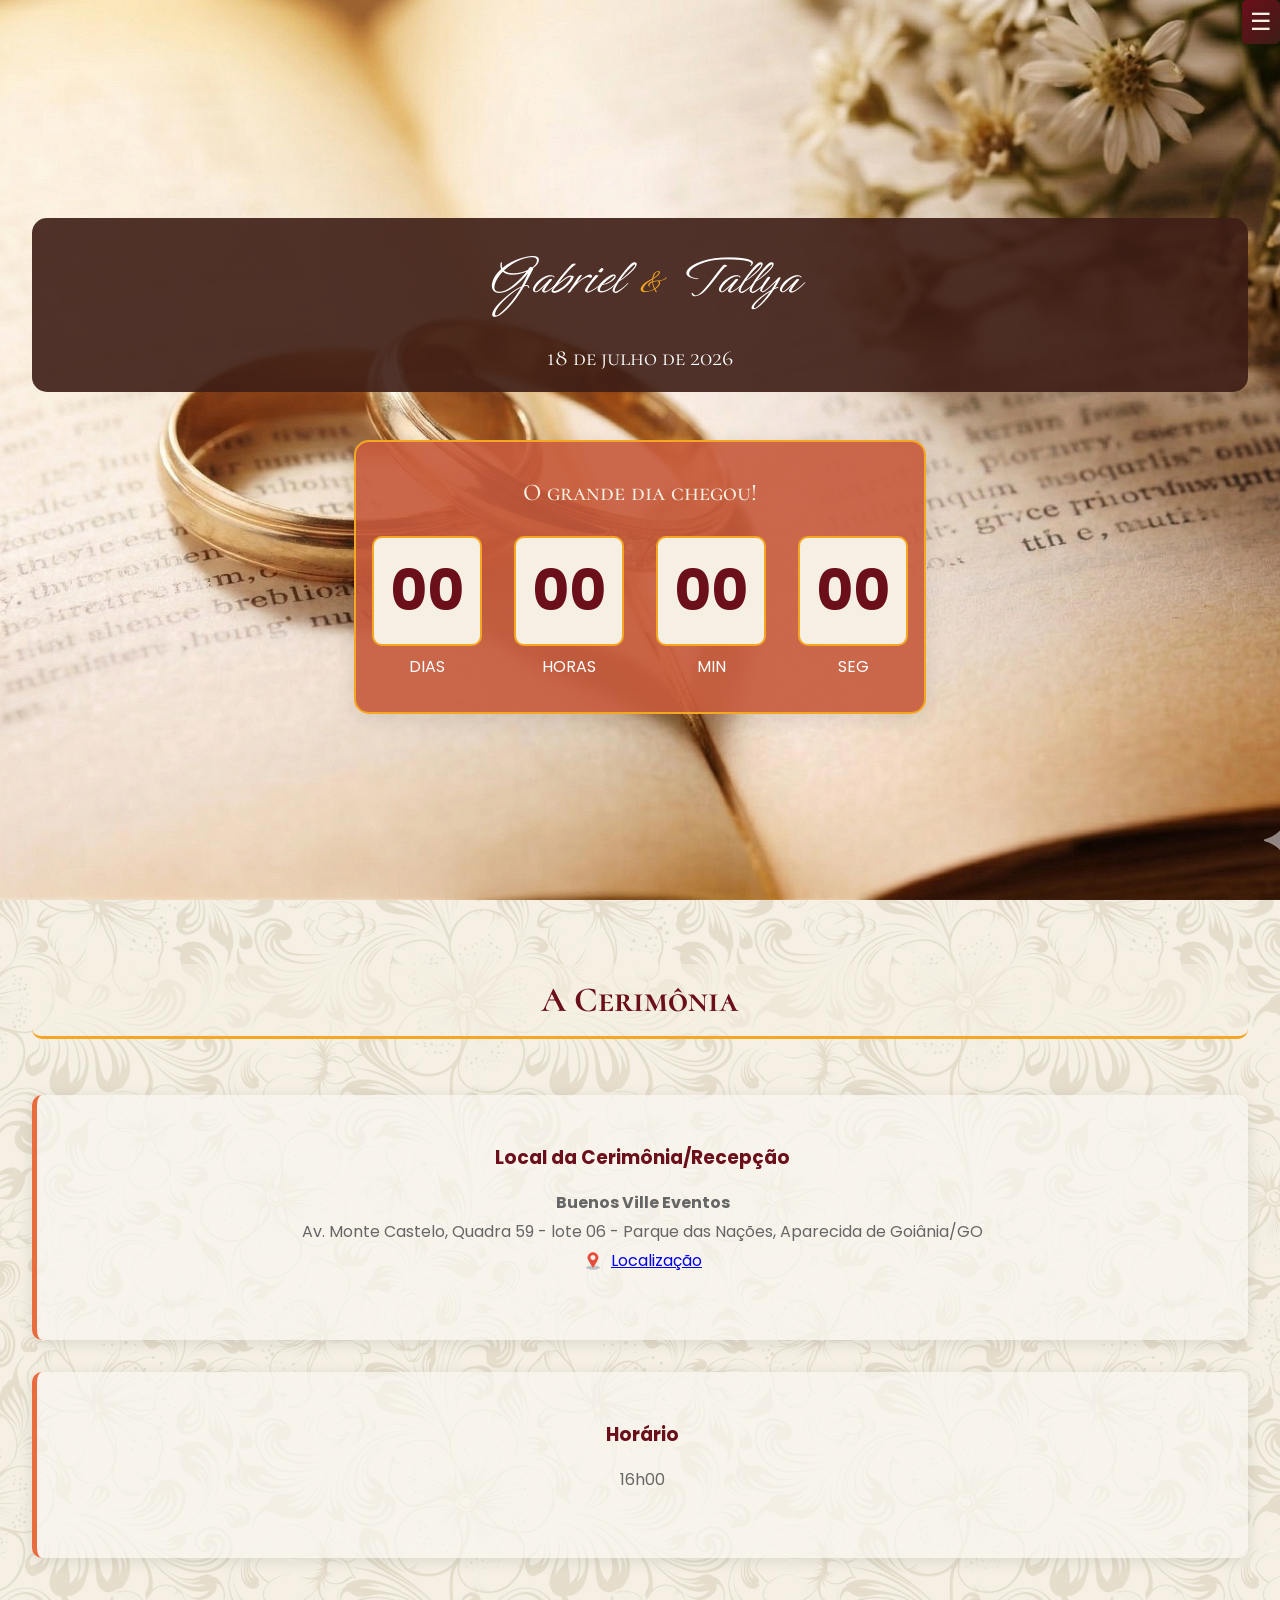
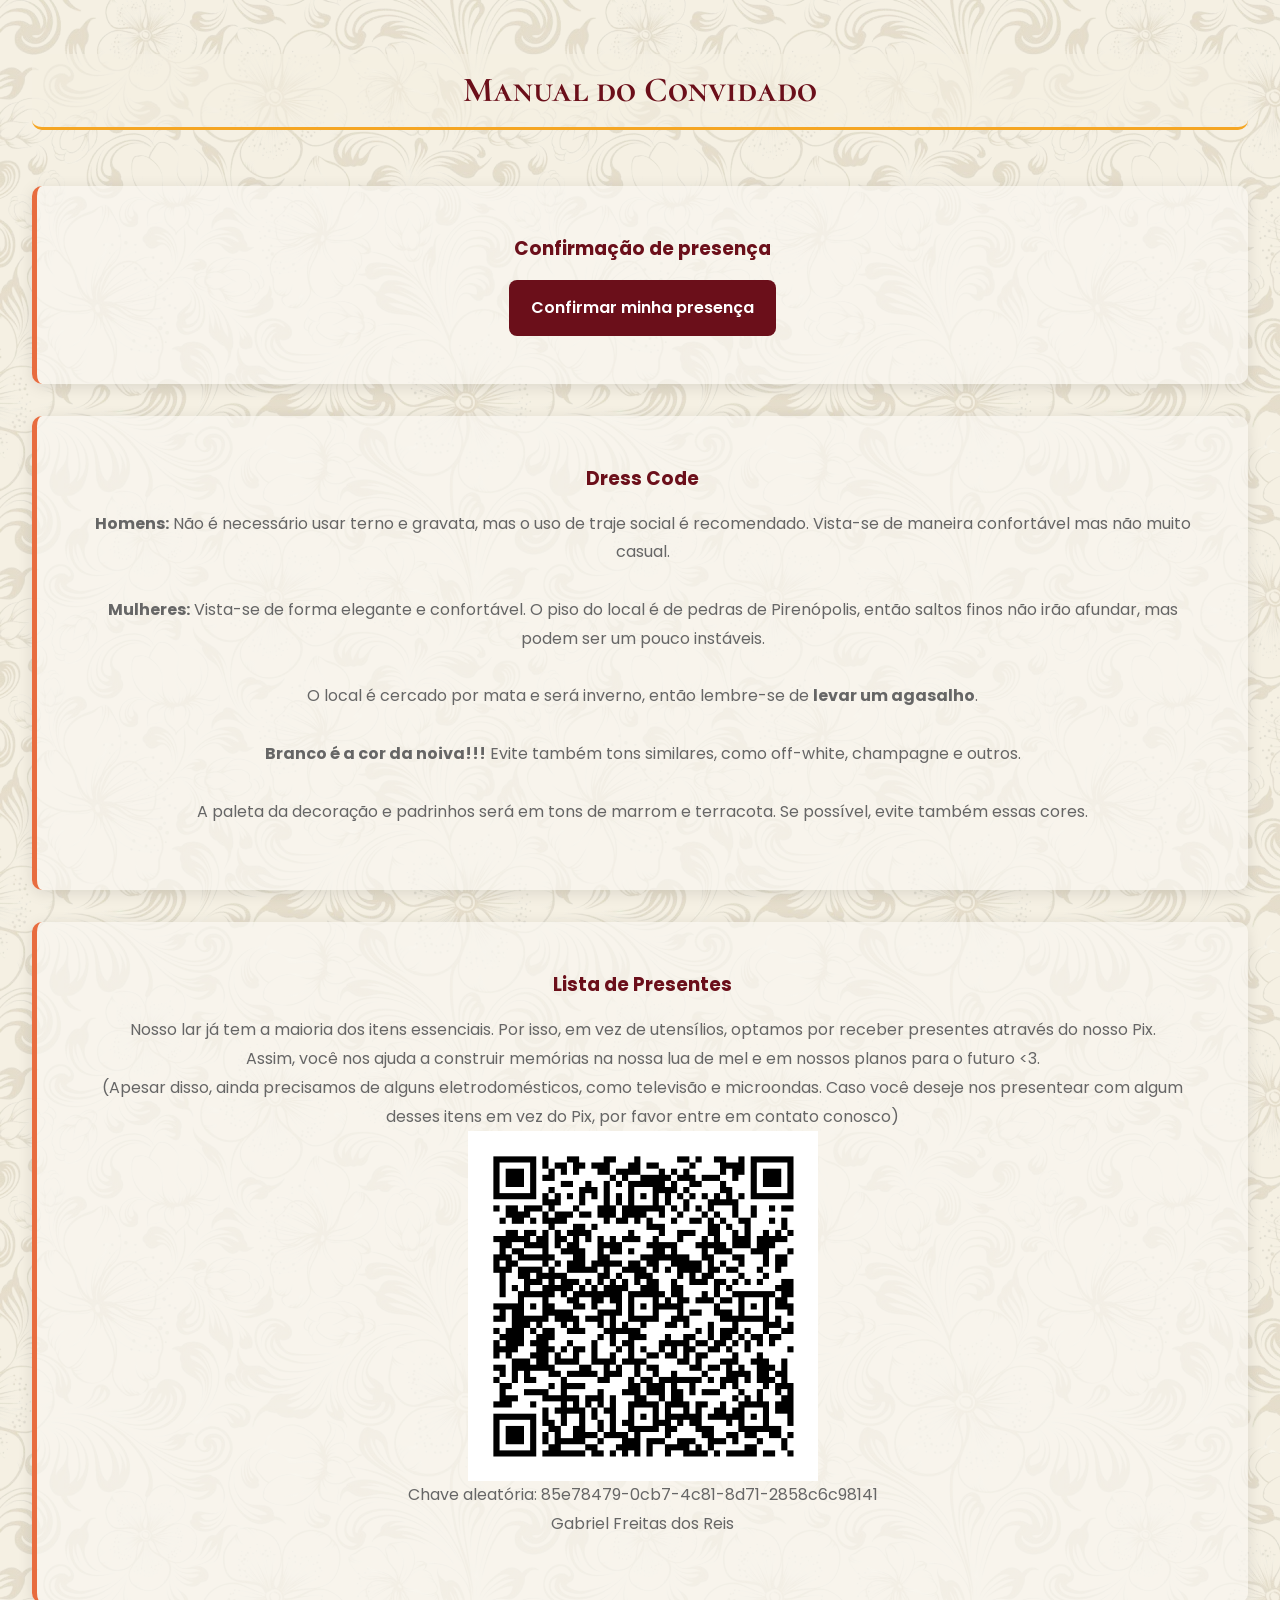
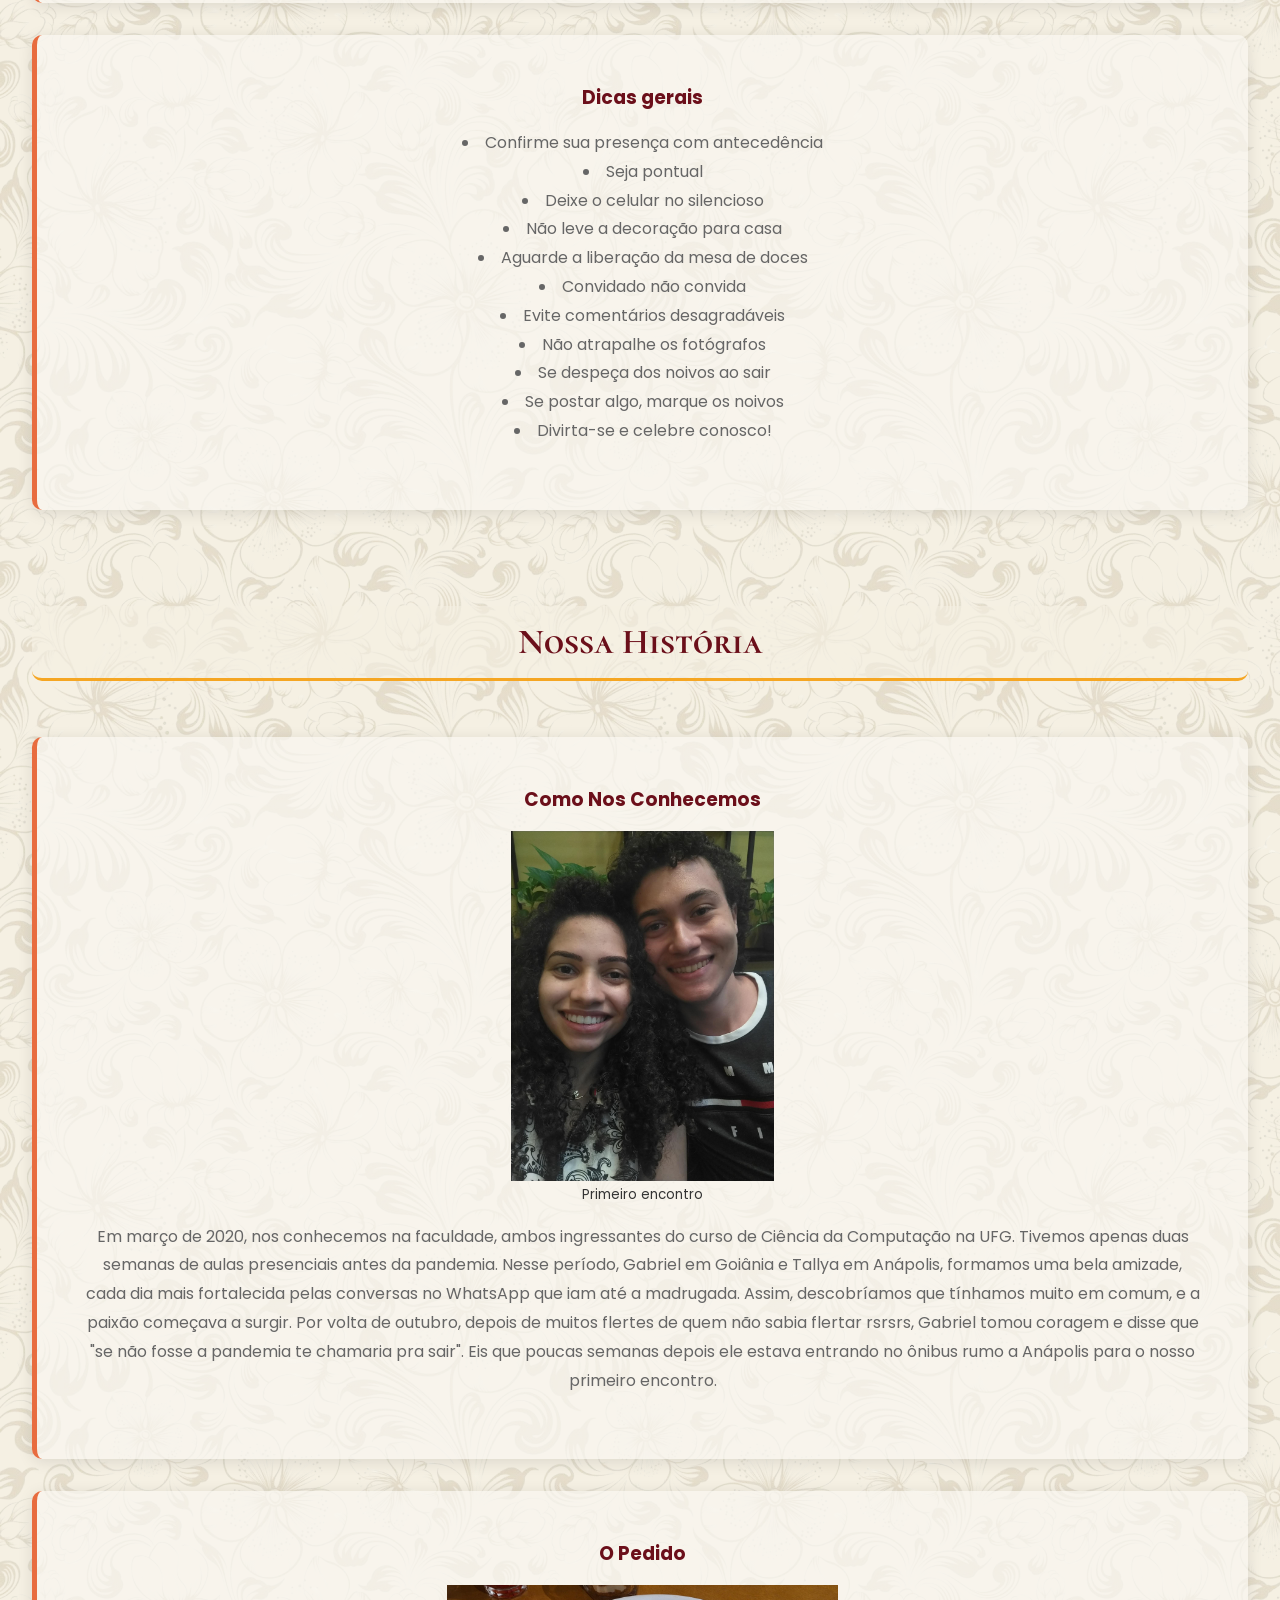
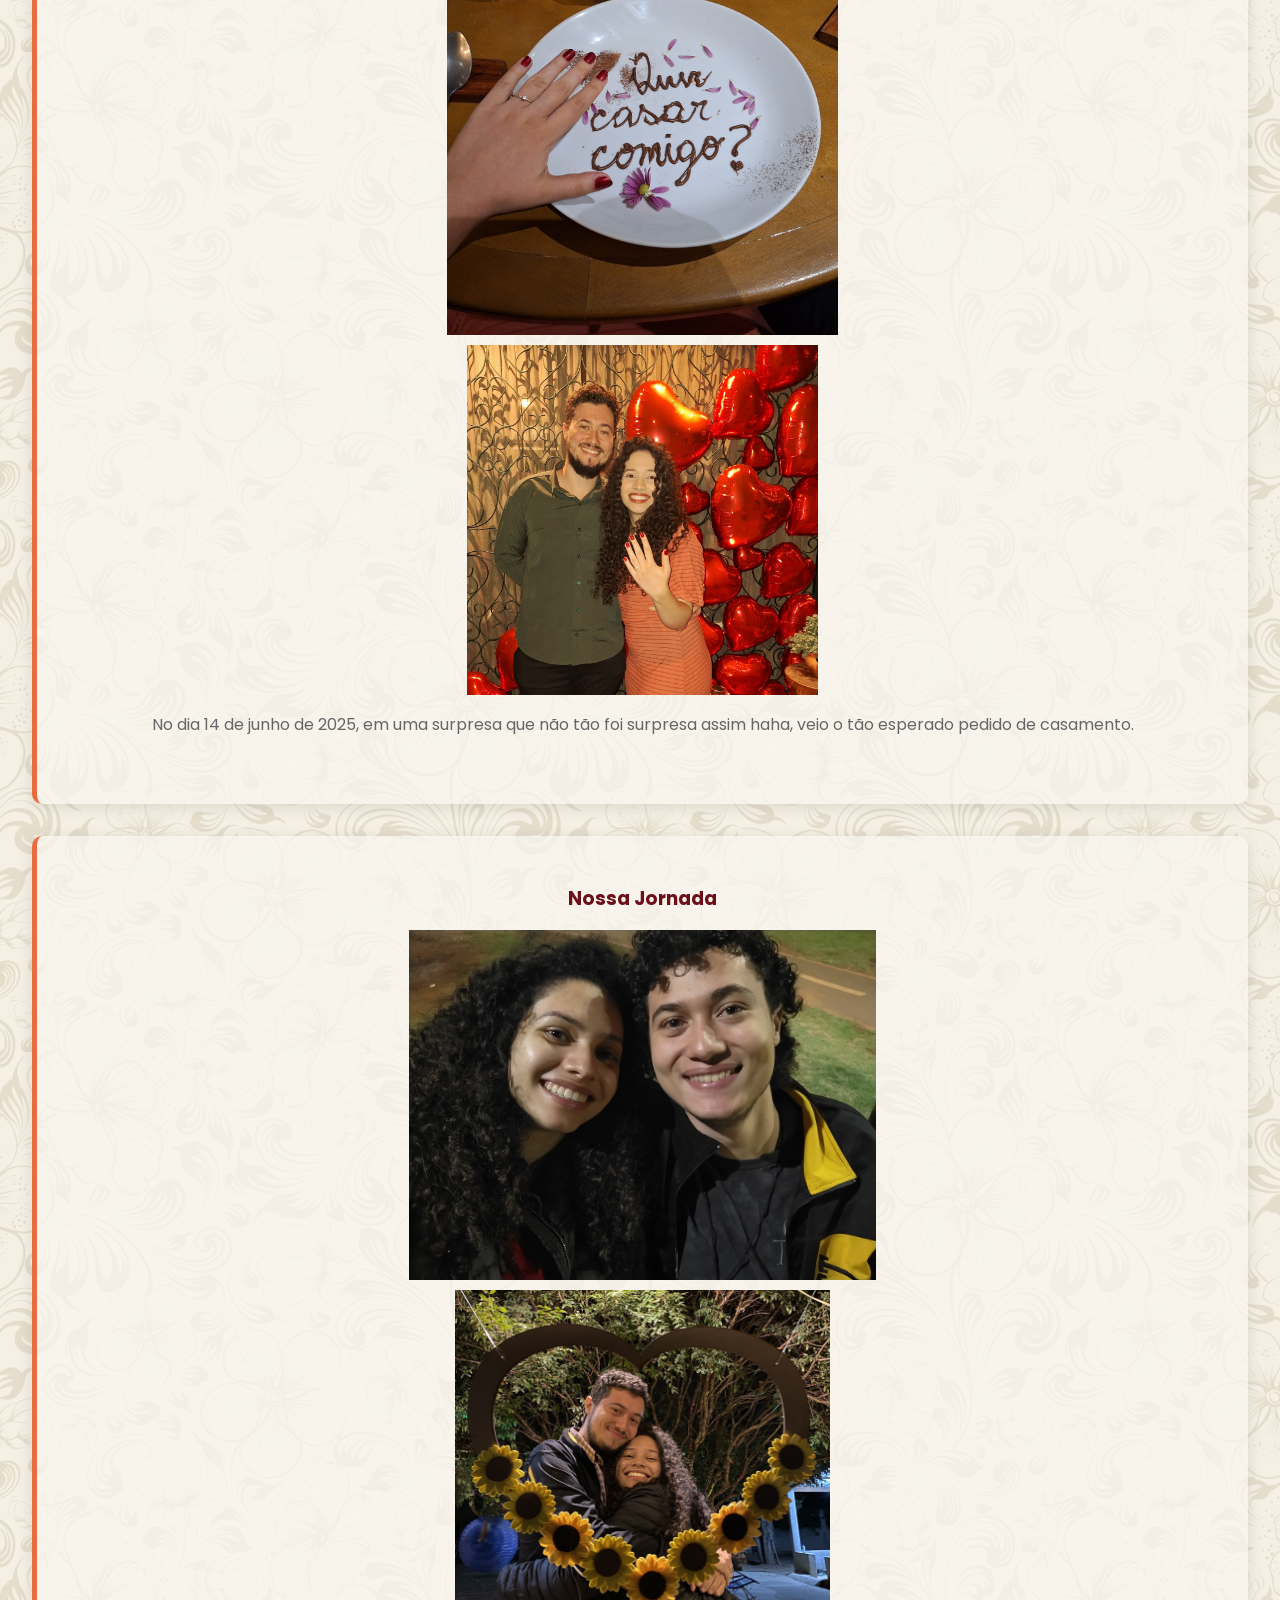
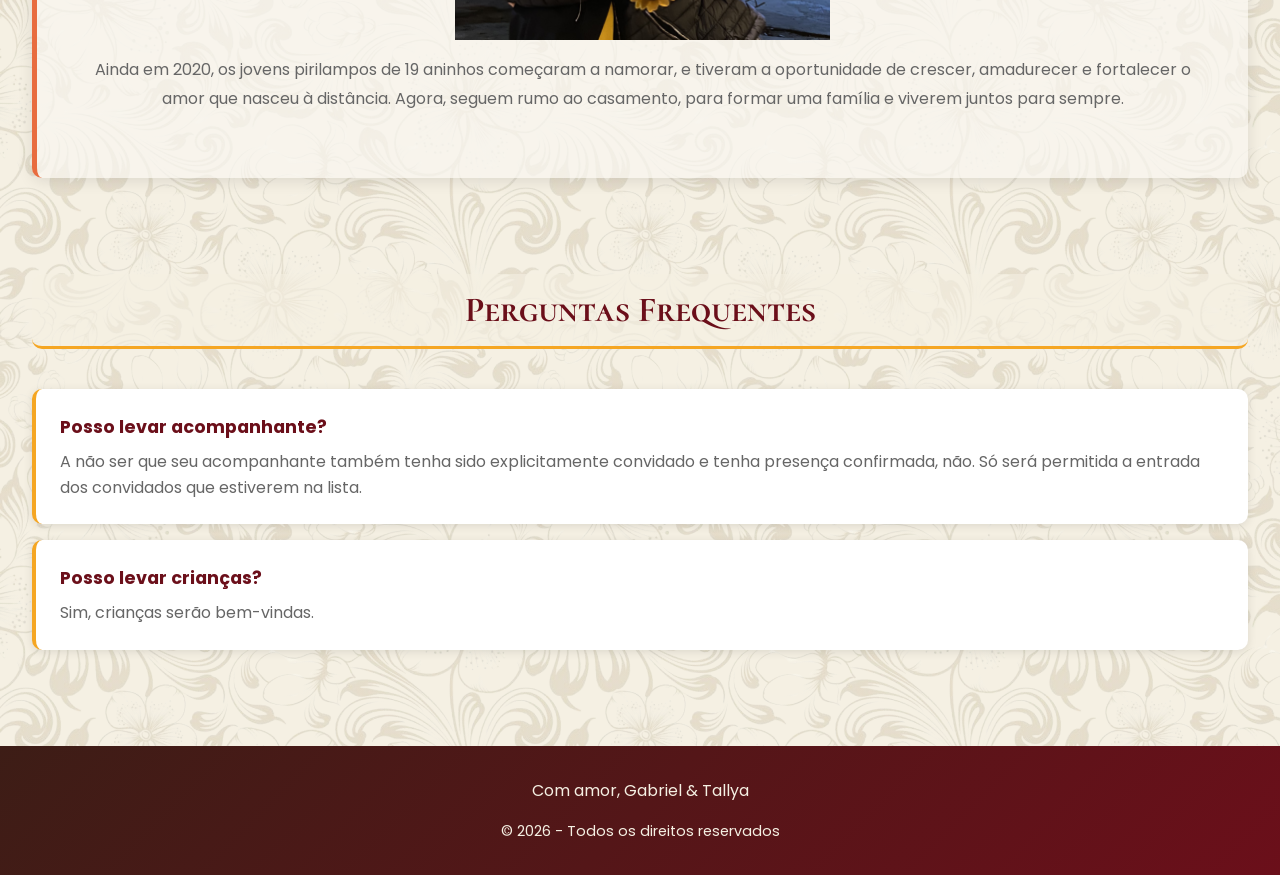
==== index.html @ 538fdcd1 "styling" ====
<!DOCTYPE html>
<html lang="pt-BR">
<head>
    <meta charset="UTF-8">
    <meta name="viewport" content="width=device-width, initial-scale=1.0">
    <title>Gabriel & Tallya</title>
    <link rel="stylesheet" href="css/main.css">
    <link rel="stylesheet" href="css/header.css">
    <link rel="stylesheet" href="css/home.css">
    <link rel="stylesheet" href="css/countdown.css">
    <link rel="stylesheet" href="css/faq.css">
    <link rel="stylesheet" href="css/responsive.css">
    <link href="https://fonts.googleapis.com/css2?family=Poppins:wght@300;400;600&display=swap" rel="stylesheet">
    <link href="https://fonts.googleapis.com/css2?family=Ephesis&display=swap" rel="stylesheet">
    <link href="https://fonts.googleapis.com/css2?family=Cormorant+SC:wght@300;400;500;600;700&display=swap" rel="stylesheet">
</head>
<body>
    <main>
        <nav>
            <button class="menu-toggle" onclick="toggleMenu()">☰</button>
            <div class="nav-links" id="navLinks">
                <a href="#home" onclick="closeMenu()">Home</a>
                <a href="#cerimonia" onclick="closeMenu()">A Cerimônia</a>
                <a href="#manual" onclick="closeMenu()">Manual do Convidado</a>
                <a href="#historia" onclick="closeMenu()">Nossa História</a>
                <a href="#faq" onclick="closeMenu()">FAQ</a>
            </div>
        </nav>
        <!-- HOME -->
        <section id="home">
            <div class="hero-content">
                <div class="names">
                    Gabriel
                    <span class="separator">&</span>
                    Tallya
                </div>
                <div class="date">18 de julho de 2026</div>
            </div>

            <div class="countdown-container">
                <div class="countdown-title">Contagem Regressiva</div>
                <div class="countdown">
                    <div class="countdown-item">
                        <div class="countdown-value" id="days">00</div>
                        <div class="countdown-label">Dias</div>
                    </div>
                    <div class="countdown-item">
                        <div class="countdown-value" id="hours">00</div>
                        <div class="countdown-label">Horas</div>
                    </div>
                    <div class="countdown-item">
                        <div class="countdown-value" id="minutes">00</div>
                        <div class="countdown-label">Min</div>
                    </div>
                    <div class="countdown-item">
                        <div class="countdown-value" id="seconds">00</div>
                        <div class="countdown-label">Seg</div>
                    </div>
                </div>
            </div>
        </section>

        <!-- A CERIMÔNIA -->
        <section id="cerimonia">
            <h2>A Cerimônia</h2>
            <div class="content-placeholder">
                <h3 style="color: var(--bordo); margin-bottom: 1rem;">Local da Cerimônia/Recepção</h3>
                <div class="text-placeholder">
                    <b>Buenos Ville Eventos</b>
                    <p>Av. Monte Castelo, Quadra 59 - lote 06 - Parque das Nações, Aparecida de Goiânia/GO</p>
                    <div class="flex align-center justify-center">
                        <img src="./assets/loc.png" id="loc-icon" />
                        <a href="https://maps.app.goo.gl/qJpZYUXL3vyq29j8A">Localização</a>
                    </div>
                </div>
            </div>

            <div class="content-placeholder">
                <h3 style="color: var(--bordo); margin-bottom: 1rem;">Horário</h3>
                <div class="text-placeholder">
                    <p>16h00</p>
                    <!-- <small>Seremos pontuais, não se atrase!</small> -->
                </div>
            </div>
        </section>

        <!-- MANUAL DO CONVIDADO -->
        <section id="manual">
            <h2>Manual do Convidado</h2>
            <div class="content-placeholder">
                <h3 style="color: var(--bordo); margin-bottom: 1rem;">Confirmação de presença</h3>
                <a class="button-primary" href="rsvp.html">Confirmar minha presença</a>
            </div>

            <div class="content-placeholder">
                <h3 style="color: var(--bordo); margin-bottom: 1rem;">Dress Code</h3>
                <div class="text-placeholder">
                    <p><b>Homens:</b> Não é necessário usar terno e gravata, mas o uso de traje social é recomendado. Vista-se de maneira confortável mas não muito casual.</p>
                </br>
                    <p><b>Mulheres:</b> Vista-se de forma elegante e confortável. O piso do local é de pedras de Pirenópolis, então saltos finos não irão afundar, mas podem ser um pouco instáveis.</p>
                </br>
                    <p>O local é cercado por mata e será inverno, então lembre-se de <b>levar um agasalho</b>.</p>
                </br>
                    <p><b>Branco é a cor da noiva!!!</b> Evite também tons similares, como off-white, champagne e outros.</p>
                </br>
                    <p>A paleta da decoração e padrinhos será em tons de marrom e terracota. Se possível, evite também essas cores.</p>
                </div>
            </div>

            <div class="content-placeholder">
                <h3 style="color: var(--bordo); margin-bottom: 1rem;">Lista de Presentes</h3>
                <div class="text-placeholder">
                    <p>Nosso lar já tem a maioria dos itens essenciais. Por isso, em vez de utensílios, optamos por receber presentes através do nosso Pix. </br> Assim, você nos ajuda a construir memórias na nossa lua de mel e em nossos planos para o futuro <3.
                    </br>
                    (Apesar disso, ainda precisamos de alguns eletrodomésticos, como televisão e microondas. Caso você deseje nos presentear com algum desses itens em vez do Pix, por favor entre em contato conosco)
                    </p>
                    <div class="image-placeholder">
                        <img src="assets/qrcode-pix.png" />
                    </div>
                    <p>Chave aleatória: 85e78479-0cb7-4c81-8d71-2858c6c98141</p>
                    <p>Gabriel Freitas dos Reis</p>
                </div>
            </div>

            <div class="content-placeholder">
                <h3 style="color: var(--bordo); margin-bottom: 1rem;">Dicas gerais</h3>
                <div class="text-placeholder">
                    <ul>
                        <li>Confirme sua presença com antecedência</li>
                        <li>Seja pontual</li>
                        <li>Deixe o celular no silencioso</li>
                        <li>Não leve a decoração para casa</li>
                        <li>Aguarde a liberação da mesa de doces</li>
                        <li>Convidado não convida</li>
                        <li>Evite comentários desagradáveis</li>
                        <li>Não atrapalhe os fotógrafos</li>
                        <li>Se despeça dos noivos ao sair</li>
                        <li>Se postar algo, marque os noivos</li>
                        <li>Divirta-se e celebre conosco!</li>
                    </ul>
                </div>
            </div>
        </section>

        <!-- NOSSA HISTÓRIA -->
        <section id="historia">
            <h2>Nossa História</h2>

            <div class="content-placeholder">
                <h3 style="color: var(--bordo); margin-bottom: 1rem;">Como Nos Conhecemos</h3>
                <div class="image-placeholder">
                    <img src="assets/first date.jpg" />
                </div>
                <small>Primeiro encontro</small>
                <div class="text-placeholder">
                    <p>
                        Em março de 2020, nos conhecemos na faculdade, ambos ingressantes do curso de Ciência da Computação
                        na UFG. Tivemos apenas duas semanas de aulas presenciais antes da pandemia. Nesse período, Gabriel em
                        Goiânia e Tallya em Anápolis, formamos uma bela amizade, cada dia mais fortalecida pelas conversas no
                        WhatsApp que iam até a madrugada. Assim, descobríamos que tínhamos muito em comum, e a paixão começava
                        a surgir. Por volta de outubro, depois de muitos flertes de quem não sabia flertar rsrsrs, Gabriel tomou
                        coragem e disse que "se não fosse a pandemia te chamaria pra sair". Eis que poucas semanas depois ele
                        estava entrando no ônibus rumo a Anápolis para o nosso primeiro encontro.
                    </p>
                </div>
            </div>

            <div class="content-placeholder">
                <h3 style="color: var(--bordo); margin-bottom: 1rem;">O Pedido</h3>
                <div>
                    <div class="image-placeholder mb10">
                        <img src="assets/proposal1.jpg" />
                    </div>
                    <div class="image-placeholder">
                        <img src="assets/proposal2.jpg" />
                    </div>
                </div>
                <div class="text-placeholder">
                    <p>
                        No dia 14 de junho de 2025, em uma surpresa que não tão foi surpresa assim haha, veio o tão esperado pedido
                        de casamento. 
                    </p>
                </div>
            </div>

            <div class="content-placeholder">
                <h3 style="color: var(--bordo); margin-bottom: 1rem;">Nossa Jornada</h3>
                <div>
                    <div class="image-placeholder mb10">
                        <img src="assets/third date.jpg" />
                    </div>
                    <div class="image-placeholder">
                        <img src="assets/cute.jpg" />
                    </div>
                </div>
                <div class="text-placeholder">
                    <p>
                        Ainda em 2020, os jovens pirilampos de 19 aninhos começaram a namorar, e tiveram a oportunidade de crescer,
                        amadurecer e fortalecer o amor que nasceu à distância. Agora, seguem rumo ao casamento, para formar uma família
                        e viverem juntos para sempre.
                    </p>
                </div>
            </div>
        </section>

        <!-- FAQ -->
        <section id="faq">
            <h2>Perguntas Frequentes</h2>
            
            <div class="faq-item">
                <div class="faq-question">Posso levar acompanhante?</div>
                <div class="faq-answer">A não ser que seu acompanhante também tenha sido explicitamente convidado e tenha presença confirmada, não. Só será permitida a entrada dos convidados que estiverem na lista.</div>
            </div>

            <div class="faq-item">
                <div class="faq-question">Posso levar crianças?</div>
                <div class="faq-answer">Sim, crianças serão bem-vindas.</div>
            </div>

            <!-- <div class="faq-item">
                <div class="faq-question">Preciso confirmar presença?</div>
                <div class="faq-answer">[Inserir resposta e prazo para confirmação]</div>
            </div>

            <div class="faq-item">
                <div class="faq-question">Haverá transporte?</div>
                <div class="faq-answer">[Inserir resposta]</div>
            </div>

            <div class="faq-item">
                <div class="faq-question">Qual o horário de início e término?</div>
                <div class="faq-answer">[Inserir resposta]</div>
            </div>

            <div class="faq-item">
                <div class="faq-question">Posso tirar fotos durante a cerimônia?</div>
                <div class="faq-answer">[Inserir resposta]</div>
            </div> -->
        </section>
    </main>

    <footer>
        <p>Com amor, Gabriel & Tallya</p>
        <p style="margin-top: 1rem; font-size: 0.9rem;">&copy; 2026 - Todos os direitos reservados</p>
    </footer>

    <script src="js/navigation.js"></script>
    <script src="js/countdown.js"></script>
</body>
</html>
---- css/main.css ----
* {
    margin: 0;
    padding: 0;
    box-sizing: border-box;
}

:root {
    --verde-militar: #5a5a3c;
    --bordo: rgb(107, 15, 26);
    --mostarda: #f5a623;
    --telha: #e86c3f;
    --terracota: rgb(199, 90, 60);
    --marrom-escuro: rgb(61, 29, 22);
    --laranja-queimado: #d97d2c;
    --dourado: #c9a547;
    --verde-escuro: #1f4620;
    --verde-escuro-2: #00361a;
    --bege: #d4b896;
    --bege-claro: #f5f0e3;
}

body {
    font-family: 'Poppins', sans-serif;
    color: #333;
    line-height: 1.6;
    background-color: var(--bege-claro);
    background-image: linear-gradient(rgba(245, 240, 227, 0.6), rgba(245, 240, 227, 0.6)), url('../assets/floral.png');
    background-repeat: repeat;
}

section {
    padding: 3rem 1.5rem 1.5rem;
    margin: 0 auto;
}

h1,
h2 {
    color: var(--bordo);
    margin-bottom: 1.5rem;
    text-align: center;
    font-family: 'Cormorant SC', serif;
}

h1 {
    font-size: 2.5rem;
}

h2 {
    font-size: 2rem;
    border-bottom: 3px solid var(--mostarda);
    padding: 0.5rem 0;
    display: inline-block;
    width: 100%;
    background-color: rgba(245, 240, 227, 0.6);
    border-radius: 10px;
}

ul {
    list-style-position: inside;
}

.content-placeholder {
    background: rgba(249, 247, 241, 0.7);
    padding: 2rem;
    border-radius: 10px;
    box-shadow: 0 3px 15px rgba(0, 0, 0, 0.1);
    margin-top: 2rem;
    border-left: 5px solid var(--telha);
    text-align: center;
}

.image-placeholder {
    width: fit-content;
    max-width: 100%;
    max-height: 350px;
    border-radius: 10px;
    color: var(--verde-militar);
    font-style: italic;
    margin: 0 auto;
    text-align: center;
}

.image-placeholder img {
    height: inherit;
    max-width: 100%;
}

.text-placeholder {
    color: #666;
    line-height: 1.8;
    margin: 1rem 0;
}

footer {
    background: linear-gradient(135deg, var(--marrom-escuro), var(--bordo));
    color: var(--bege-claro);
    text-align: center;
    padding: 2rem 1rem;
    margin-top: 3rem;
}

.flex {
    display: flex;
}

.align-center {
    align-items: center;
}

.justify-center{
    justify-content: center;
}

#loc-icon {
    width: 20px;
    height: 20px;
    margin-right: 0.5rem;
}

.button-primary,
.button-secondary {
    display: inline-block;
    padding: 0.95rem 1.4rem;
    border-radius: 8px;
    border: none;
    font-weight: 600;
    text-decoration: none;
    transition: transform 0.2s ease, background-color 0.2s ease;
    cursor: pointer;
}

.button-primary {
    background-color: var(--bordo);
    color: #fff;
}

.button-primary:hover,
.button-secondary:hover {
    transform: translateY(-1px);
}

.button-secondary {
    background-color: var(--bege);
    color: var(--bordo);
}

.form-row {
    margin: 0 auto 1rem;
    max-width: 420px;
    text-align: left;
}

.form-row label {
    display: block;
    color: var(--bordo);
    margin-bottom: 0.6rem;
    font-weight: 600;
}

.form-row input {
    width: 100%;
    padding: 0.95rem 1rem;
    border-radius: 10px;
    border: 1px solid #ccc;
    font-size: 1rem;
}

.rsvp-result {
    margin-top: 1.5rem;
    text-align: center;
}

.rsvp-buttons {
    display: flex;
    flex-wrap: wrap;
    justify-content: center;
    gap: 1rem;
    margin-top: 1rem;
}

.rsvp-form-wrapper {
    display: flex;
    flex-direction: column;
    align-items: center;
    gap: 1rem;
}

.rsvp-form-wrapper .text-placeholder,
.rsvp-form-wrapper .rsvp-buttons {
    text-align: center;
}

.rsvp-form-wrapper .form-row {
    width: 100%;
    max-width: 520px;
}

.guest-card {
    background: #f9f2ea;
    border: 1px solid rgba(0, 0, 0, 0.08);
    padding: 1rem;
    text-align: left;
}

.guest-card .form-row {
    margin-bottom: 1rem;
}

.remove-guest-button {
    background-color: rgba(183, 46, 18, 0.1);
    color: #b71c1c;
}

.modal-overlay {
    position: fixed;
    inset: 0;
    background: rgba(0, 0, 0, 0.4);
    display: flex;
    align-items: center;
    justify-content: center;
    padding: 1rem;
    z-index: 9999;
}

.modal-content {
    background: #fff;
    border-radius: 16px;
    max-width: 420px;
    width: 100%;
    padding: 2rem;
    box-shadow: 0 10px 30px rgba(0, 0, 0, 0.2);
    text-align: center;
}

.modal-content p {
    color: var(--bordo);
    margin-bottom: 1.5rem;
    line-height: 1.6;
}

.hidden {
    display: none !important;
}

.mb10 {
    margin-bottom: 10px;
}
---- css/header.css ----
nav {
    display: flex;
    justify-content: end;
    align-items: center;
    margin: 0 auto;
    position: fixed;
    width: 100%;
    top: 0;
    z-index: 1000;
    transition: background-color 0.3s;
}

nav.menu-active {
    background: linear-gradient(135deg, var(--bordo), var(--marrom-escuro));
}

.logo {
    font-size: 1.5rem;
    font-weight: bold;
    color: var(--mostarda);
}

.menu-toggle {
    display: block;
    background: linear-gradient(135deg, var(--bordo), var(--marrom-escuro));
    border: none;
    color: var(--bege-claro);
    font-size: 1.5rem;
    cursor: pointer;
    right: 0;
    padding: 0.5rem;
    border-radius: 5px;
}

.nav-links {
    display: none;
    position: absolute;
    top: 100%;
    left: 0;
    width: 100%;
    background: var(--bordo);
    flex-direction: column;
    padding: 1rem 0;
}

.nav-links.active {
    display: flex;
}

.nav-links a {
    color: var(--bege-claro);
    text-decoration: none;
    padding: 0.8rem 1.5rem;
    transition: background 0.3s;
    border-left: 3px solid transparent;
}

.nav-links a:hover {
    background: var(--marrom-escuro);
    border-left-color: var(--mostarda);
}
---- css/home.css ----
#home {
    display: flex;
    flex-direction: column;
    justify-content: center;
    align-items: center;
    text-align: center;
    background-image: url('../assets/alianças.png');
    background-repeat: no-repeat;
    background-size: cover;
    min-height: 100vh;
}

.hero-content {
    margin-bottom: 3rem;
    background-color: rgba(61, 29, 22, 0.9);
    width: 100%;
    padding: 1rem 0;
    border-radius: 15px;
}

.names {
    font-family: 'Ephesis', cursive;
    font-size: 3rem;
    color: white;
    margin-bottom: 0.5rem;
    font-style: italic;
}

.separator {
    color: var(--mostarda);
    font-size: 2rem;
    margin: 0 0.5rem;
}

.date {
    font-size: 1.4rem;
    color: white;
    margin-top: 1rem;
    font-family: 'Cormorant SC', serif;
}
---- css/countdown.css ----
.countdown-container {
    background: rgba(199, 90, 60, 0.9);
    padding: 2rem 1rem;
    border-radius: 15px;
    box-shadow: 0 5px 20px rgba(0, 0, 0, 0.1);
    border: 2px solid var(--mostarda);
}

.countdown-title {
    color: var(--bege-claro);
    font-size: 1.5rem;
    margin-bottom: 1.5rem;
    font-family: 'Cormorant SC', serif;
    font-weight: 500;
}

.countdown {
    display: grid;
    grid-template-columns: repeat(4, 1fr);
    gap: 1rem;
}

.countdown-item {
    display: flex;
    flex-direction: column;
    align-items: center;
}

.countdown-value {
    font-size: 2.5rem;
    font-weight: bold;
    color: var(--bordo);
    background: var(--bege-claro);
    width: 70px;
    height: 70px;
    display: flex;
    align-items: center;
    justify-content: center;
    border-radius: 10px;
    border: 2px solid var(--mostarda);
}

.countdown-label {
    margin-top: 0.5rem;
    font-size: 0.9rem;
    color: white;
    text-transform: uppercase;
}
---- css/faq.css ----
.faq-item {
    background: white;
    padding: 1.5rem;
    margin: 1rem 0;
    border-radius: 10px;
    box-shadow: 0 2px 10px rgba(0, 0, 0, 0.1);
    border-left: 4px solid var(--mostarda);
}

.faq-question {
    color: var(--bordo);
    font-size: 1.1rem;
    font-weight: bold;
    margin-bottom: 0.5rem;
}

.faq-answer {
    color: #666;
}
---- css/responsive.css ----
@media (min-width: 768px) {
    /* .menu-toggle {
        display: none;
    }

    .nav-links {
        display: flex;
        position: static;
        flex-direction: row;
        width: auto;
        background: none;
        padding: 0;
    } */

    .nav-links a {
        padding: 0.5rem 1.5rem;
        border-left: none;
        border-bottom: 3px solid transparent;
    }

    .nav-links a:hover {
        background: none;
        border-bottom-color: var(--mostarda);
        border-left: none;
    }

    .names {
        font-size: 3.5rem;
    }

    h1 {
        font-size: 2.5rem;
    }

    h2 {
        font-size: 2.2rem;
    }

    .countdown-value {
        font-size: 3rem;
        width: 90px;
        height: 90px;
    }

    .countdown-label {
        font-size: 1rem;
    }

    .content-placeholder {
        padding: 3rem;
    }

    section {
        padding: 4rem 2rem 2rem;
    }

    .image-placeholder {
        height: 350px;
    }
}

@media (min-width: 1024px) {
    .countdown {
        gap: 2rem;
    }

    .countdown-value {
        width: 110px;
        height: 110px;
        font-size: 3.5rem;
    }
}
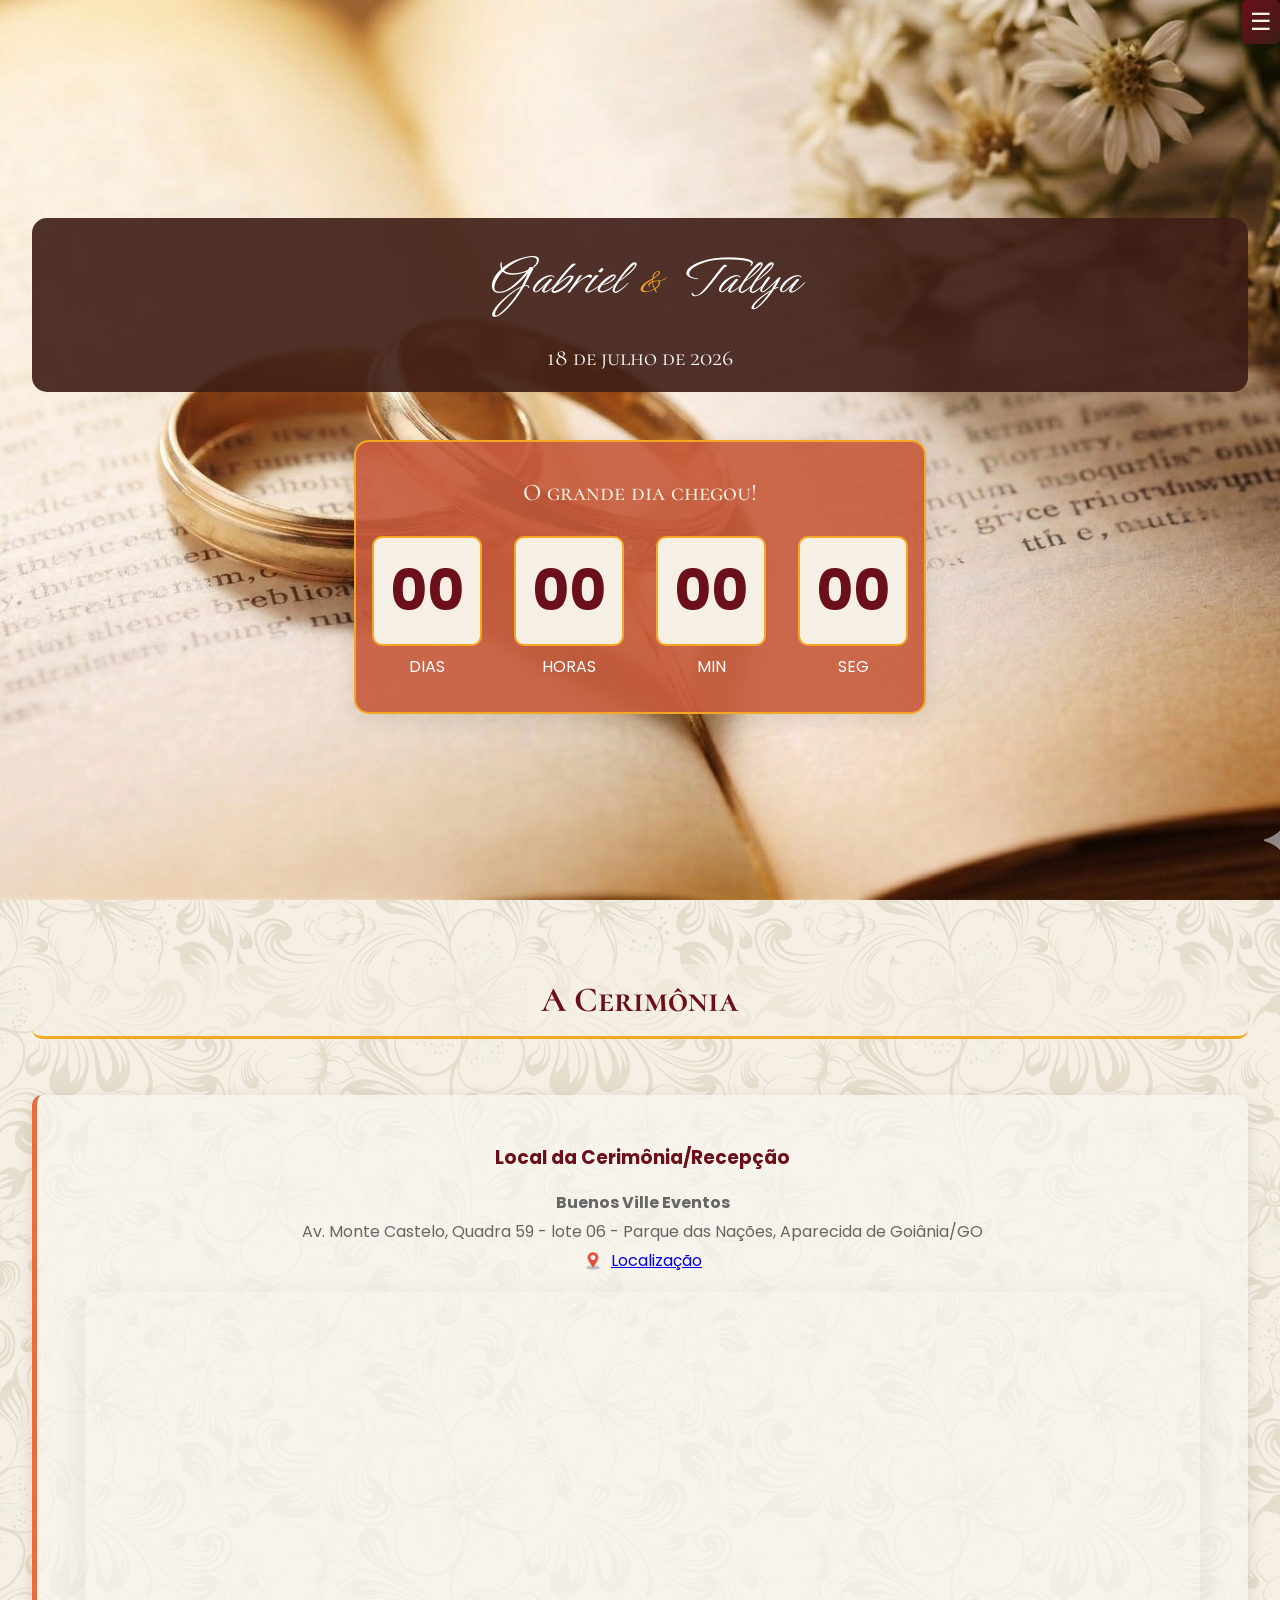
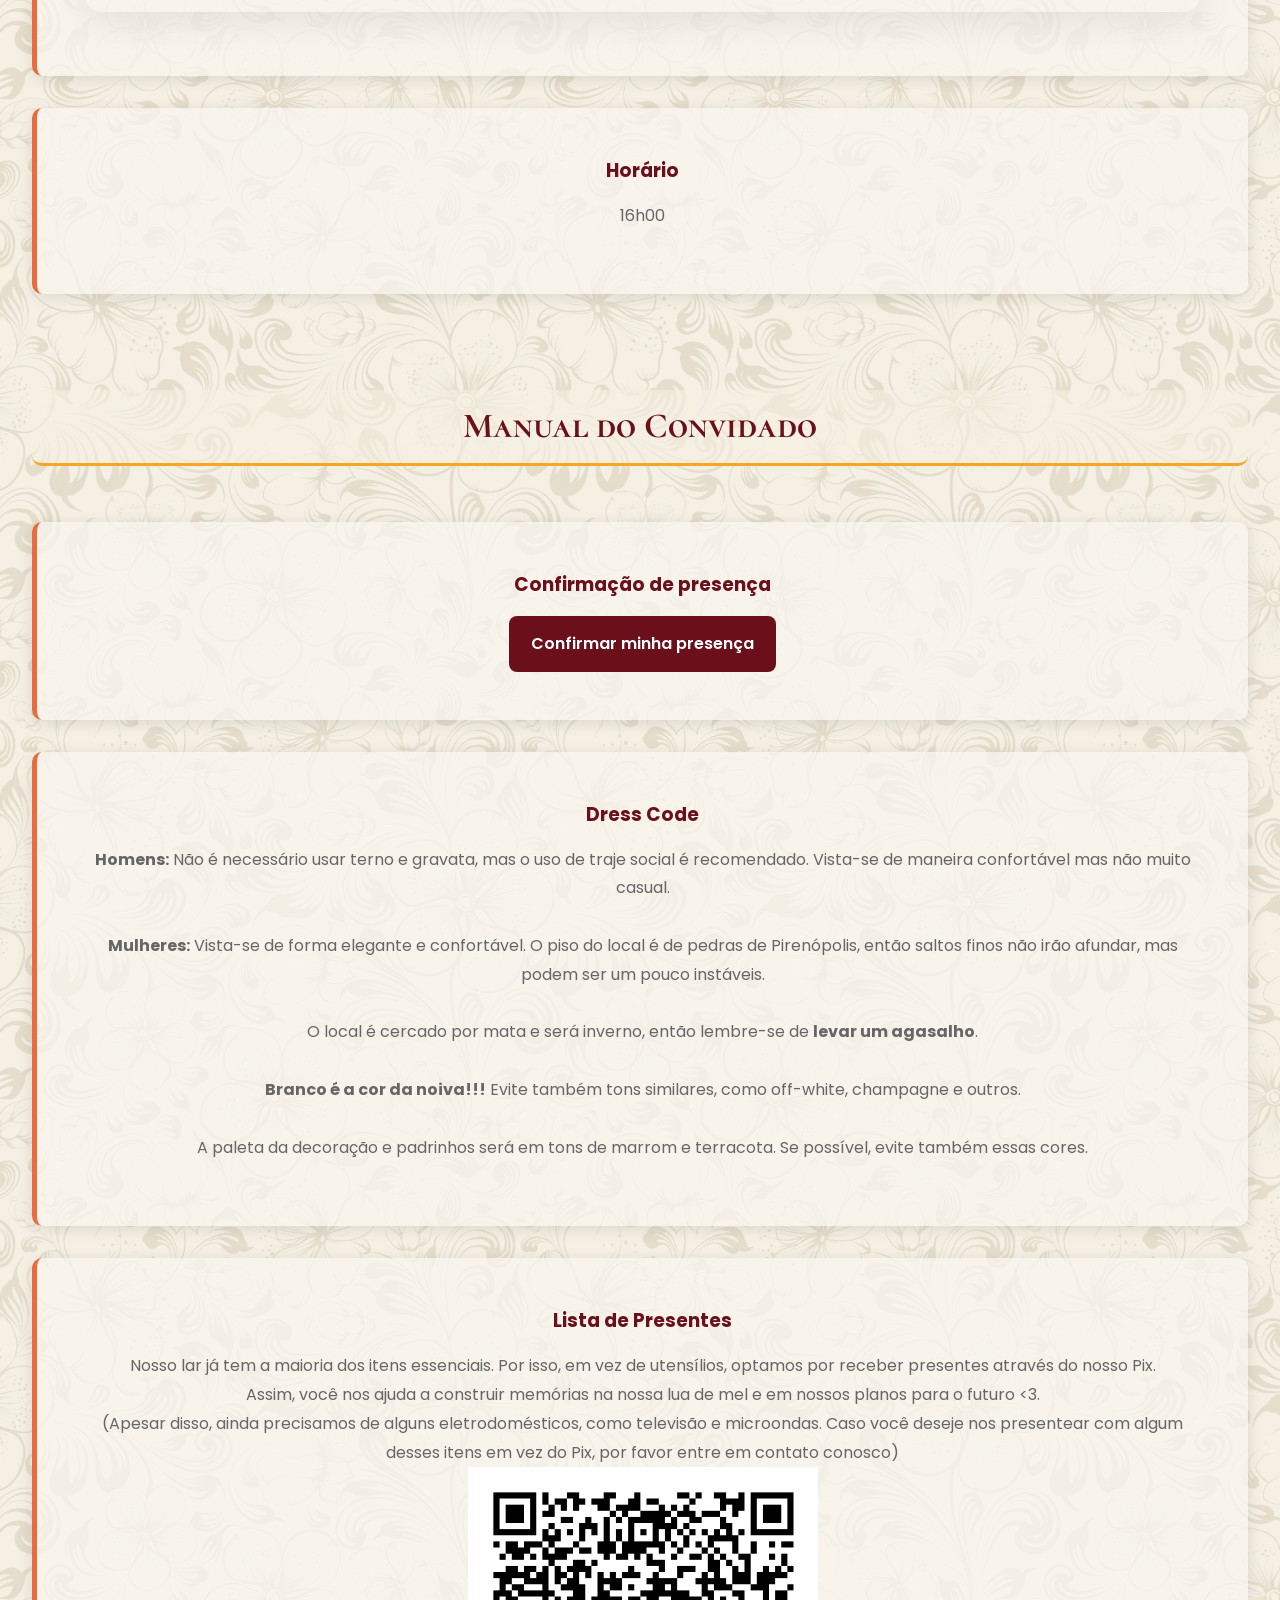
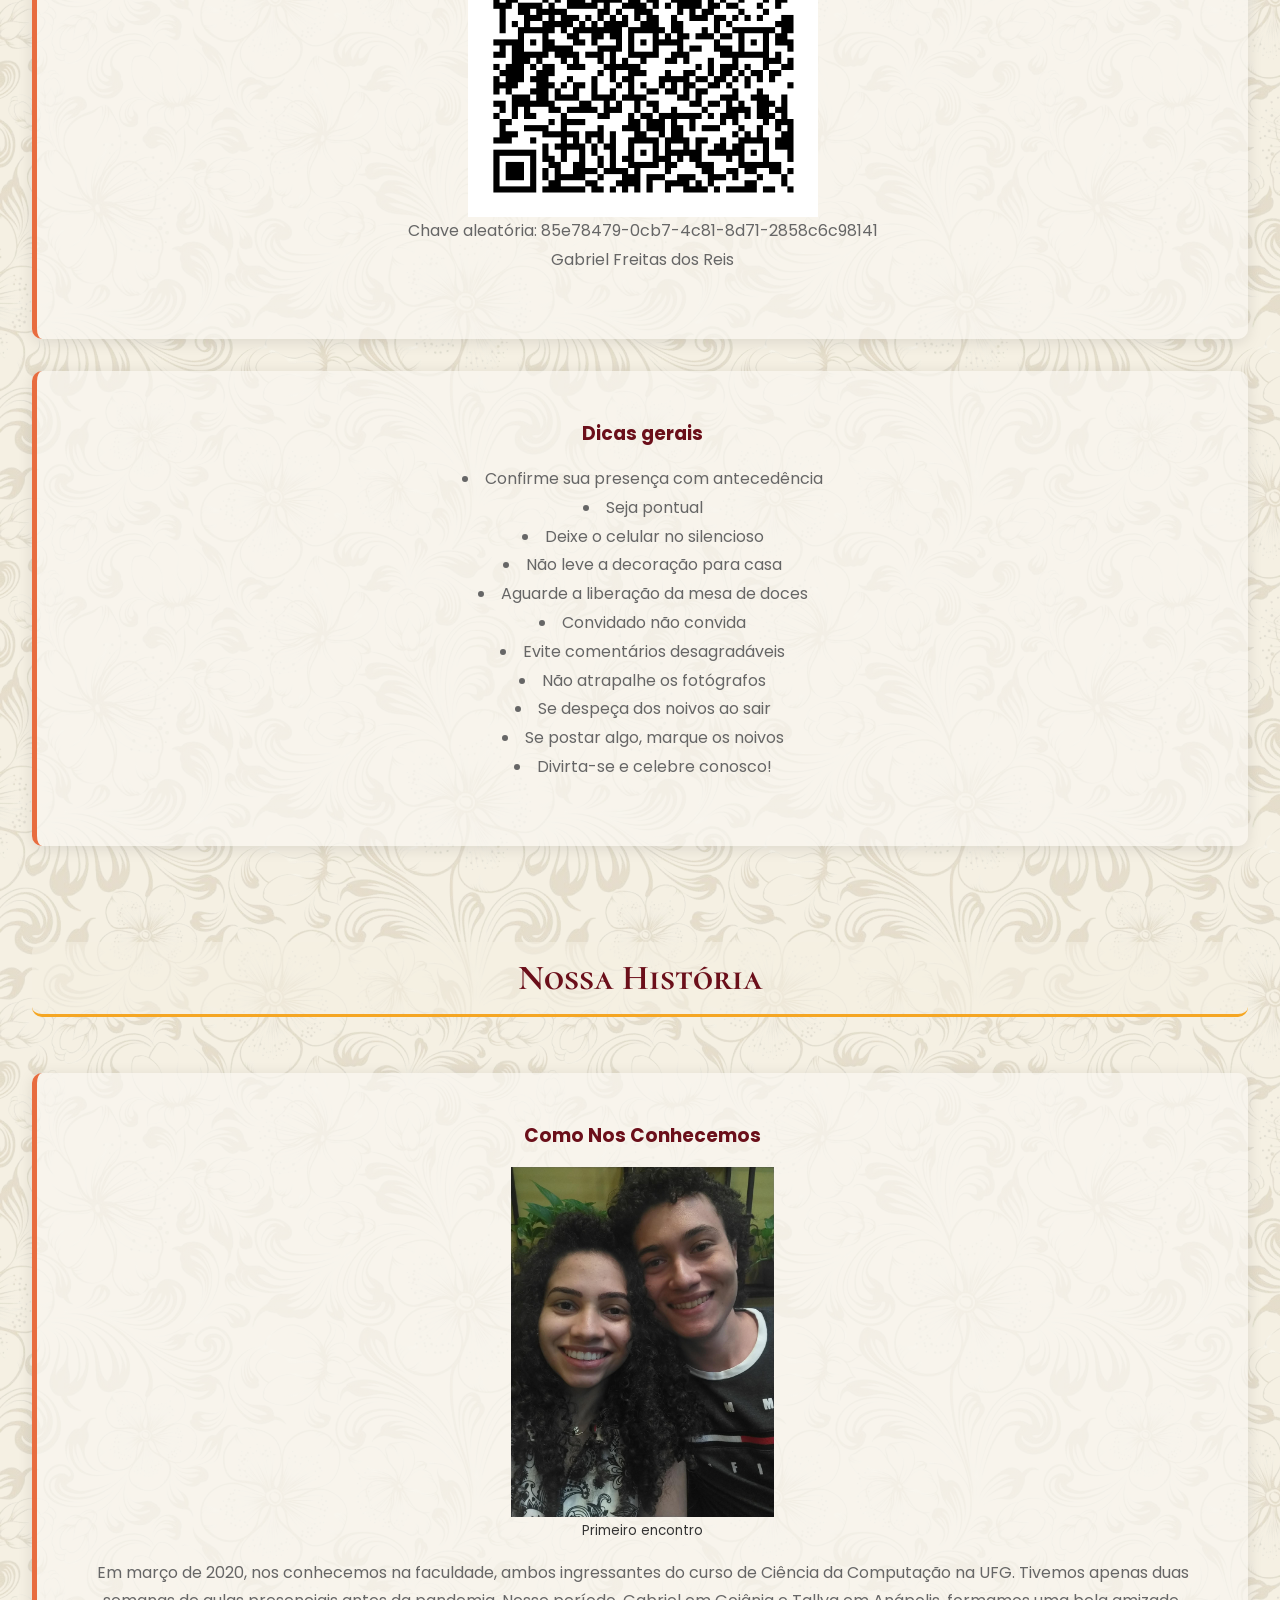
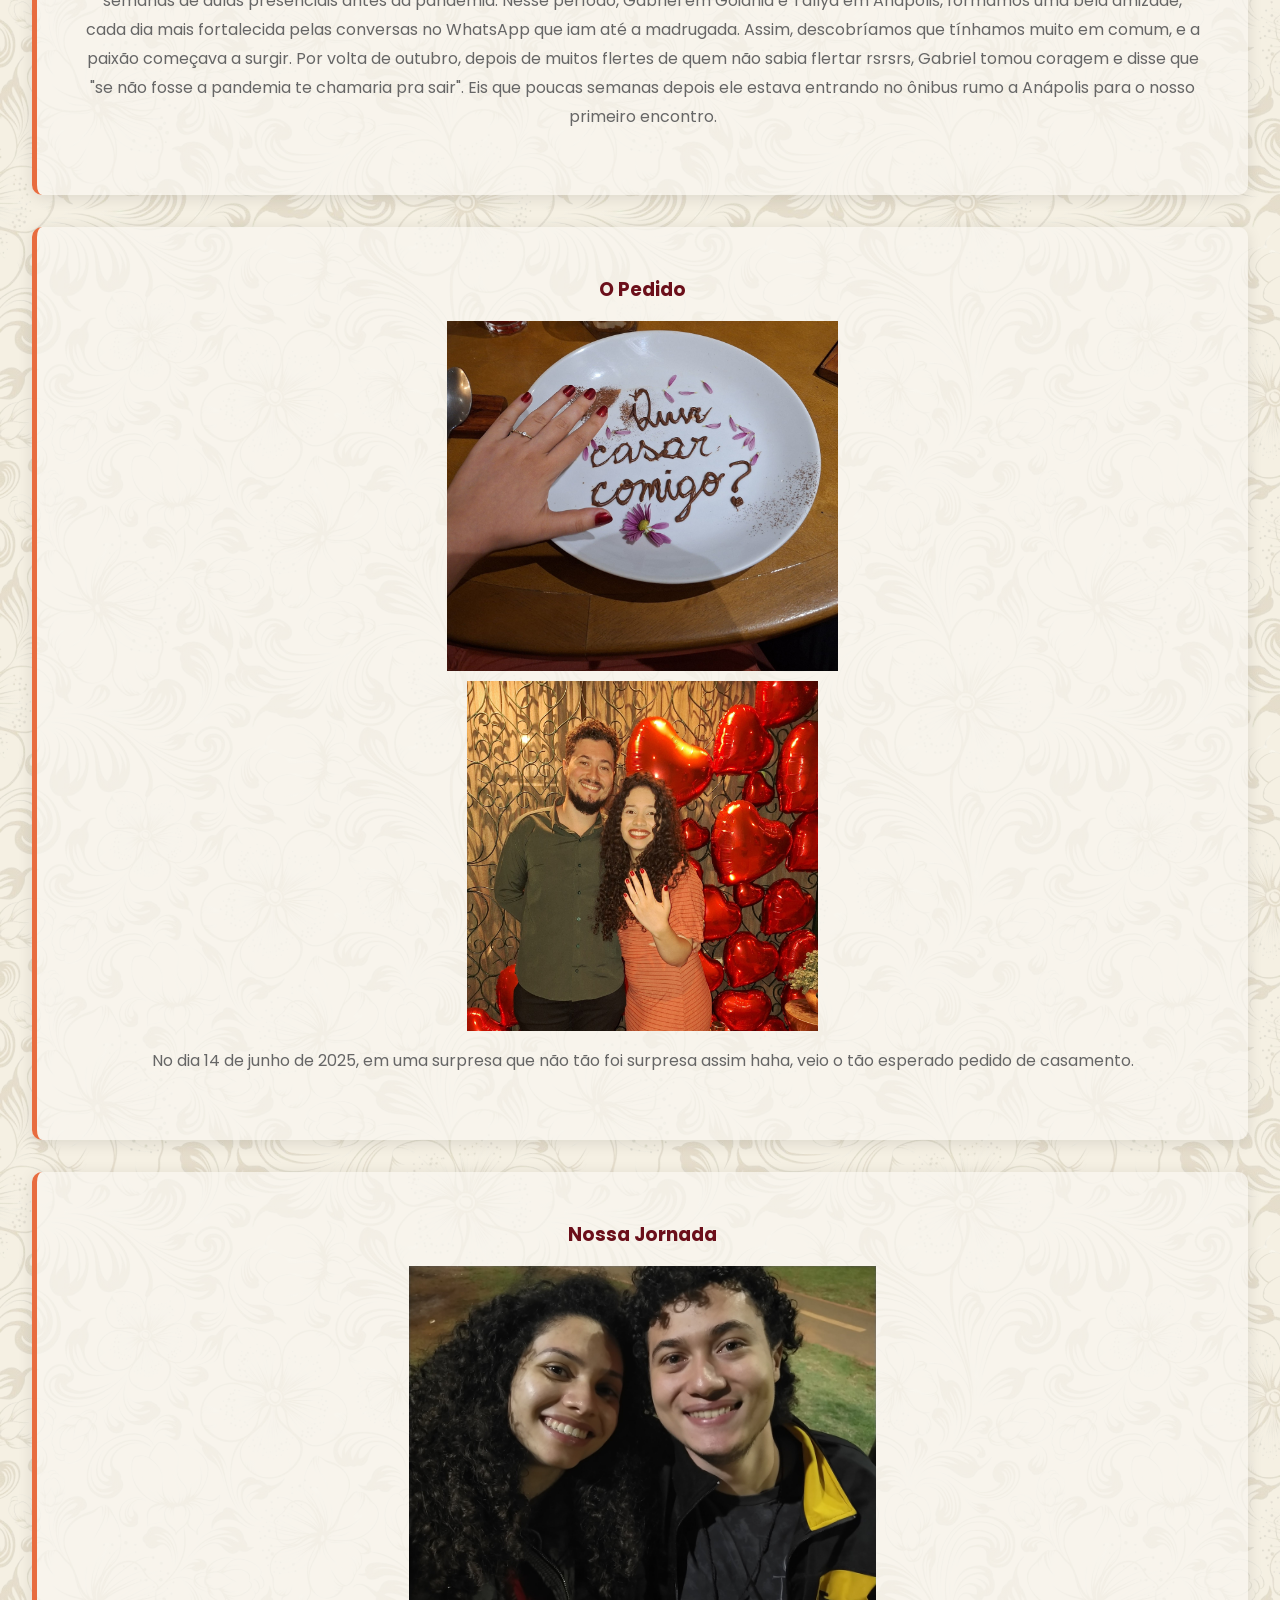
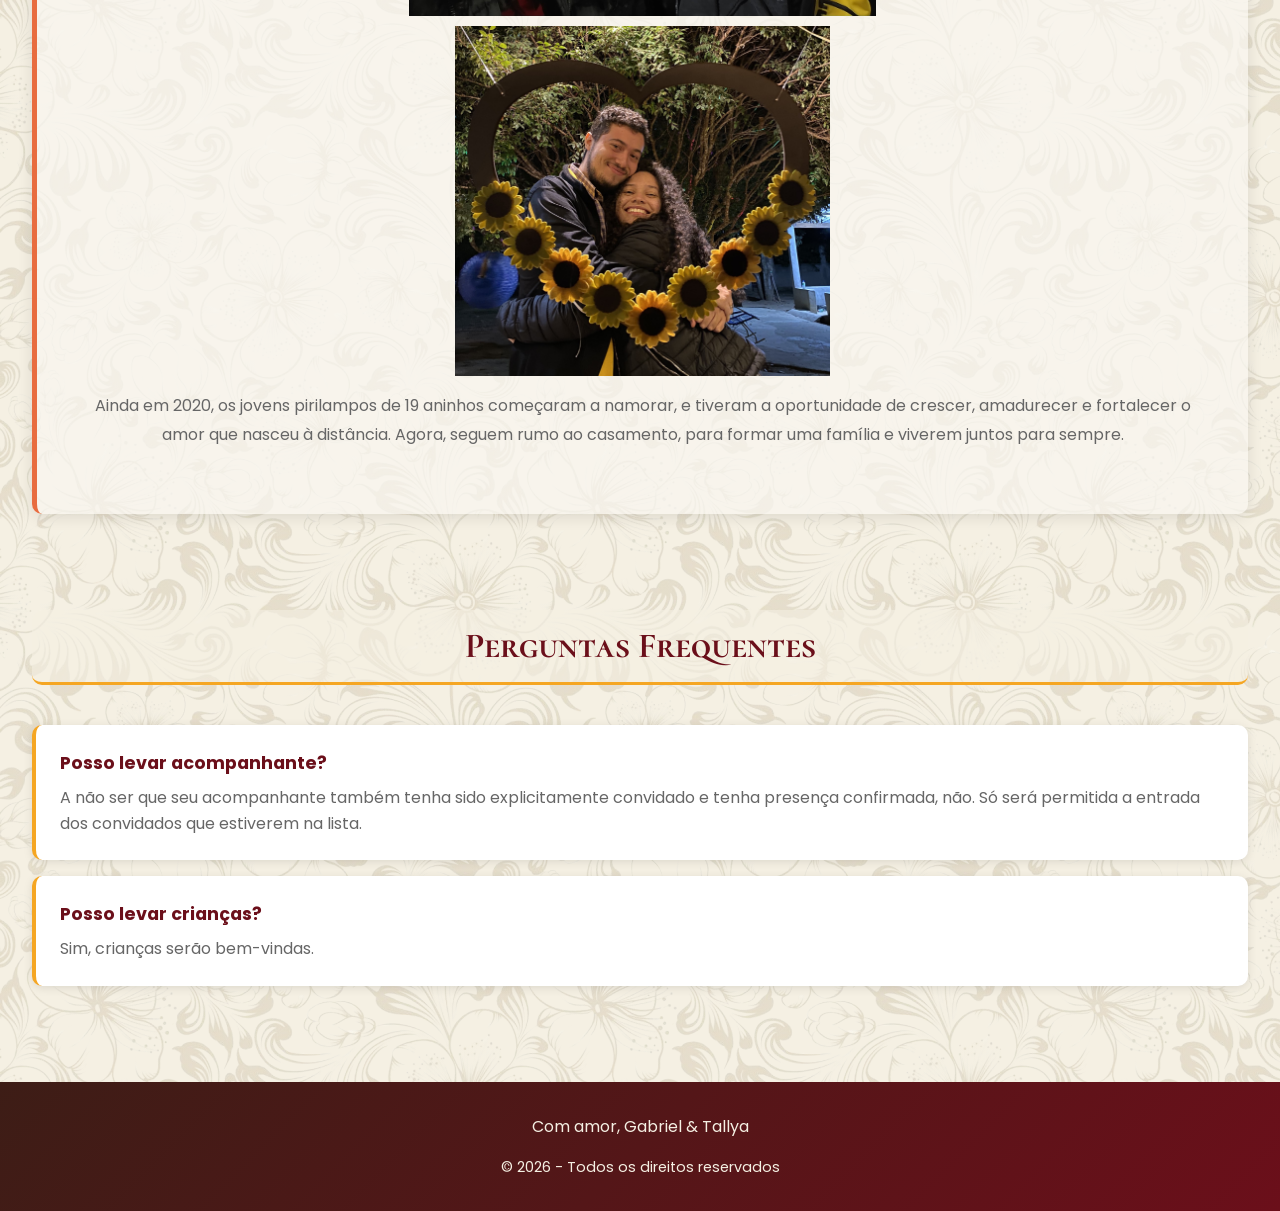
==== commit b5008a43: "embed maps" ====
--- a/index.html
+++ b/index.html
@@ -72,6 +72,17 @@
                         <img src="./assets/loc.png" id="loc-icon" />
                         <a href="https://maps.app.goo.gl/qJpZYUXL3vyq29j8A">Localização</a>
                     </div>
+                    <div class="map-embed">
+                        <iframe
+                            width="100%"
+                            height="320"
+                            style="border:0;"
+                            loading="lazy"
+                            allowfullscreen
+                            referrerpolicy="no-referrer-when-downgrade"
+                            src="https://www.google.com/maps/embed/v1/place?key=AIzaSyD6HHGq223op0jFFJV38cuGUhGNa53BLqs&q=Buenos+Ville+Eventos,Aparecida+de+Goi%C3%A2nia,GO&zoom=16">
+                        </iframe>
+                    </div>
                 </div>
             </div>
 
--- a/css/main.css
+++ b/css/main.css
@@ -117,6 +117,20 @@
     margin-right: 0.5rem;
 }
 
+.map-embed {
+    margin-top: 1rem;
+    border-radius: 16px;
+    overflow: hidden;
+    box-shadow: 0 10px 35px rgba(0, 0, 0, 0.08);
+}
+
+.map-embed iframe {
+    display: block;
+    min-height: 260px;
+    width: 100%;
+    border: 0;
+}
+
 .button-primary,
 .button-secondary {
     display: inline-block;
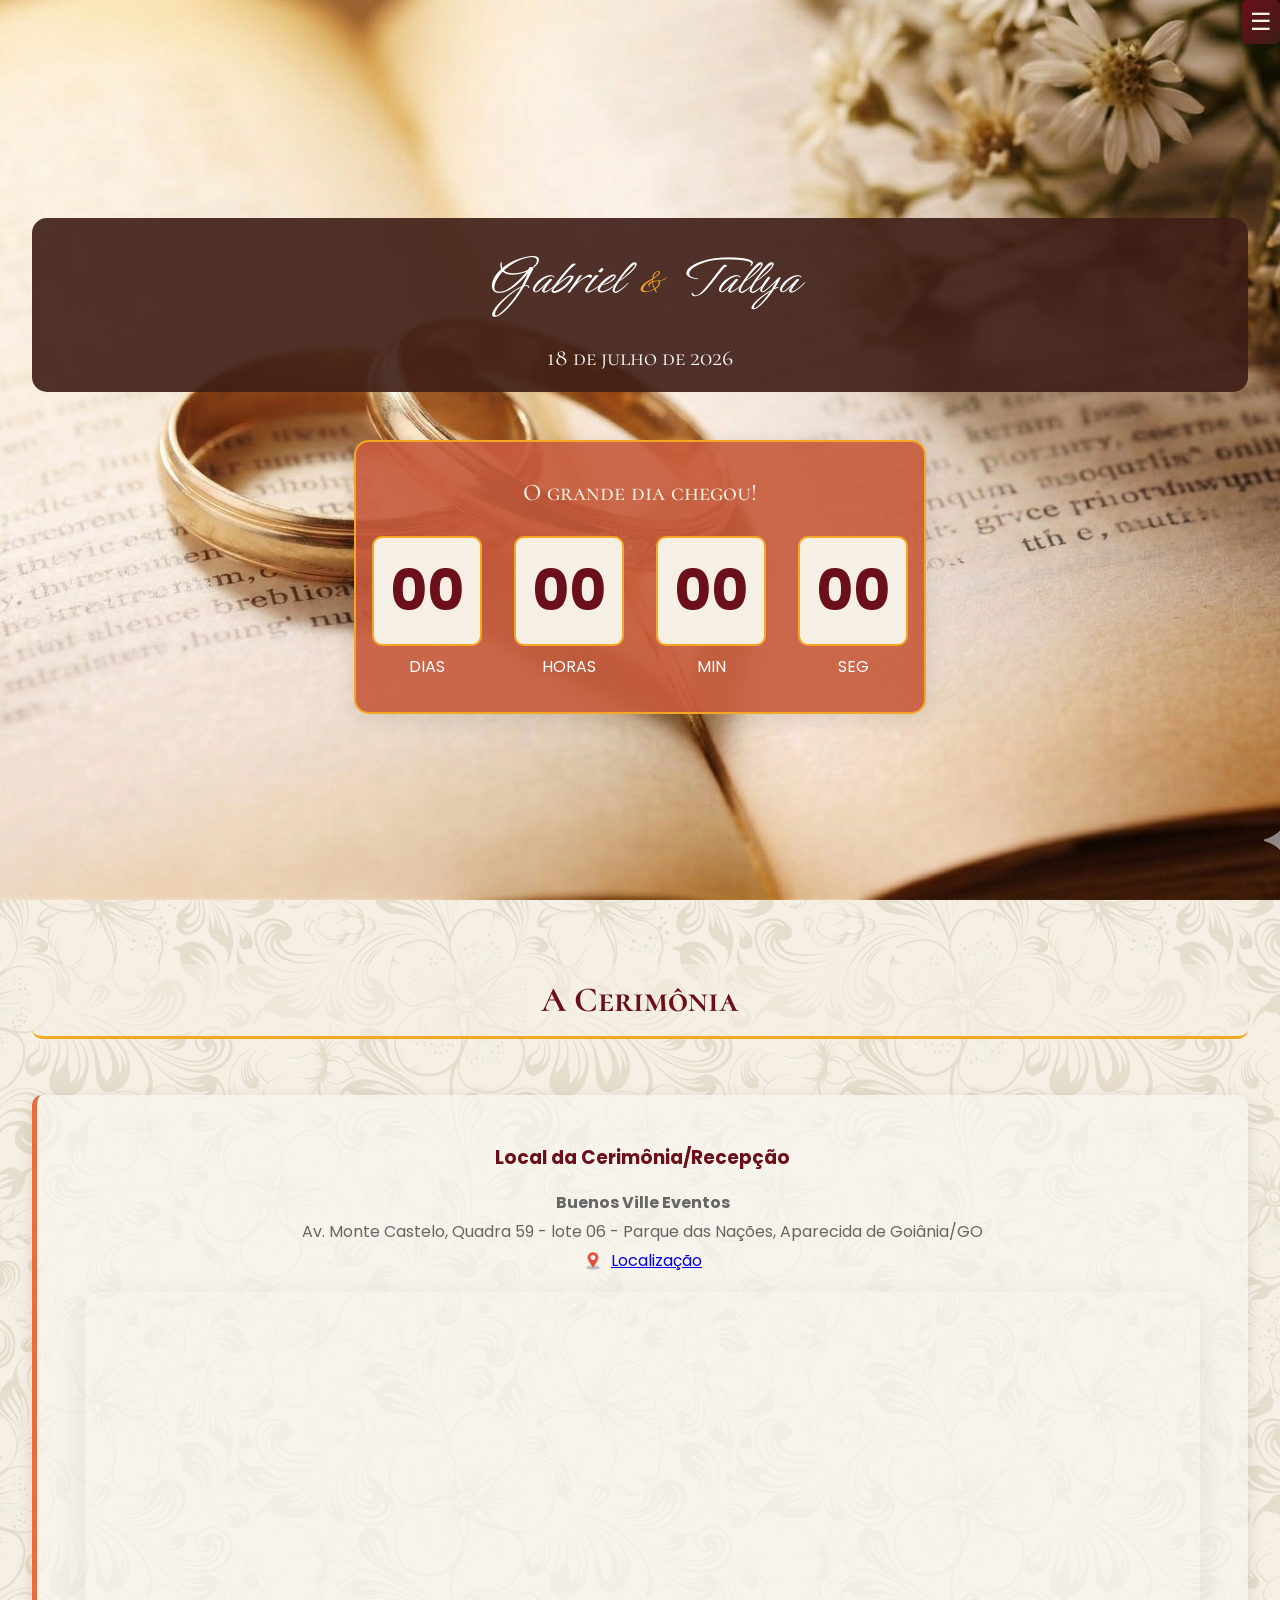
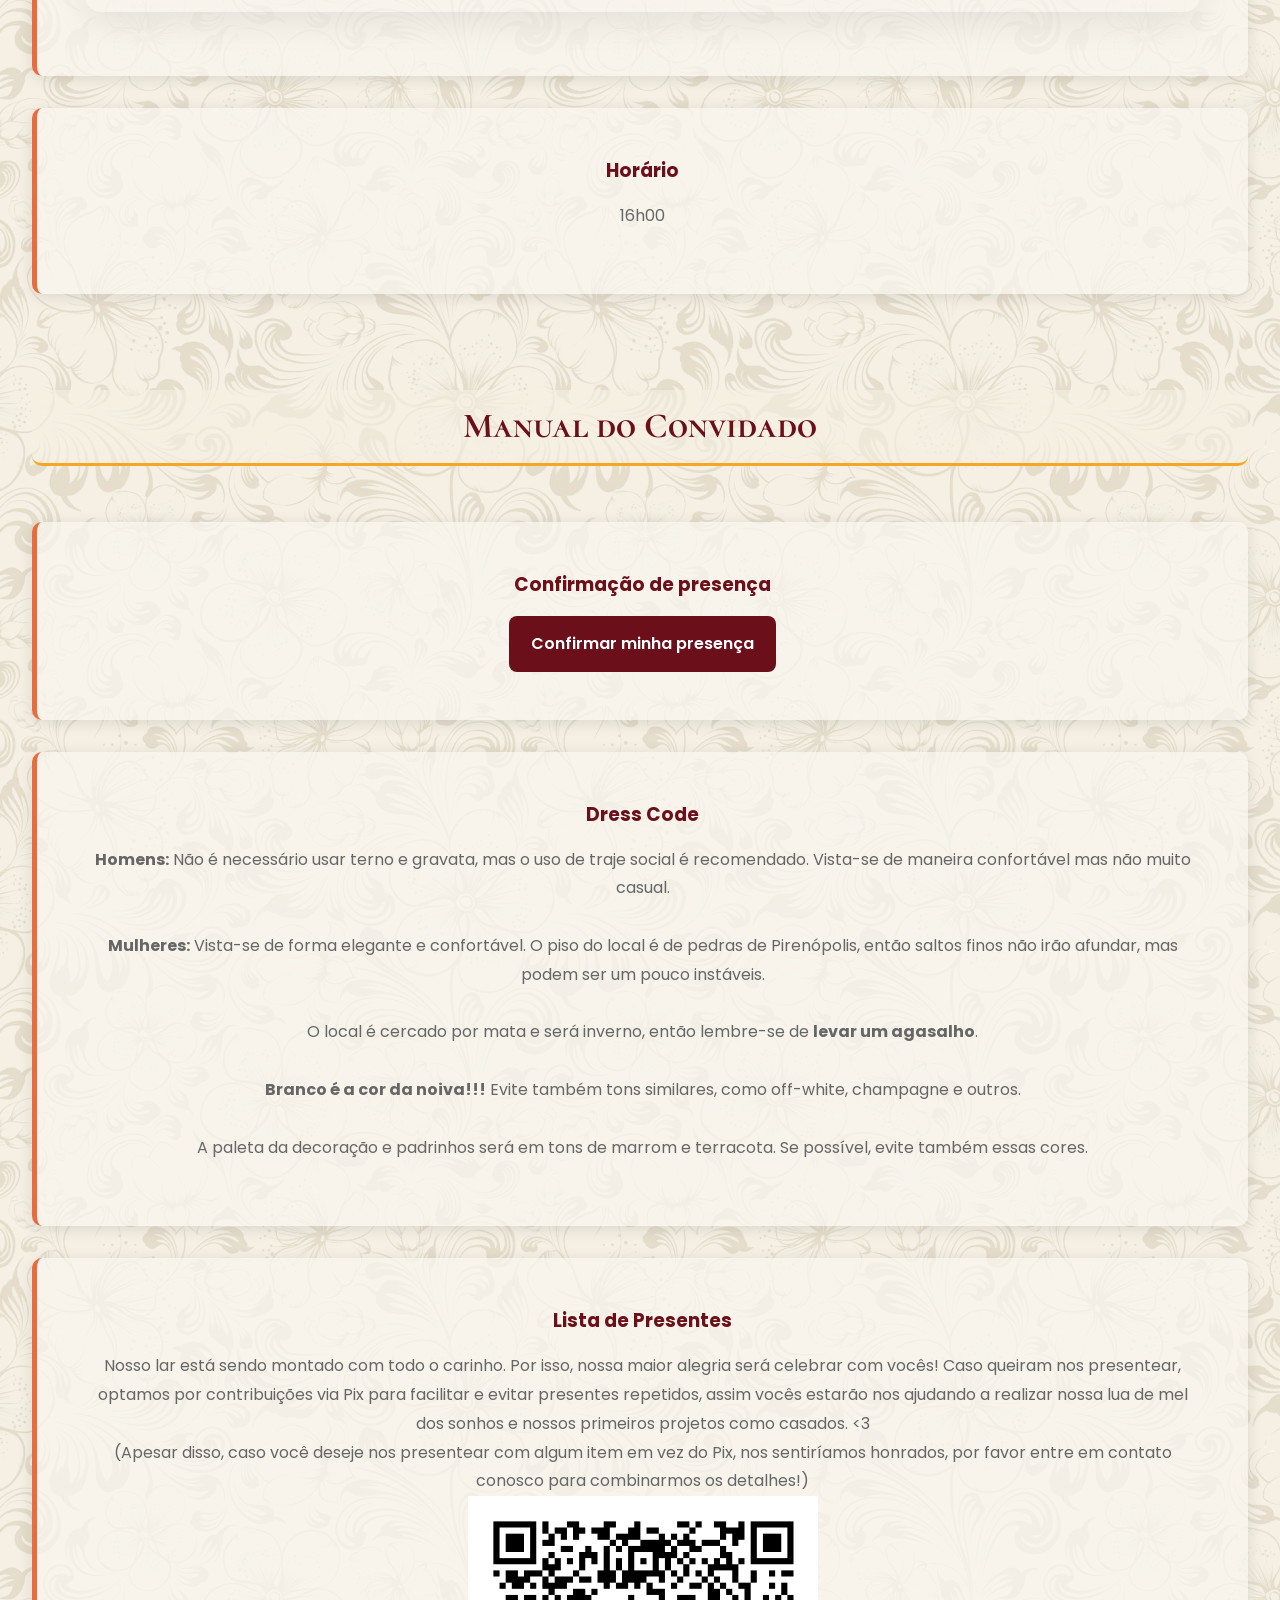
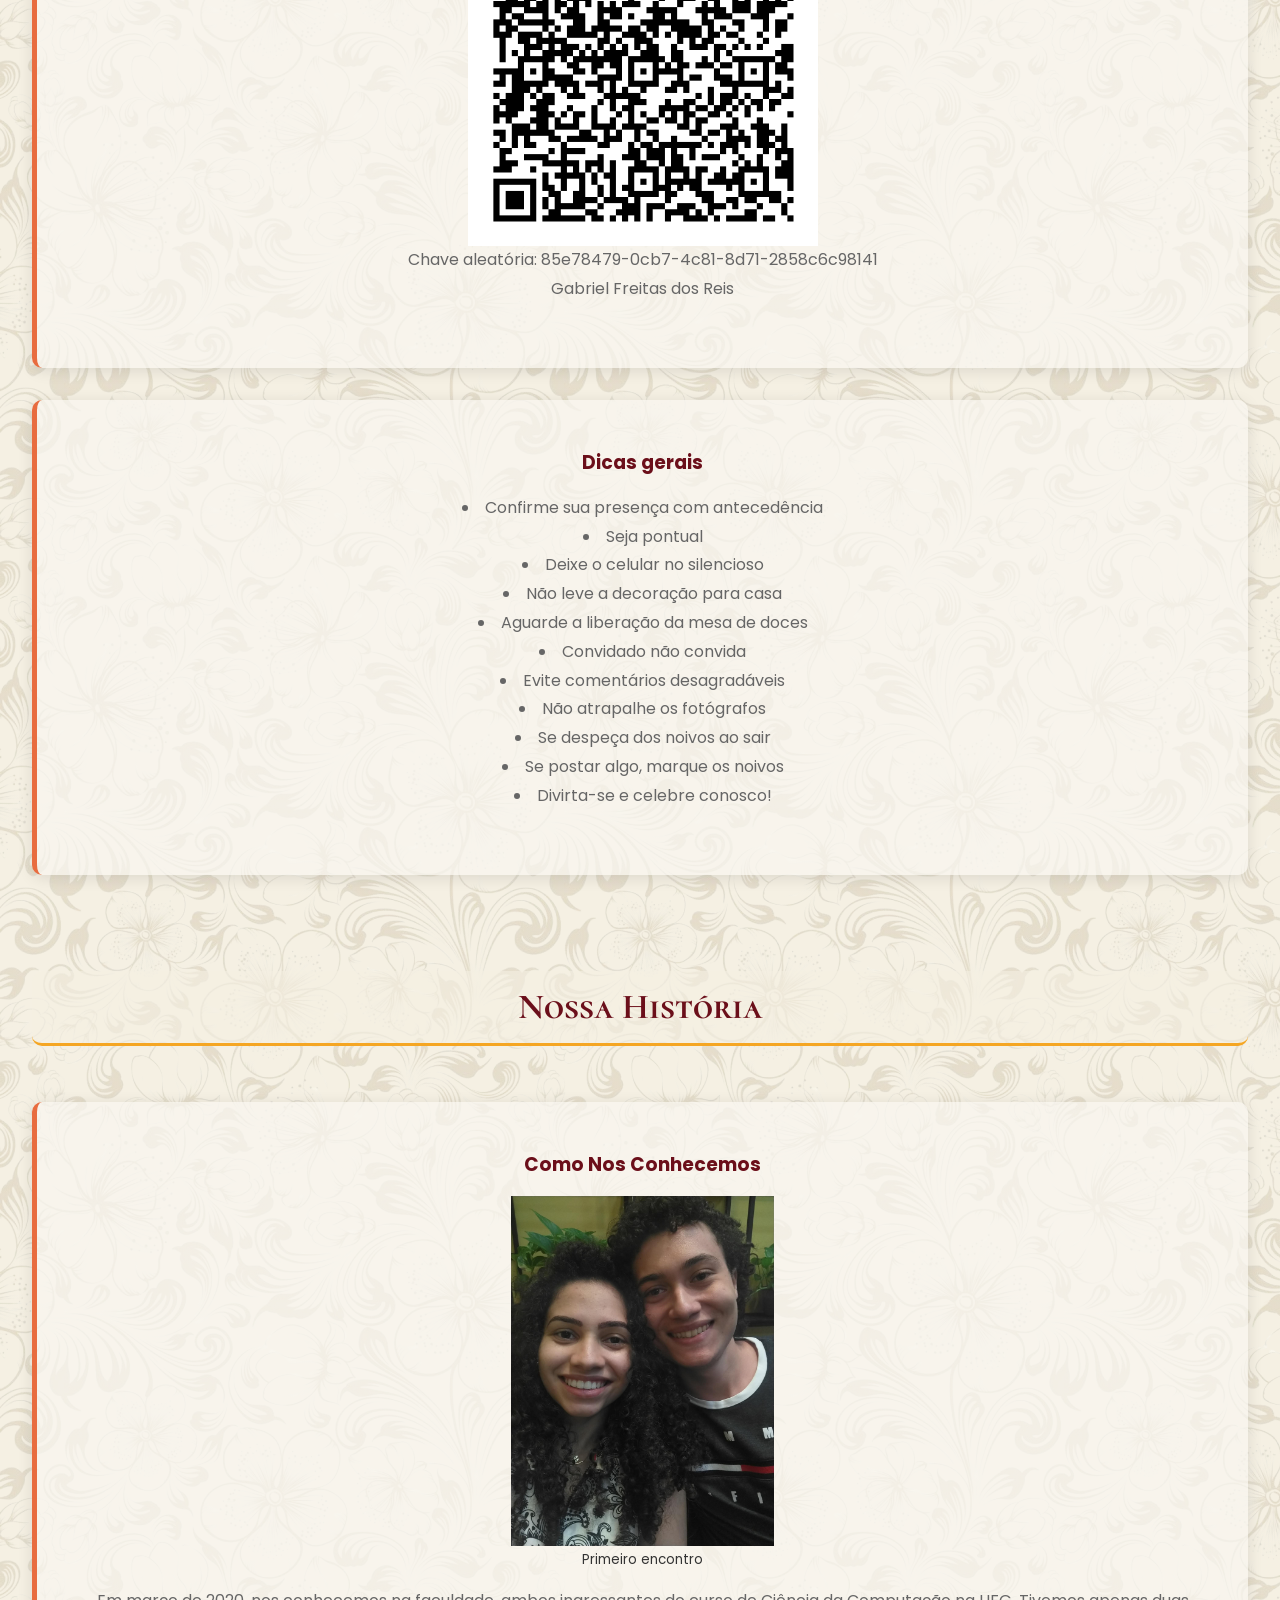
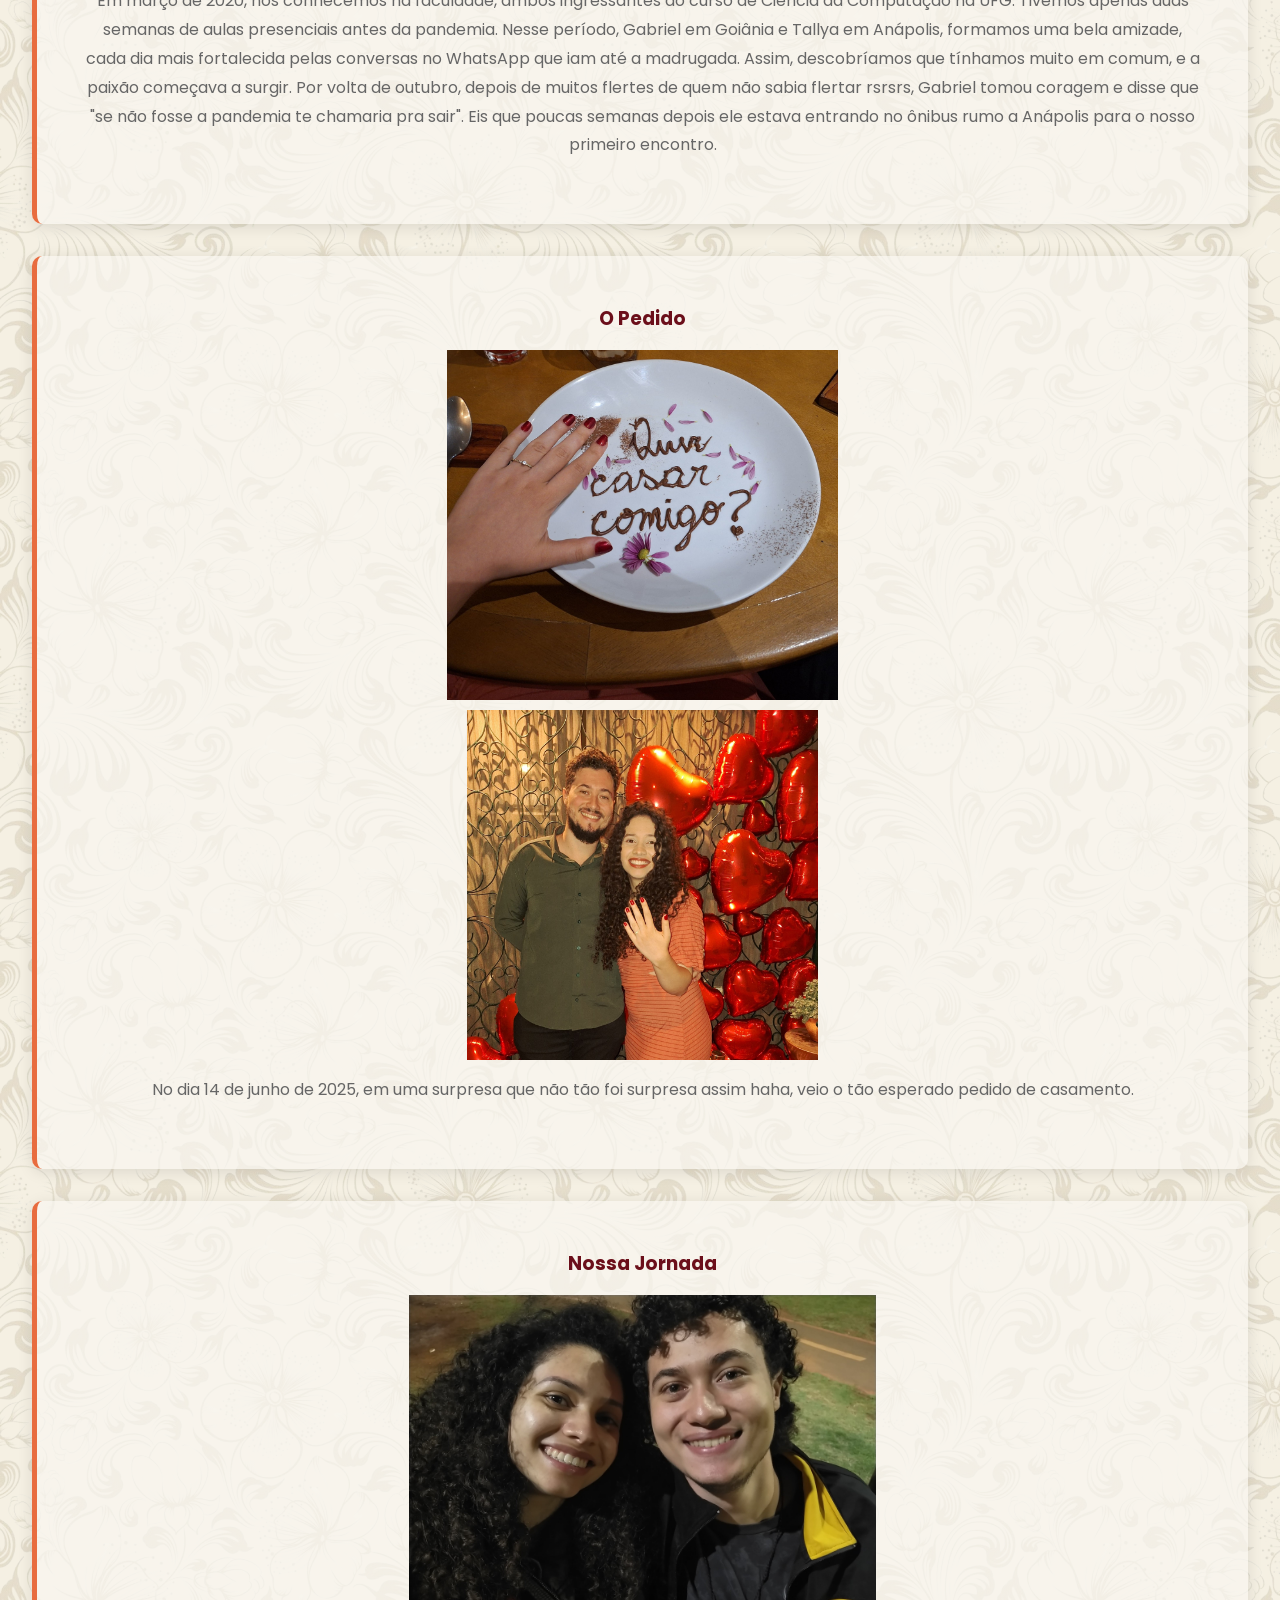
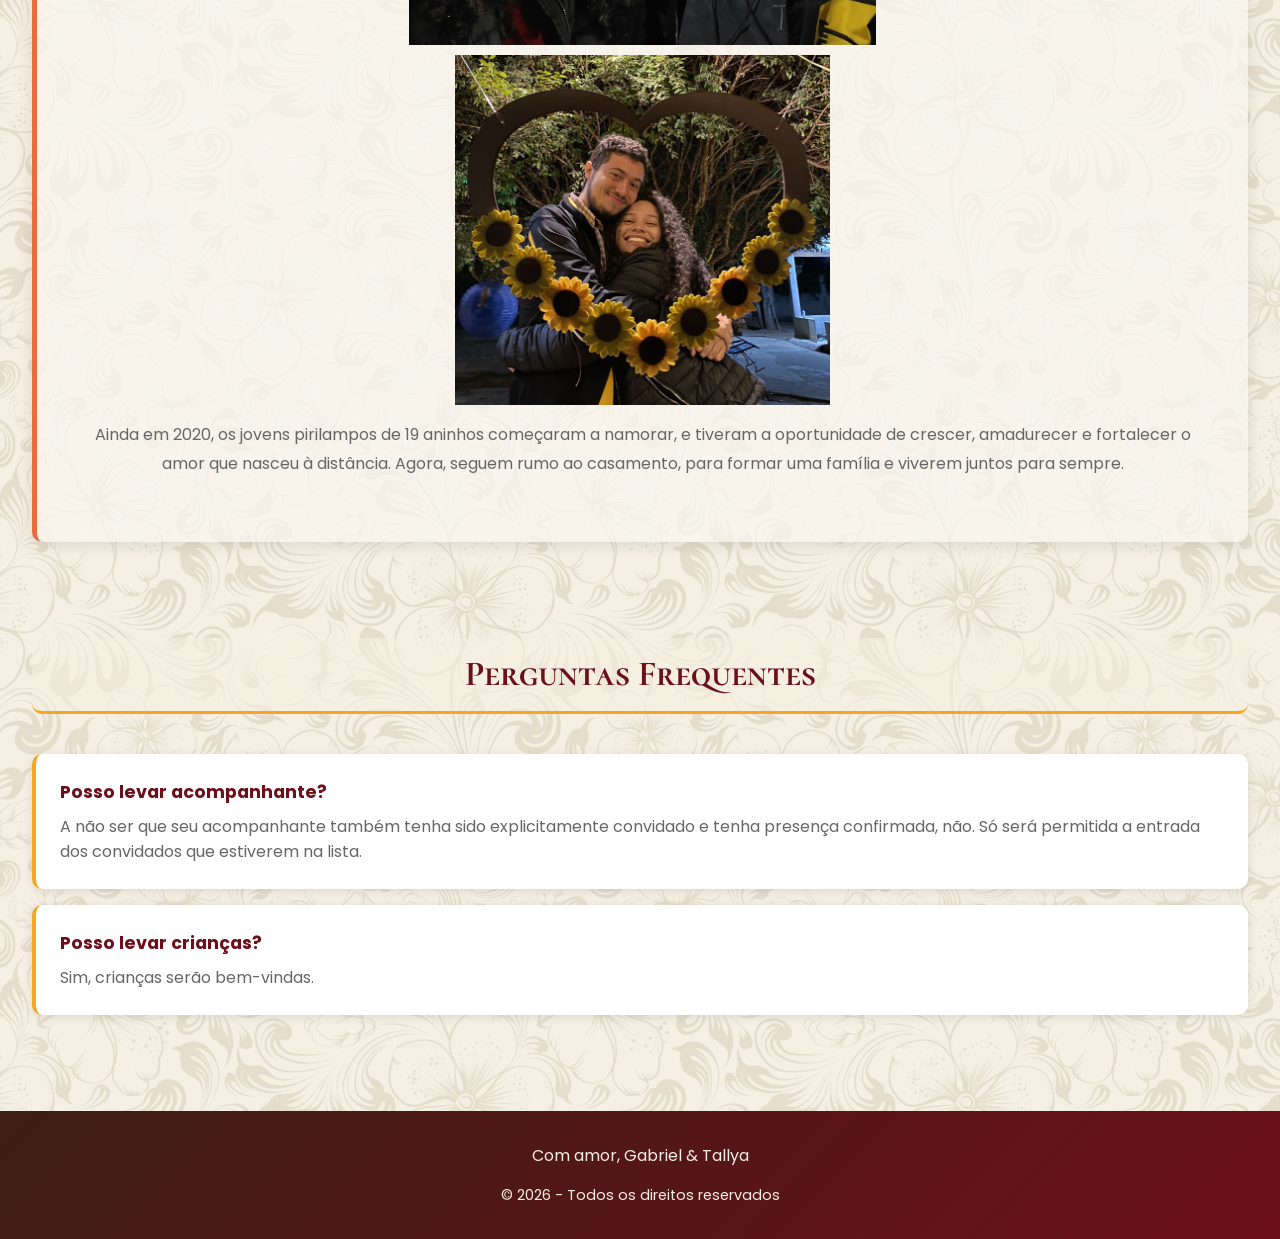
==== commit b7890ebf: "wording" ====
--- a/index.html
+++ b/index.html
@@ -73,6 +73,7 @@
                         <a href="https://maps.app.goo.gl/qJpZYUXL3vyq29j8A">Localização</a>
                     </div>
                     <div class="map-embed">
+                        <!-- A chave é de teste ok? -->
                         <iframe
                             width="100%"
                             height="320"
@@ -121,9 +122,9 @@
             <div class="content-placeholder">
                 <h3 style="color: var(--bordo); margin-bottom: 1rem;">Lista de Presentes</h3>
                 <div class="text-placeholder">
-                    <p>Nosso lar já tem a maioria dos itens essenciais. Por isso, em vez de utensílios, optamos por receber presentes através do nosso Pix. </br> Assim, você nos ajuda a construir memórias na nossa lua de mel e em nossos planos para o futuro <3.
+                    <p>Nosso lar está sendo montado com todo o carinho. Por isso, nossa maior alegria será celebrar com vocês! Caso queiram nos presentear, optamos por contribuições via Pix para facilitar e evitar presentes repetidos, assim vocês estarão nos ajudando a realizar nossa lua de mel dos sonhos e nossos primeiros projetos como casados. <3
                     </br>
-                    (Apesar disso, ainda precisamos de alguns eletrodomésticos, como televisão e microondas. Caso você deseje nos presentear com algum desses itens em vez do Pix, por favor entre em contato conosco)
+                    (Apesar disso, caso você deseje nos presentear com algum item em vez do Pix, nos sentiríamos honrados, por favor entre em contato conosco para combinarmos os detalhes!)
                     </p>
                     <div class="image-placeholder">
                         <img src="assets/qrcode-pix.png" />
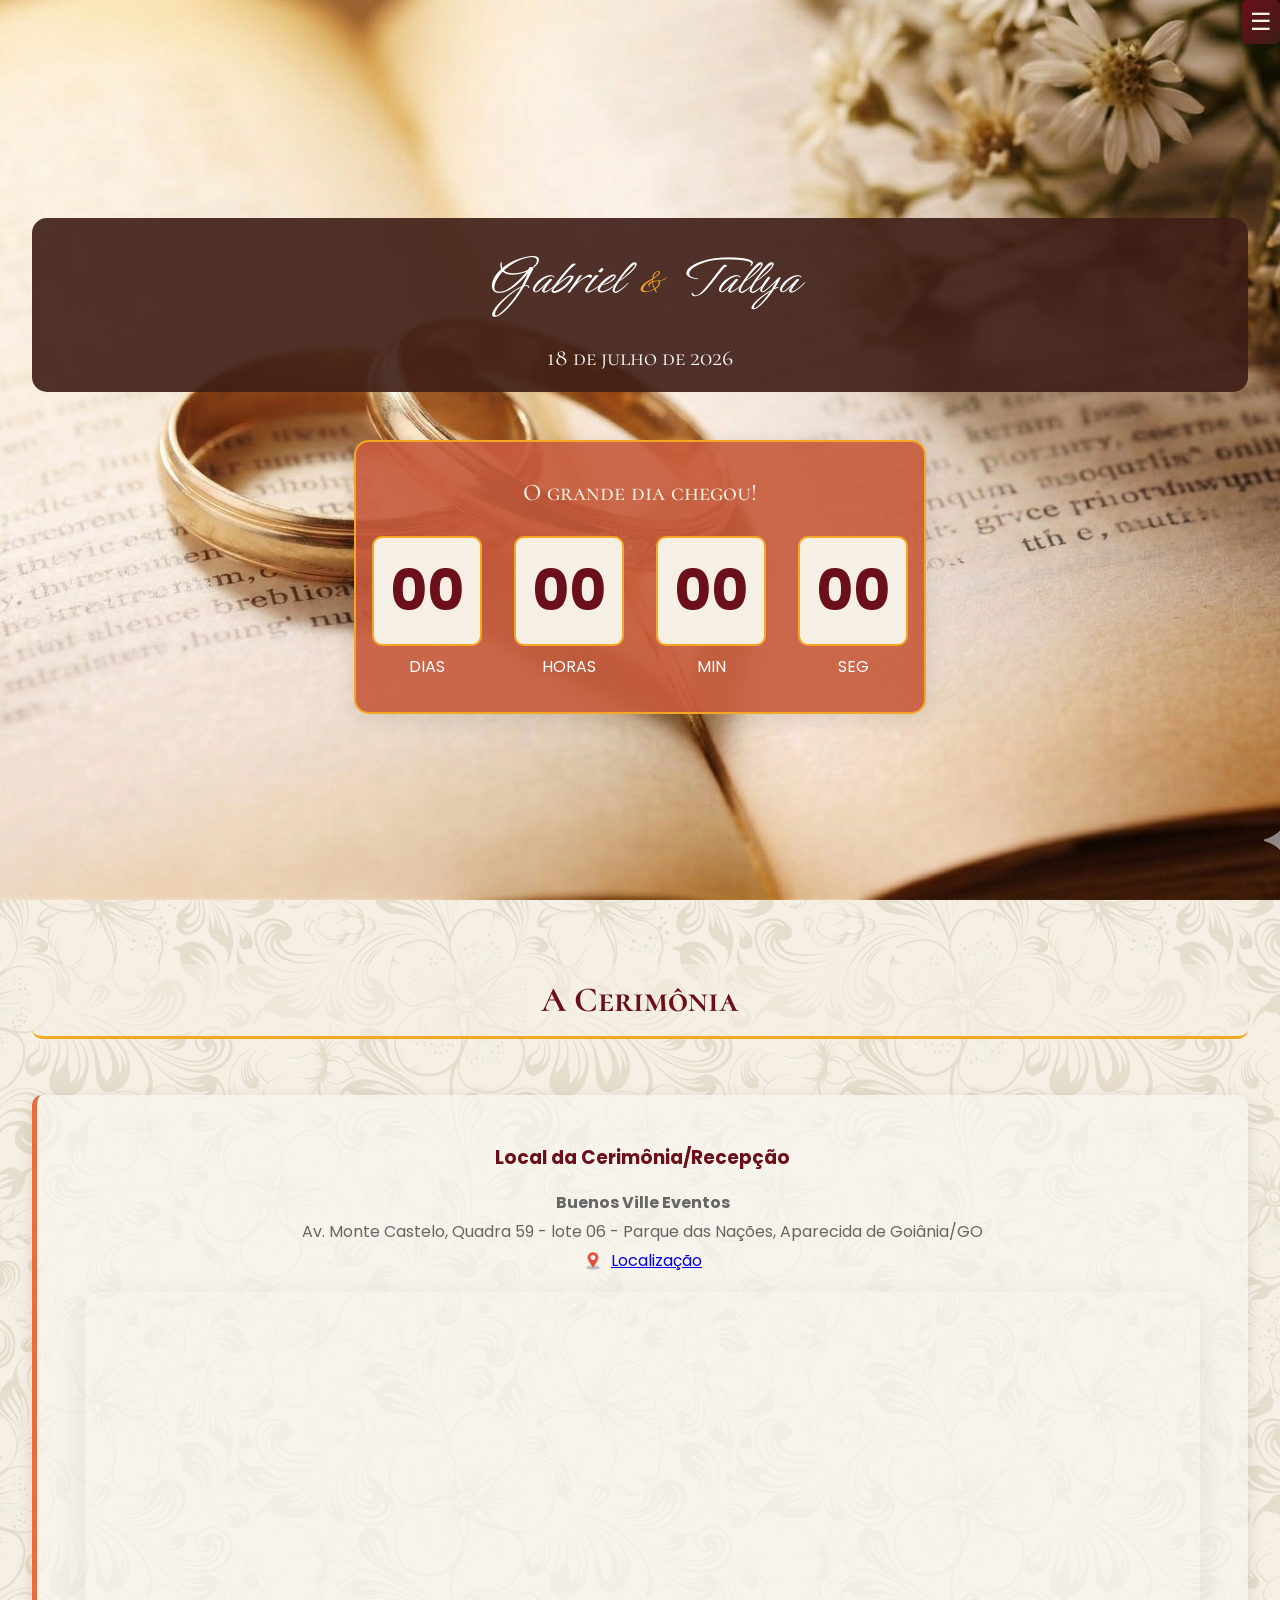
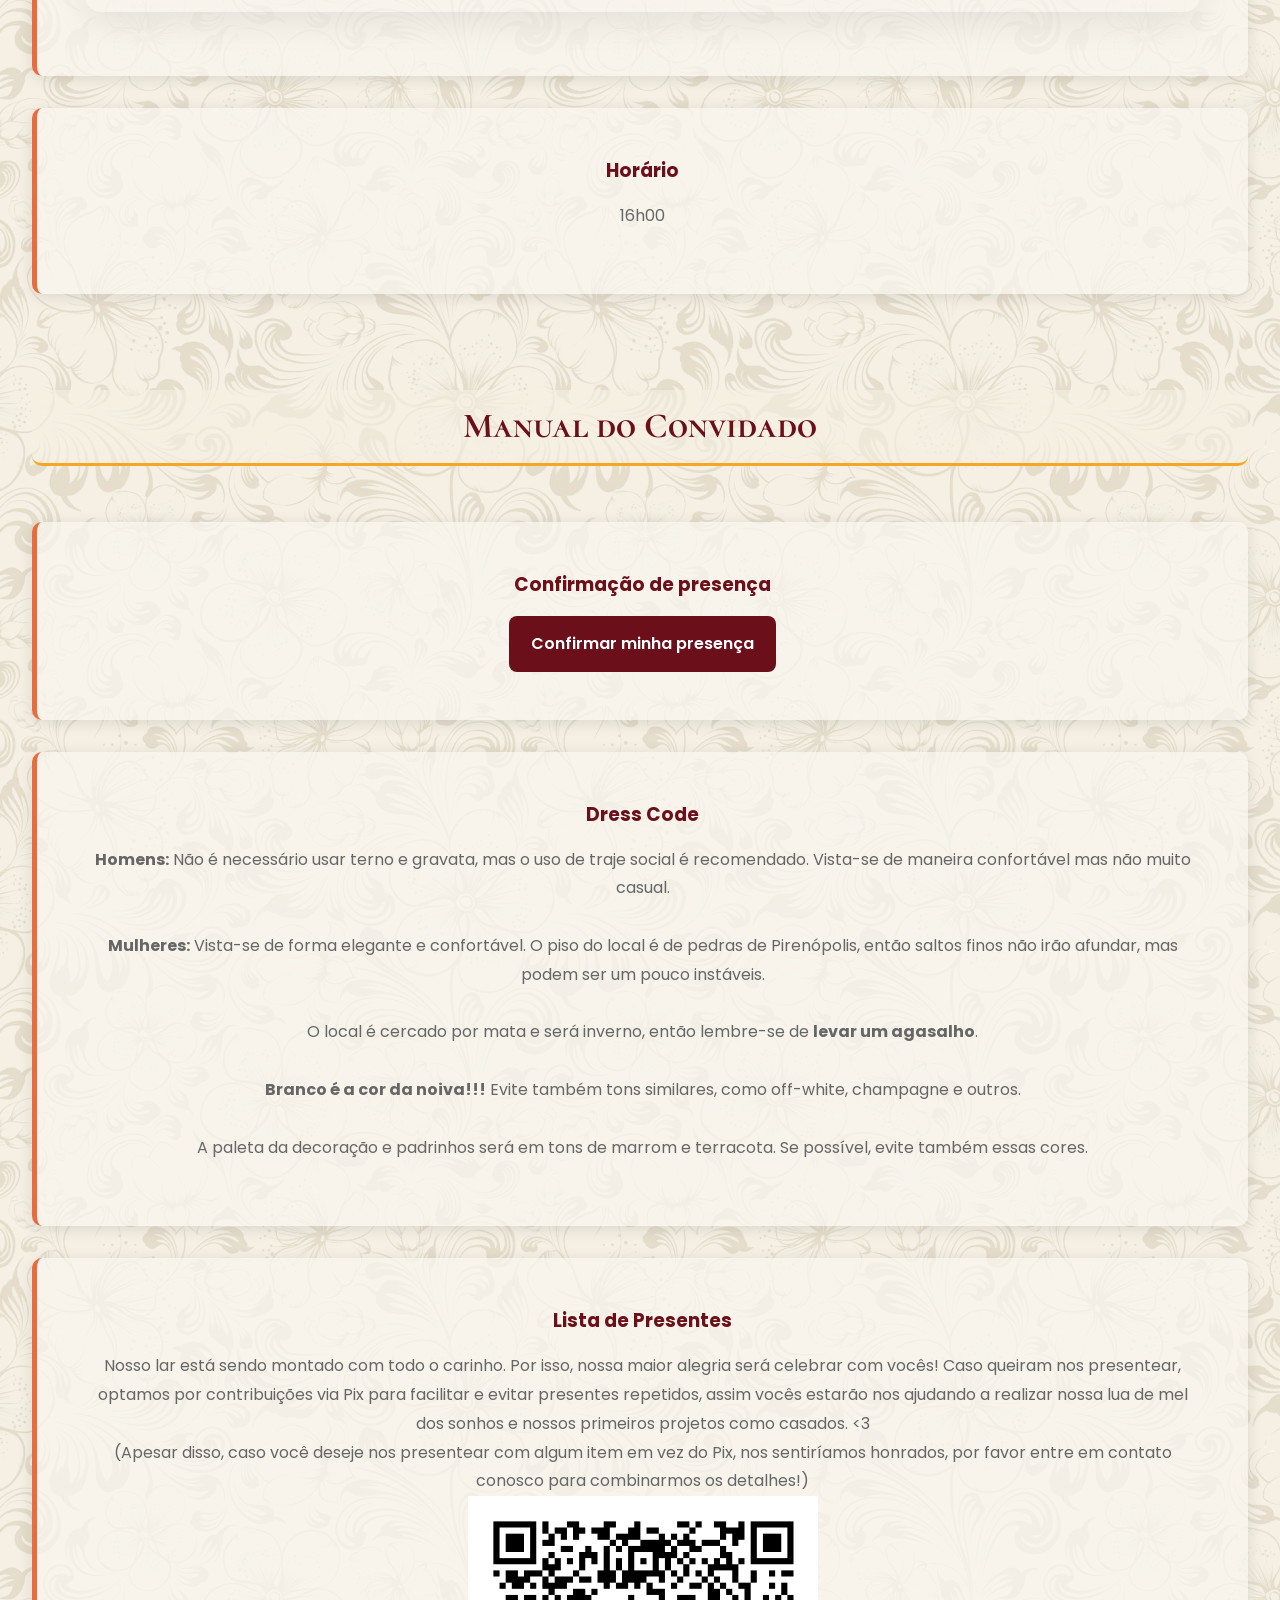
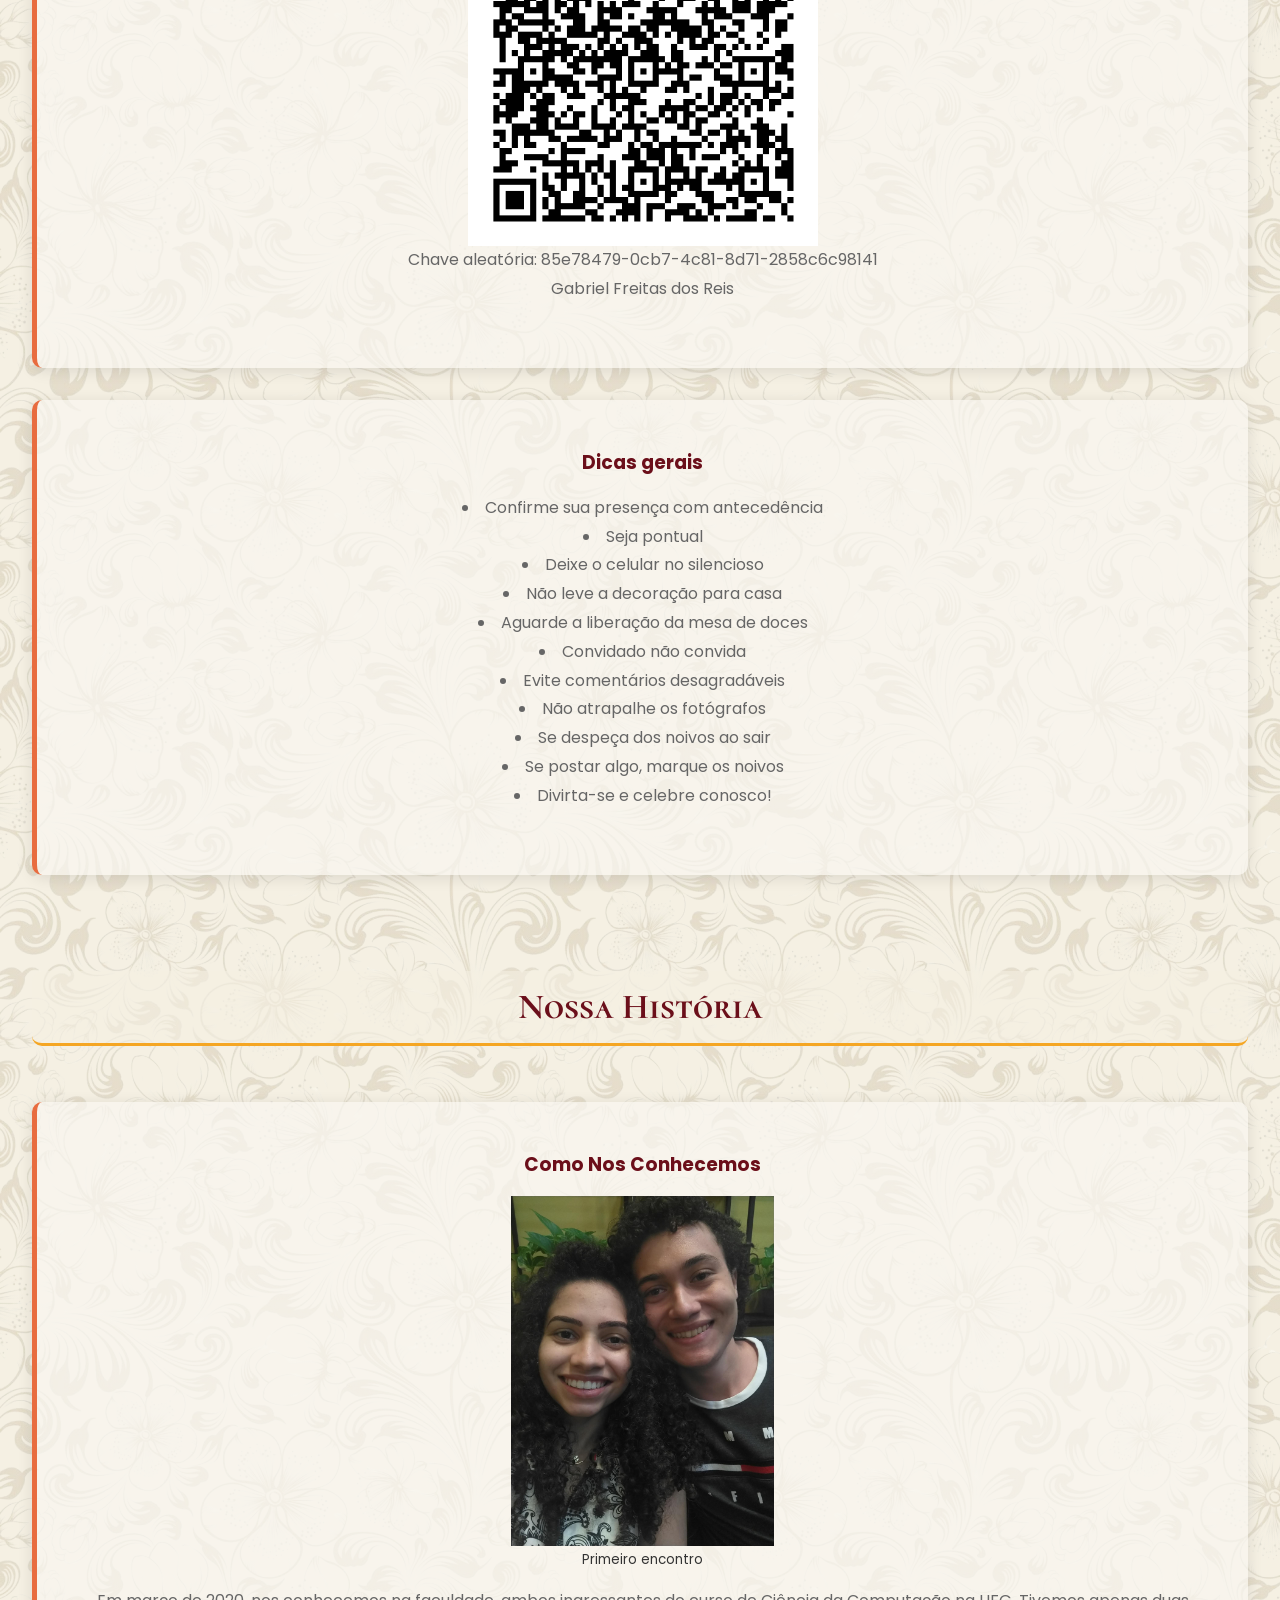
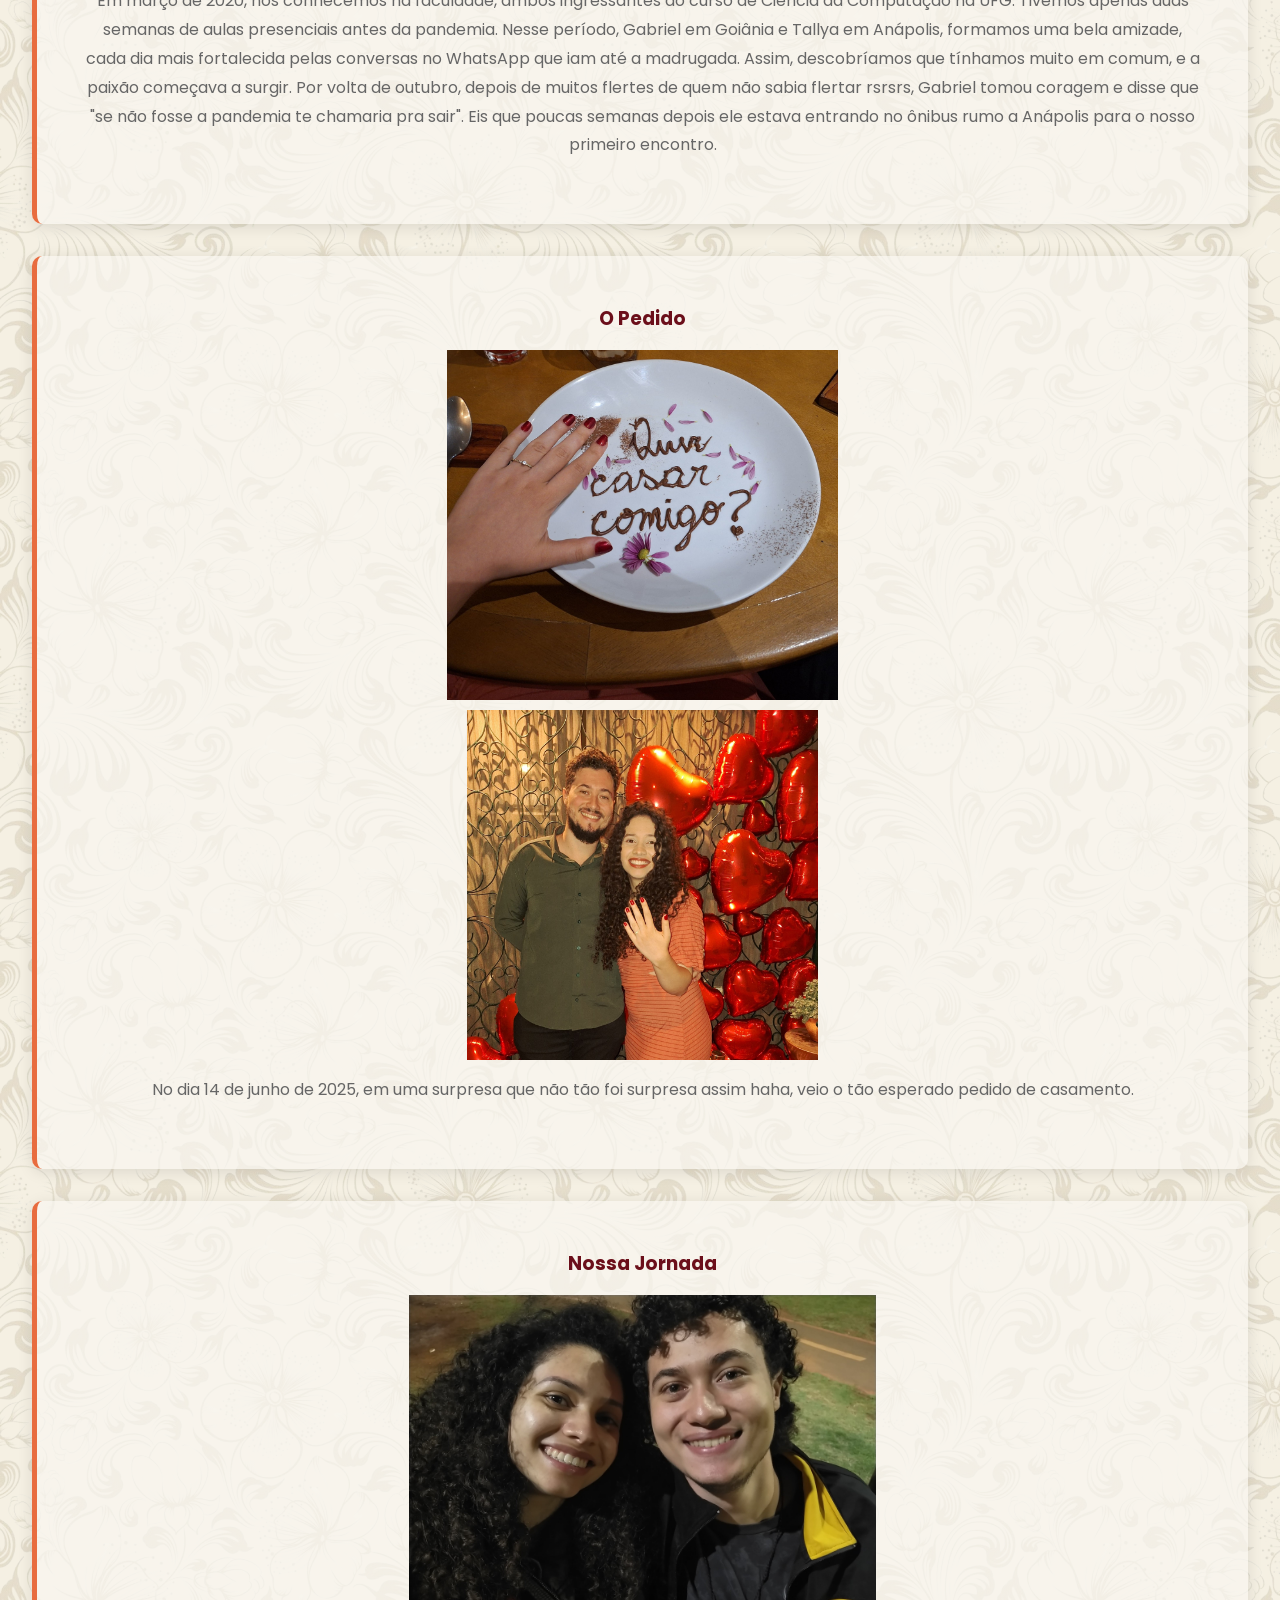
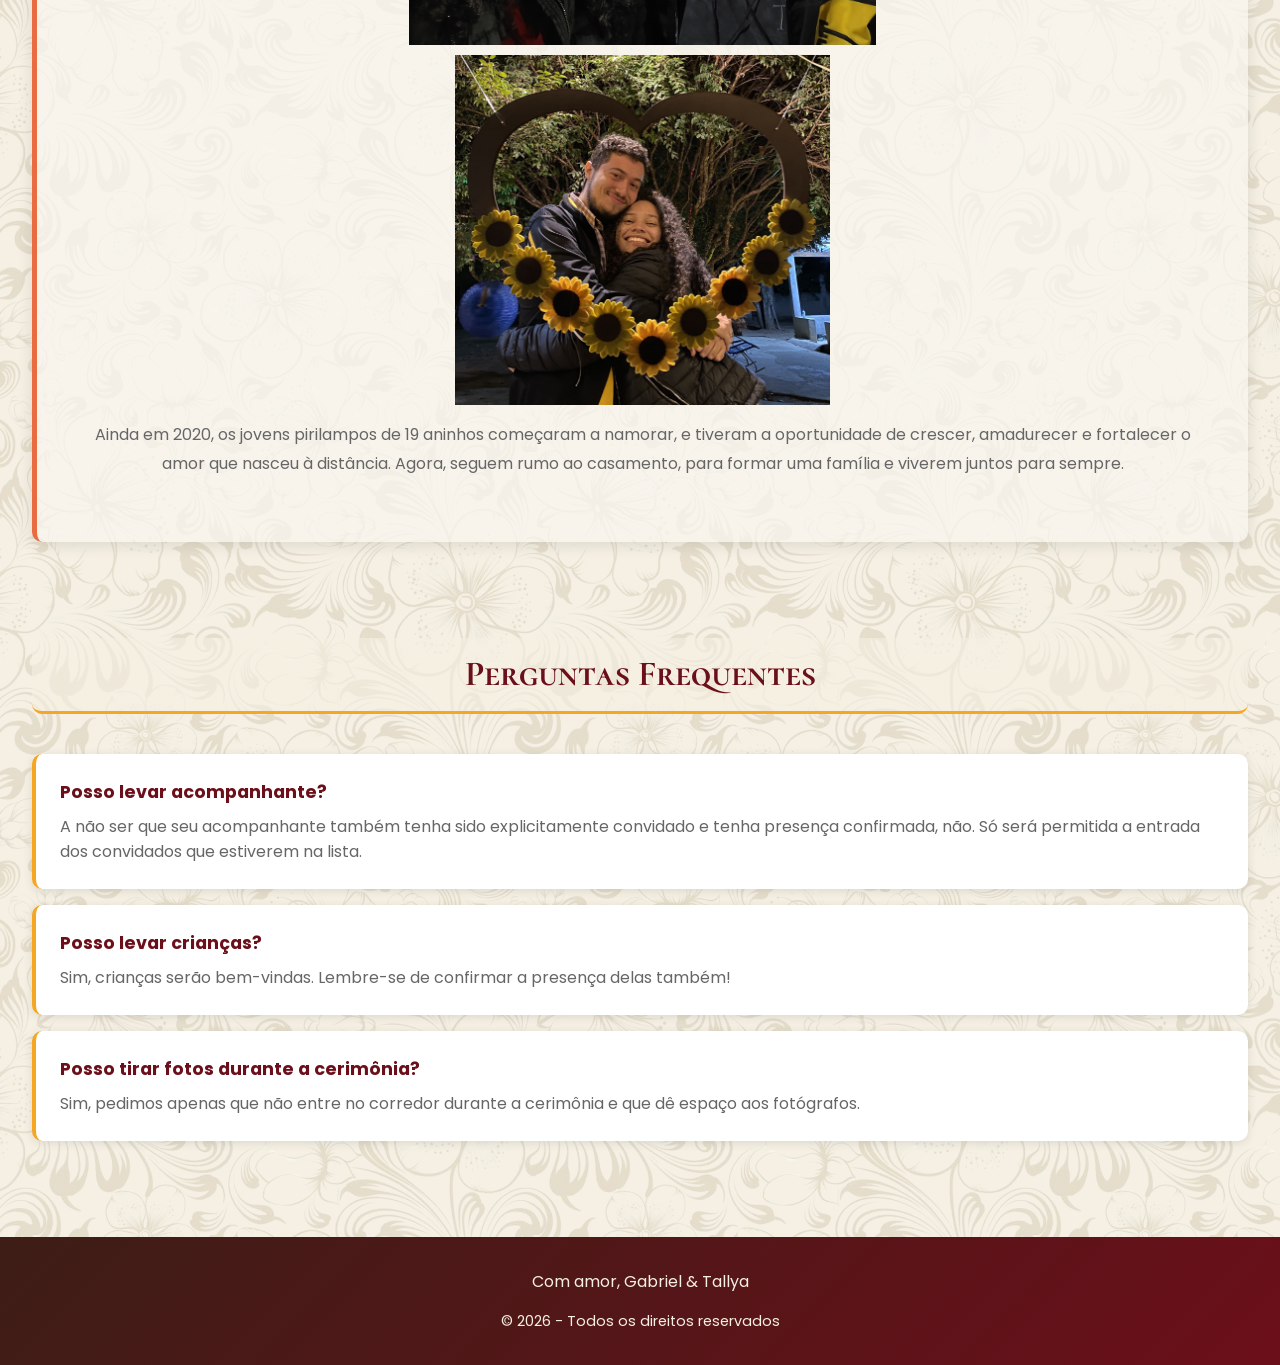
==== commit f9bc5a57: "faq" ====
--- a/index.html
+++ b/index.html
@@ -226,7 +226,7 @@
 
             <div class="faq-item">
                 <div class="faq-question">Posso levar crianças?</div>
-                <div class="faq-answer">Sim, crianças serão bem-vindas.</div>
+                <div class="faq-answer">Sim, crianças serão bem-vindas. Lembre-se de confirmar a presença delas também!</div>
             </div>
 
             <!-- <div class="faq-item">
@@ -242,12 +242,12 @@
             <div class="faq-item">
                 <div class="faq-question">Qual o horário de início e término?</div>
                 <div class="faq-answer">[Inserir resposta]</div>
-            </div>
+            </div> -->
 
             <div class="faq-item">
                 <div class="faq-question">Posso tirar fotos durante a cerimônia?</div>
-                <div class="faq-answer">[Inserir resposta]</div>
-            </div> -->
+                <div class="faq-answer">Sim, pedimos apenas que não entre no corredor durante a cerimônia e que dê espaço aos fotógrafos.</div>
+            </div> 
         </section>
     </main>
 
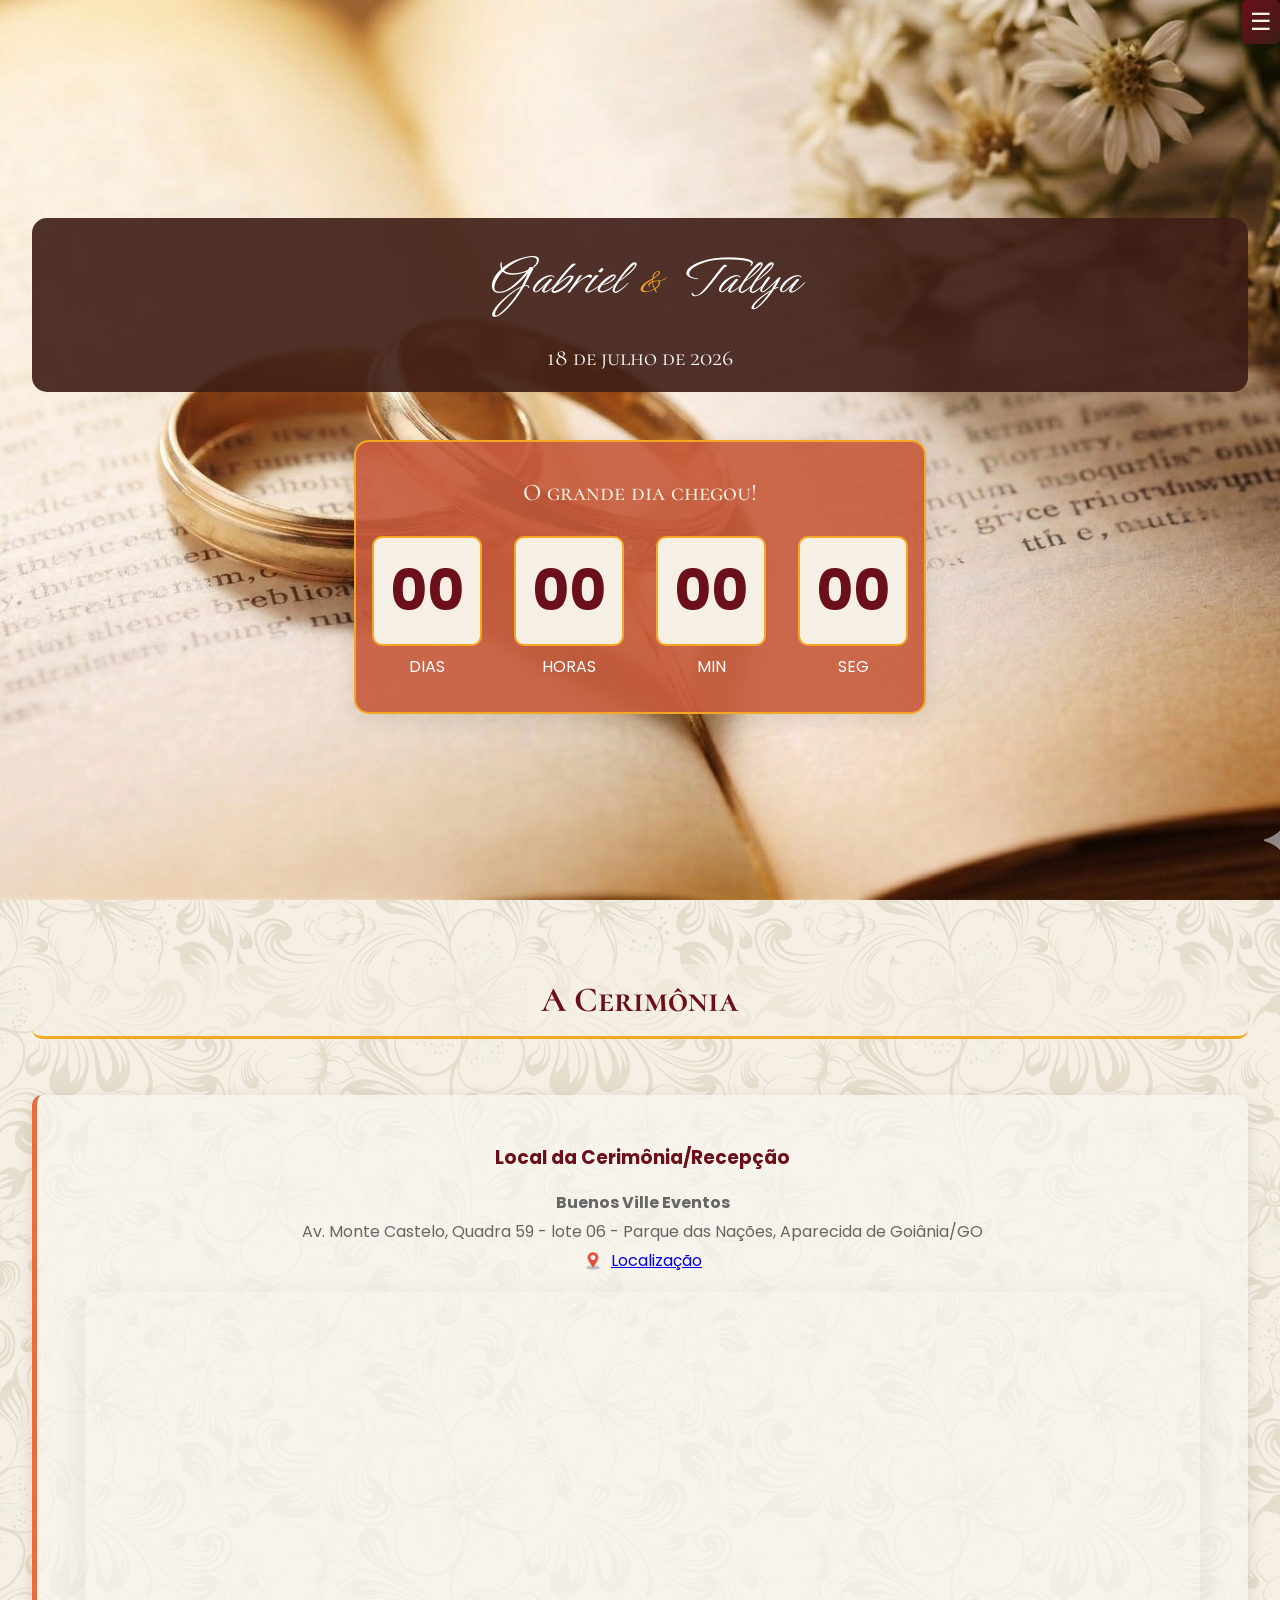
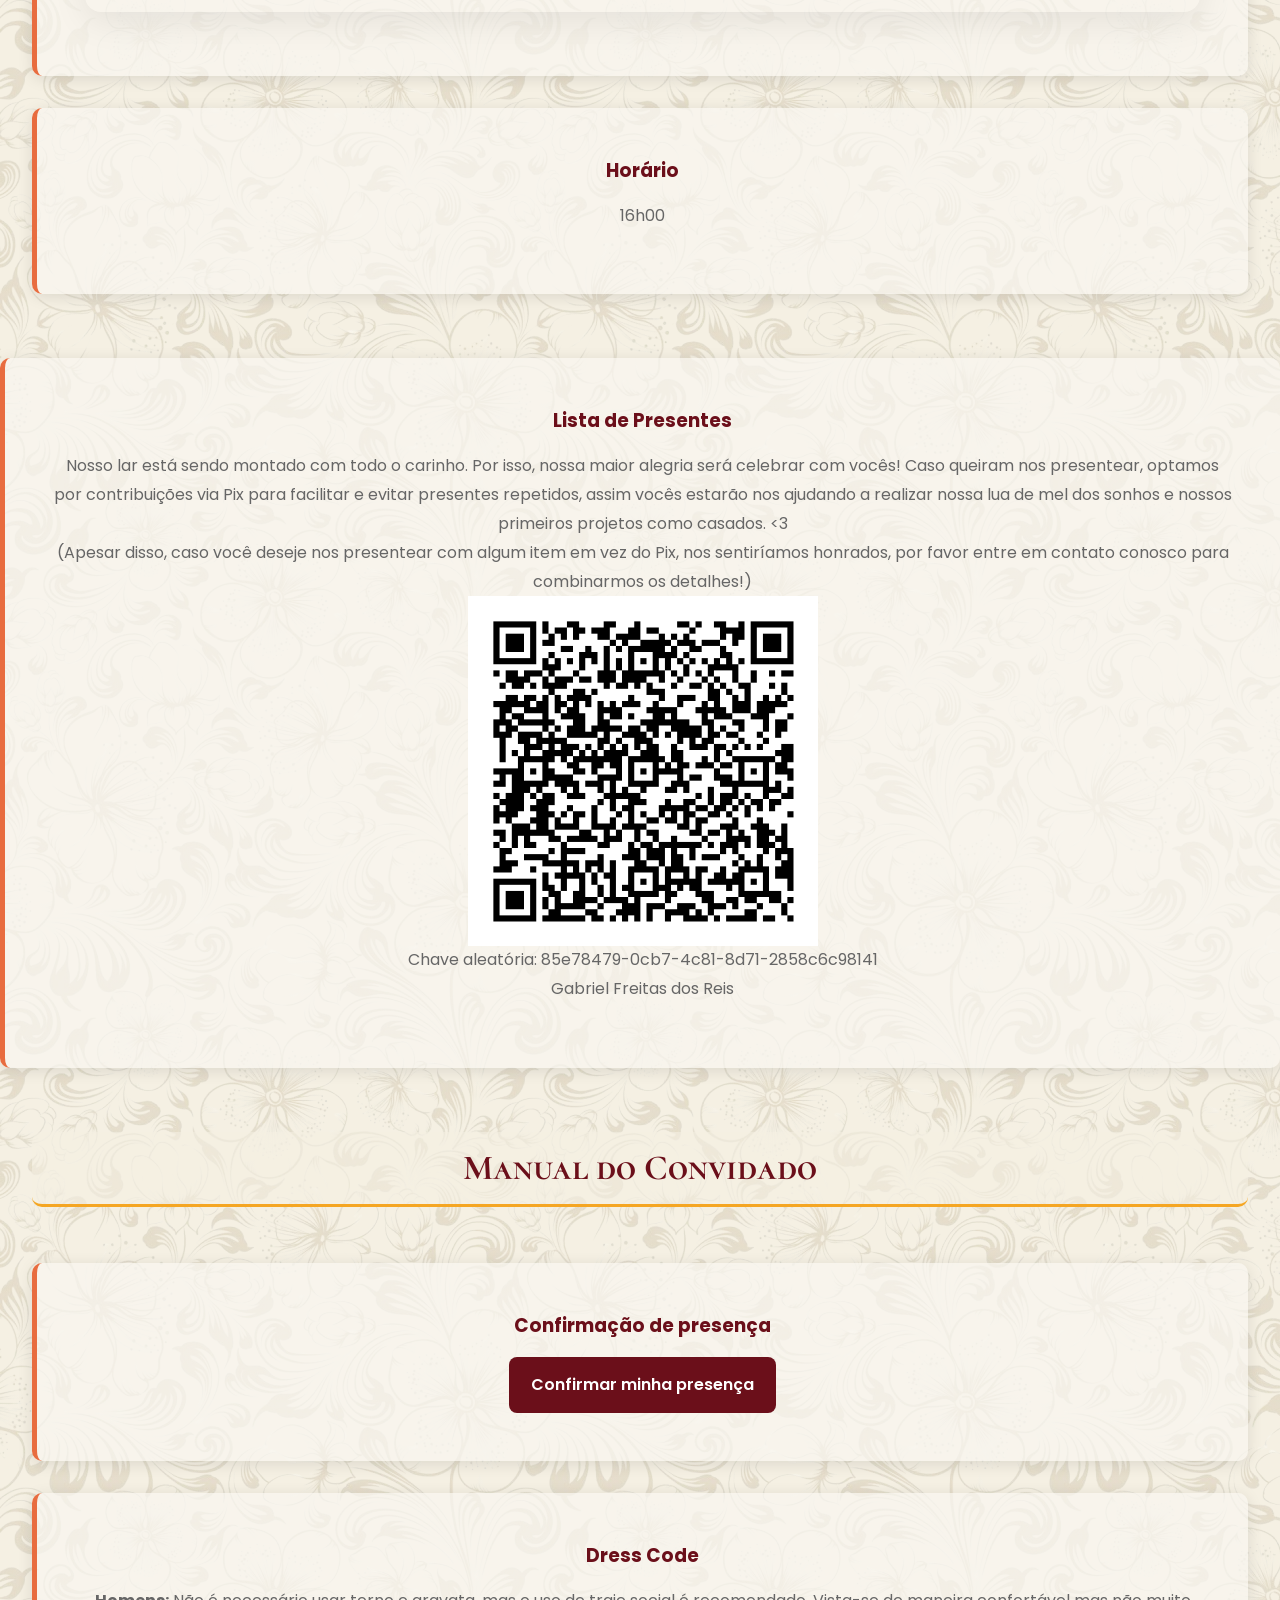
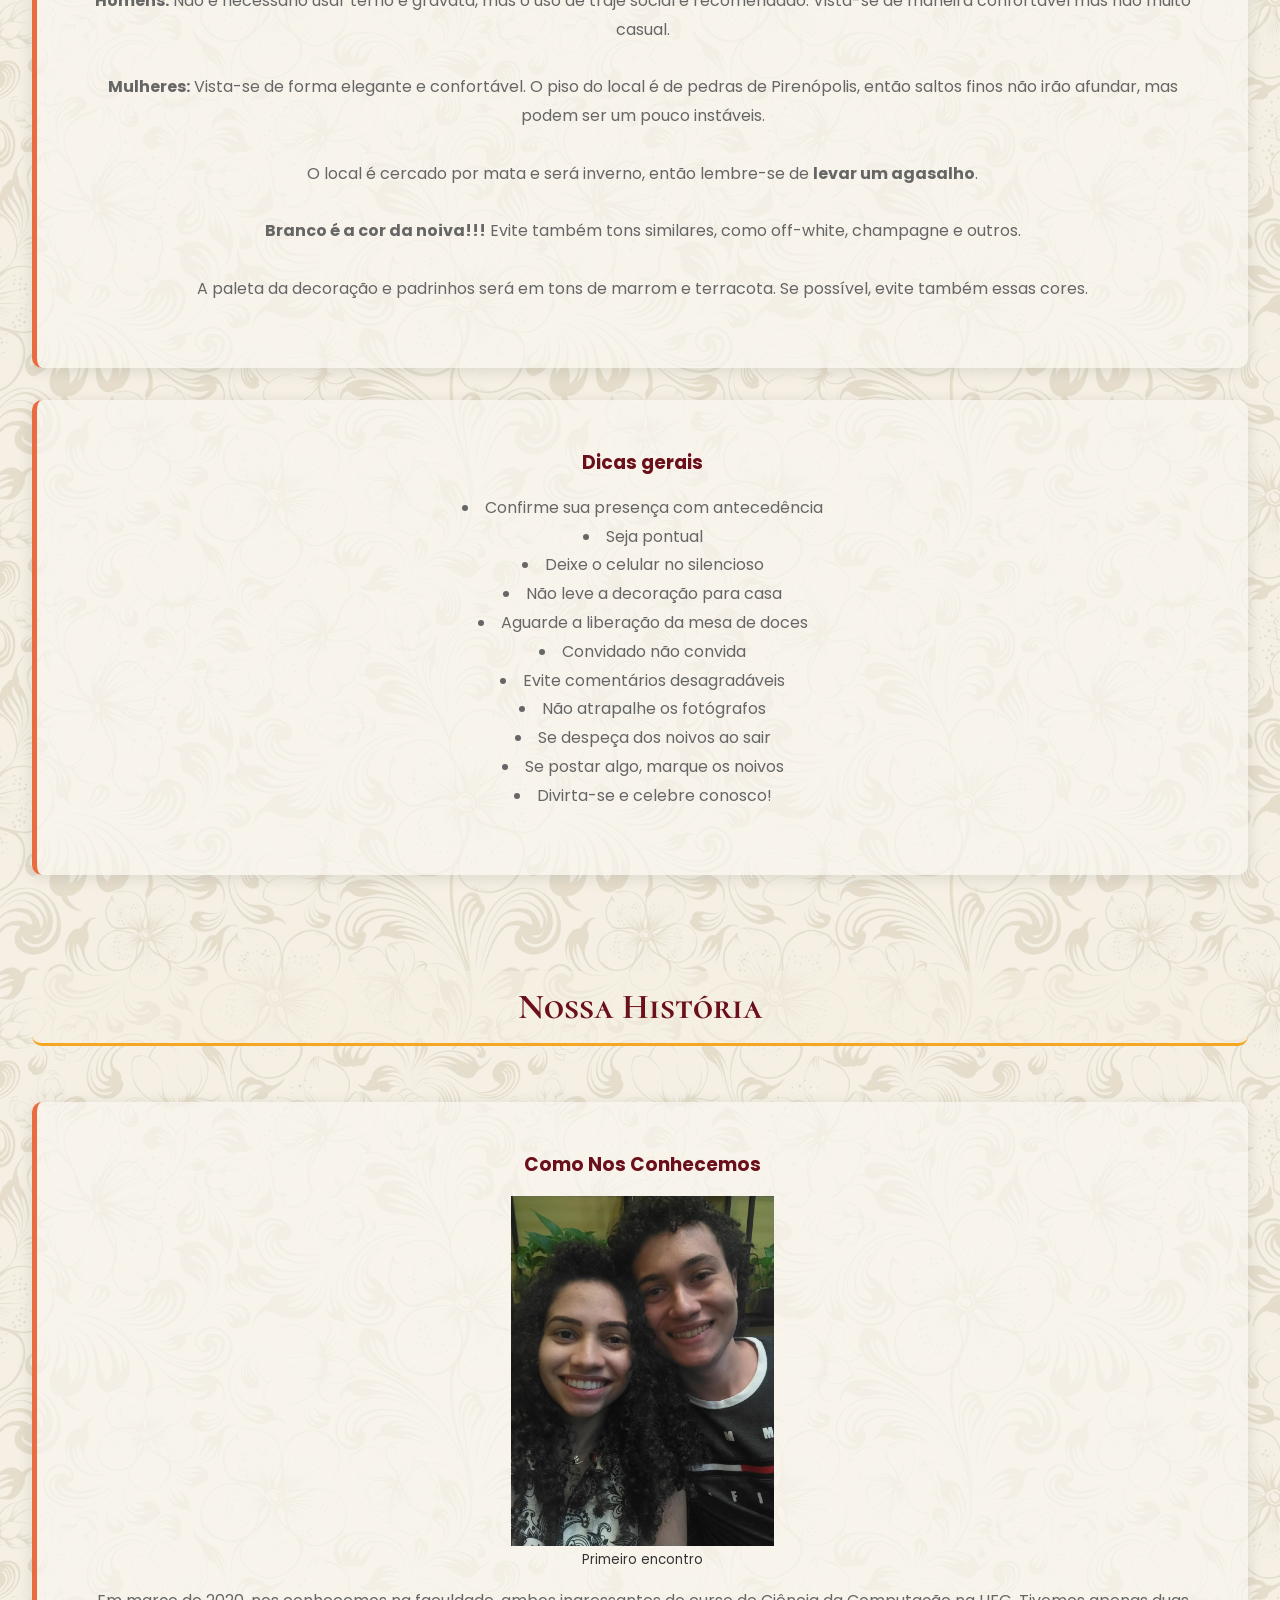
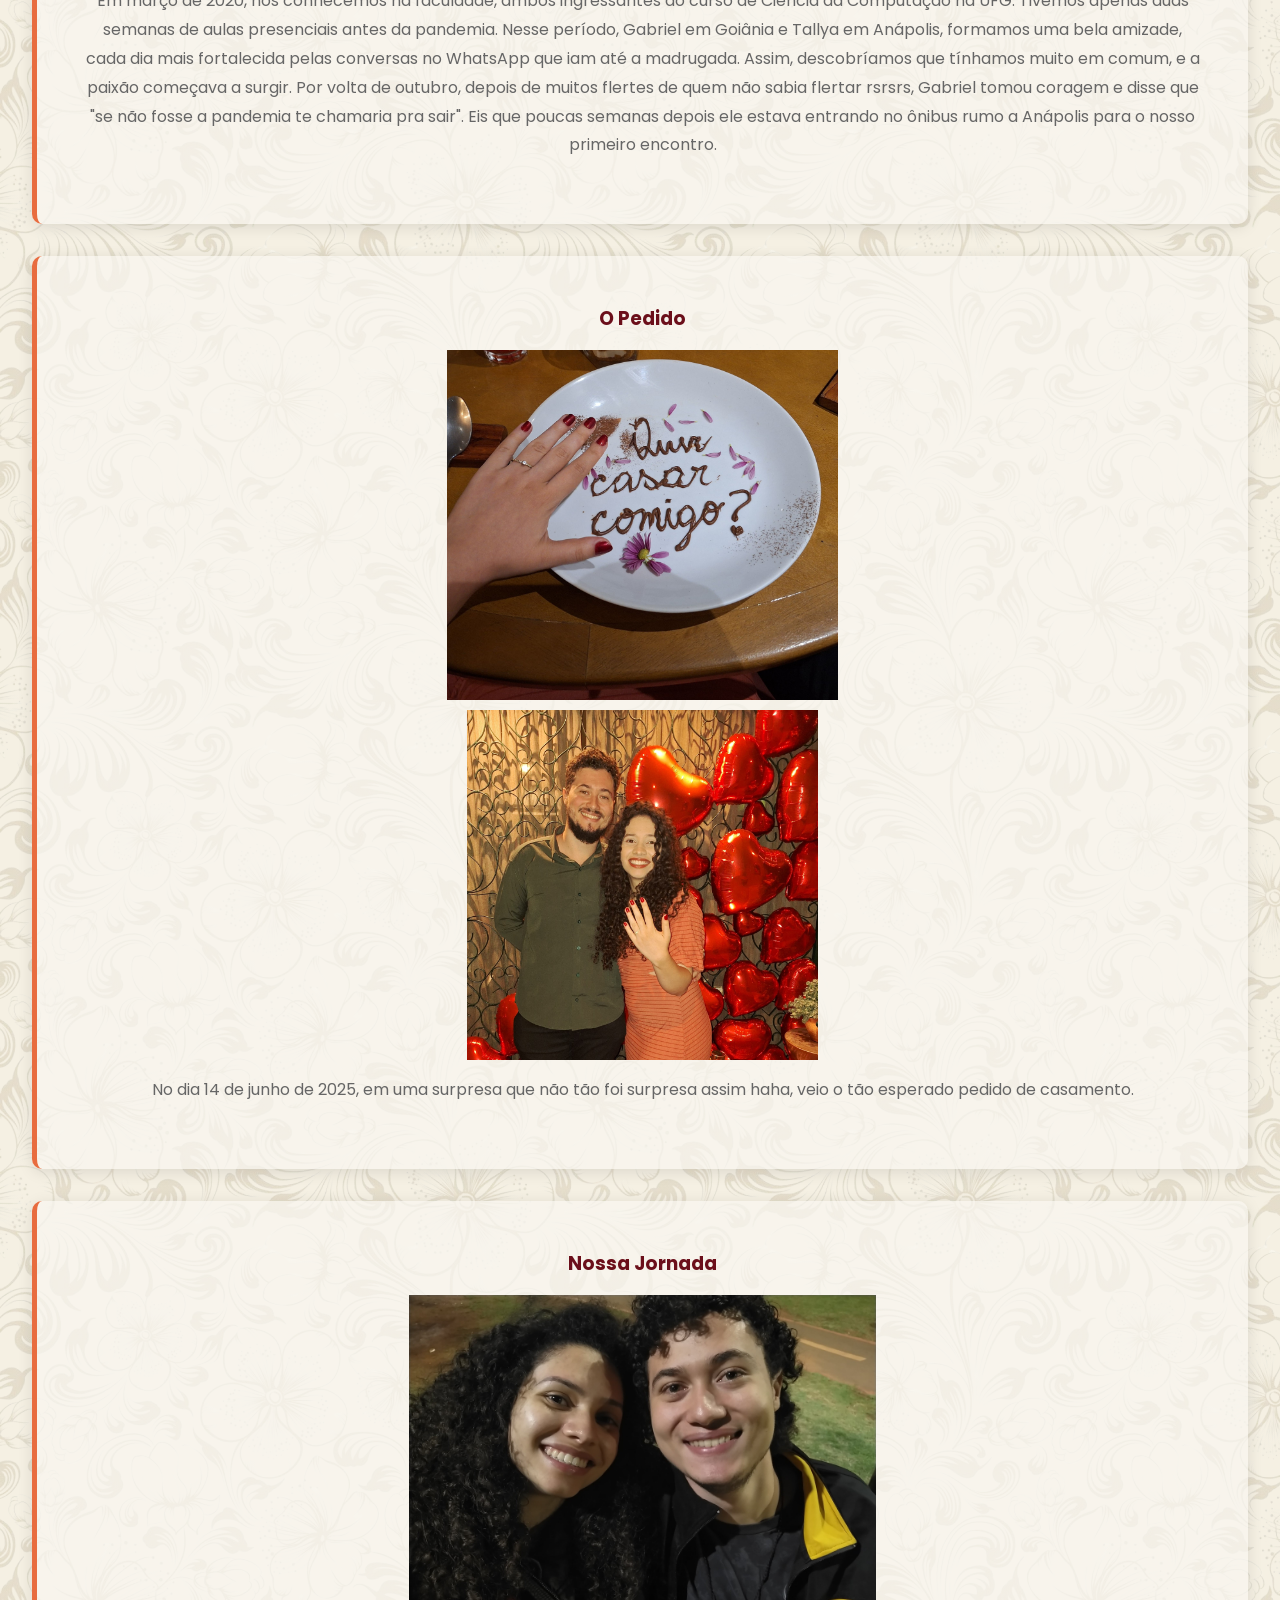
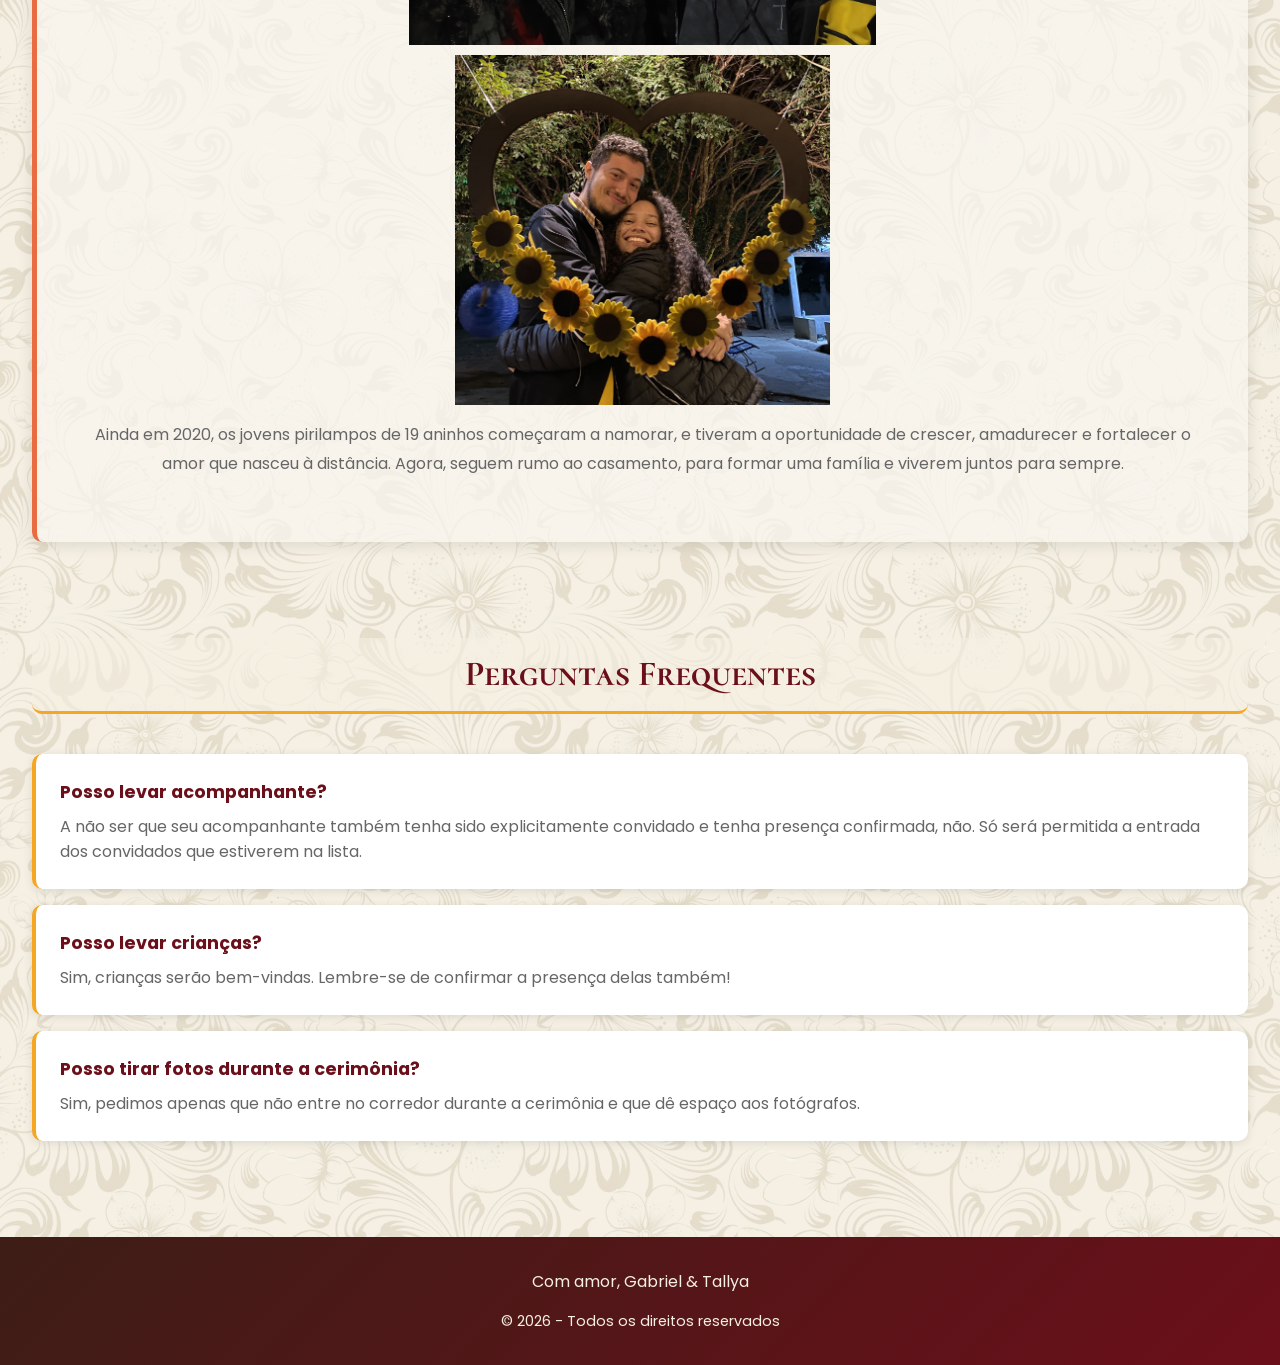
==== commit 7ca6f0f3: "destacando melhor a parte dos presentes" ====
--- a/index.html
+++ b/index.html
@@ -96,6 +96,22 @@
             </div>
         </section>
 
+        <!-- PRESENTES -->
+        <div class="content-placeholder">
+            <h3 style="color: var(--bordo); margin-bottom: 1rem;">Lista de Presentes</h3>
+            <div class="text-placeholder">
+                <p>Nosso lar está sendo montado com todo o carinho. Por isso, nossa maior alegria será celebrar com vocês! Caso queiram nos presentear, optamos por contribuições via Pix para facilitar e evitar presentes repetidos, assim vocês estarão nos ajudando a realizar nossa lua de mel dos sonhos e nossos primeiros projetos como casados. <3
+                </br>
+                (Apesar disso, caso você deseje nos presentear com algum item em vez do Pix, nos sentiríamos honrados, por favor entre em contato conosco para combinarmos os detalhes!)
+                </p>
+                <div class="image-placeholder">
+                    <img src="assets/qrcode-pix.png" />
+                </div>
+                <p>Chave aleatória: 85e78479-0cb7-4c81-8d71-2858c6c98141</p>
+                <p>Gabriel Freitas dos Reis</p>
+            </div>
+        </div>
+
         <!-- MANUAL DO CONVIDADO -->
         <section id="manual">
             <h2>Manual do Convidado</h2>
@@ -116,21 +132,6 @@
                     <p><b>Branco é a cor da noiva!!!</b> Evite também tons similares, como off-white, champagne e outros.</p>
                 </br>
                     <p>A paleta da decoração e padrinhos será em tons de marrom e terracota. Se possível, evite também essas cores.</p>
-                </div>
-            </div>
-
-            <div class="content-placeholder">
-                <h3 style="color: var(--bordo); margin-bottom: 1rem;">Lista de Presentes</h3>
-                <div class="text-placeholder">
-                    <p>Nosso lar está sendo montado com todo o carinho. Por isso, nossa maior alegria será celebrar com vocês! Caso queiram nos presentear, optamos por contribuições via Pix para facilitar e evitar presentes repetidos, assim vocês estarão nos ajudando a realizar nossa lua de mel dos sonhos e nossos primeiros projetos como casados. <3
-                    </br>
-                    (Apesar disso, caso você deseje nos presentear com algum item em vez do Pix, nos sentiríamos honrados, por favor entre em contato conosco para combinarmos os detalhes!)
-                    </p>
-                    <div class="image-placeholder">
-                        <img src="assets/qrcode-pix.png" />
-                    </div>
-                    <p>Chave aleatória: 85e78479-0cb7-4c81-8d71-2858c6c98141</p>
-                    <p>Gabriel Freitas dos Reis</p>
                 </div>
             </div>
 
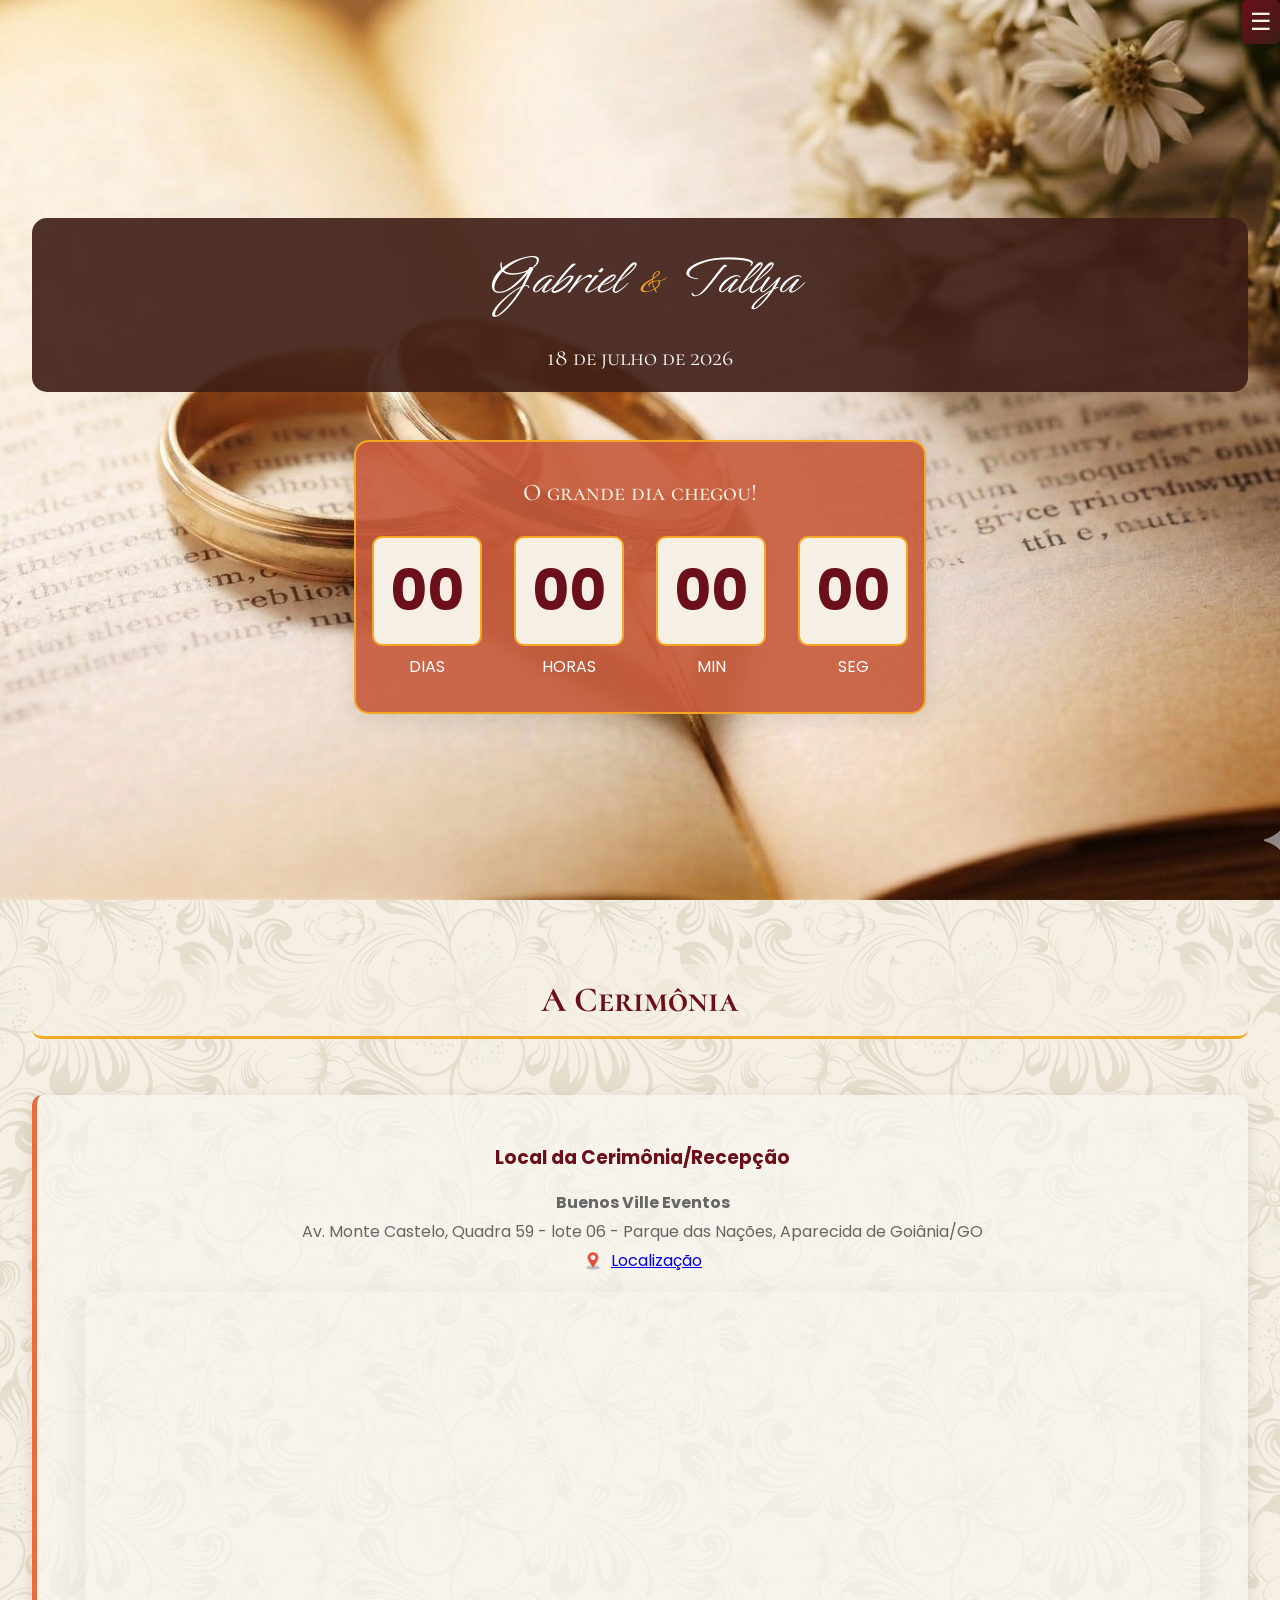
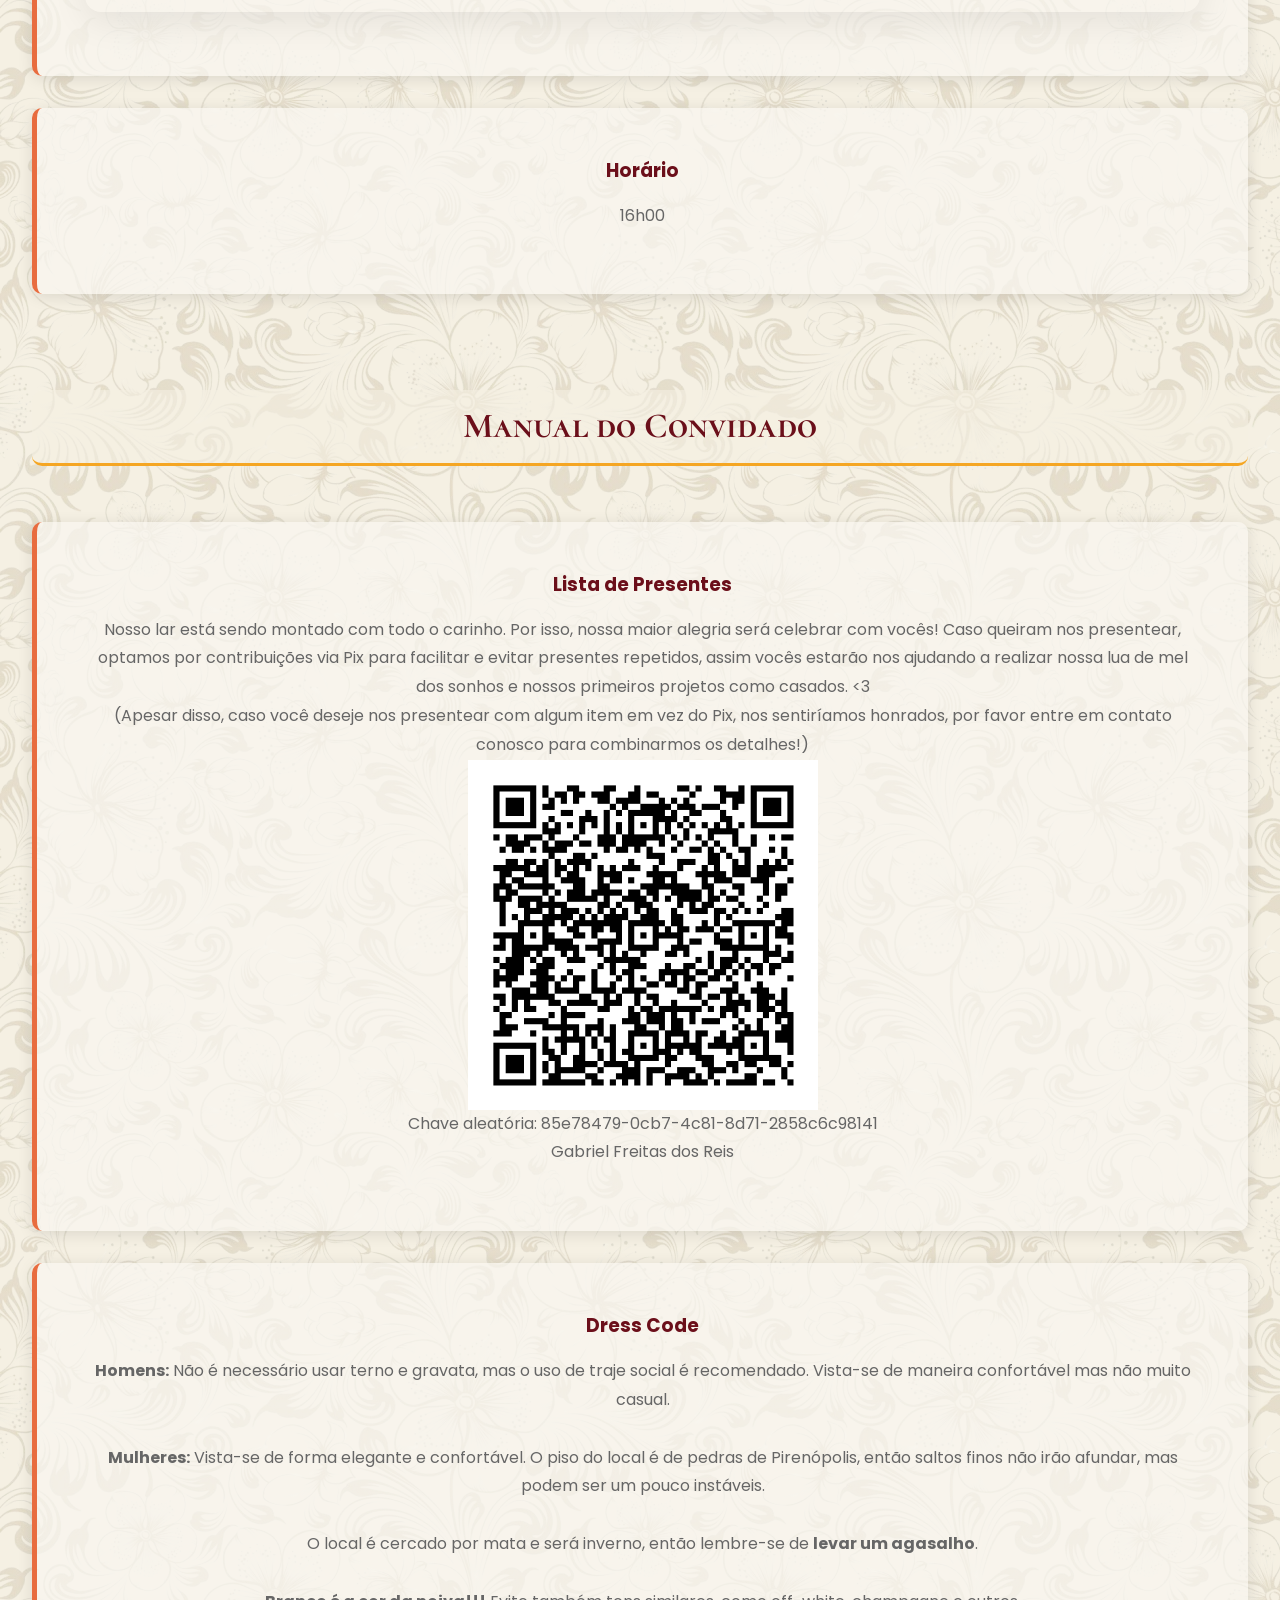
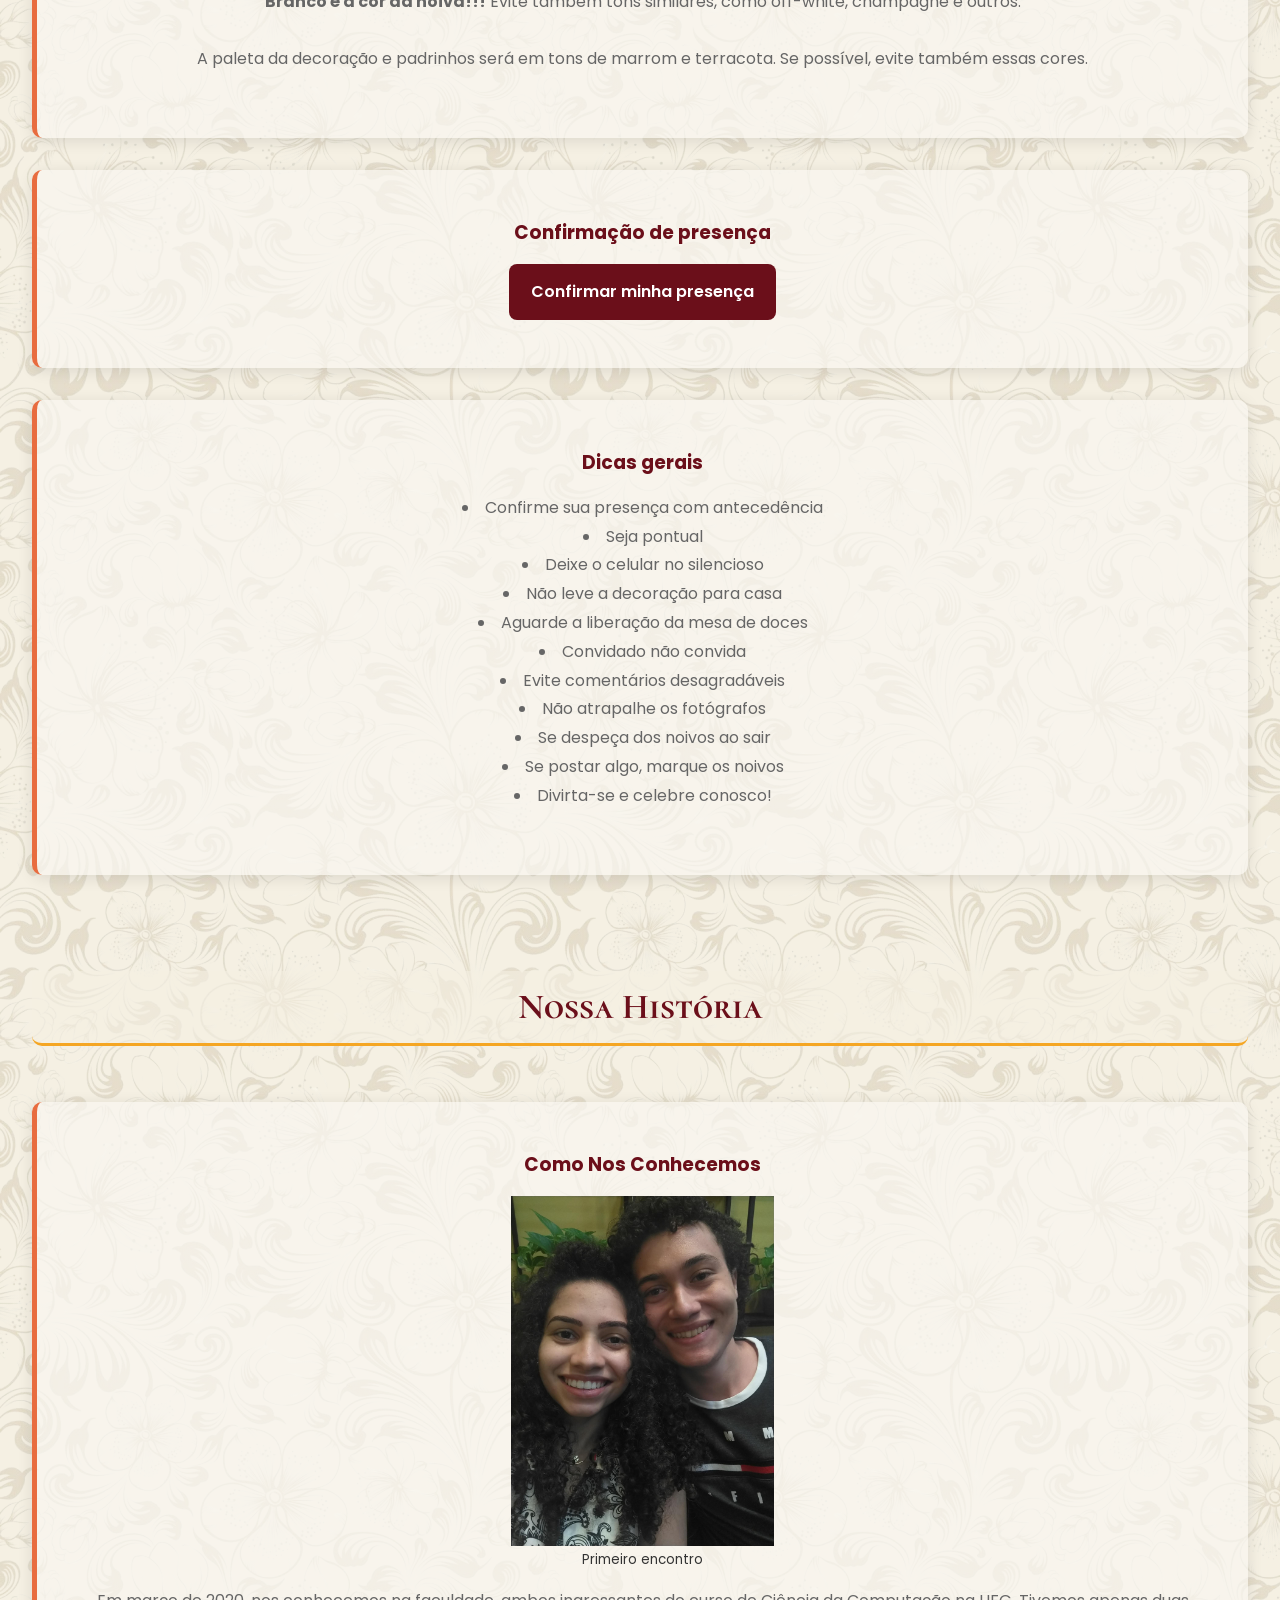
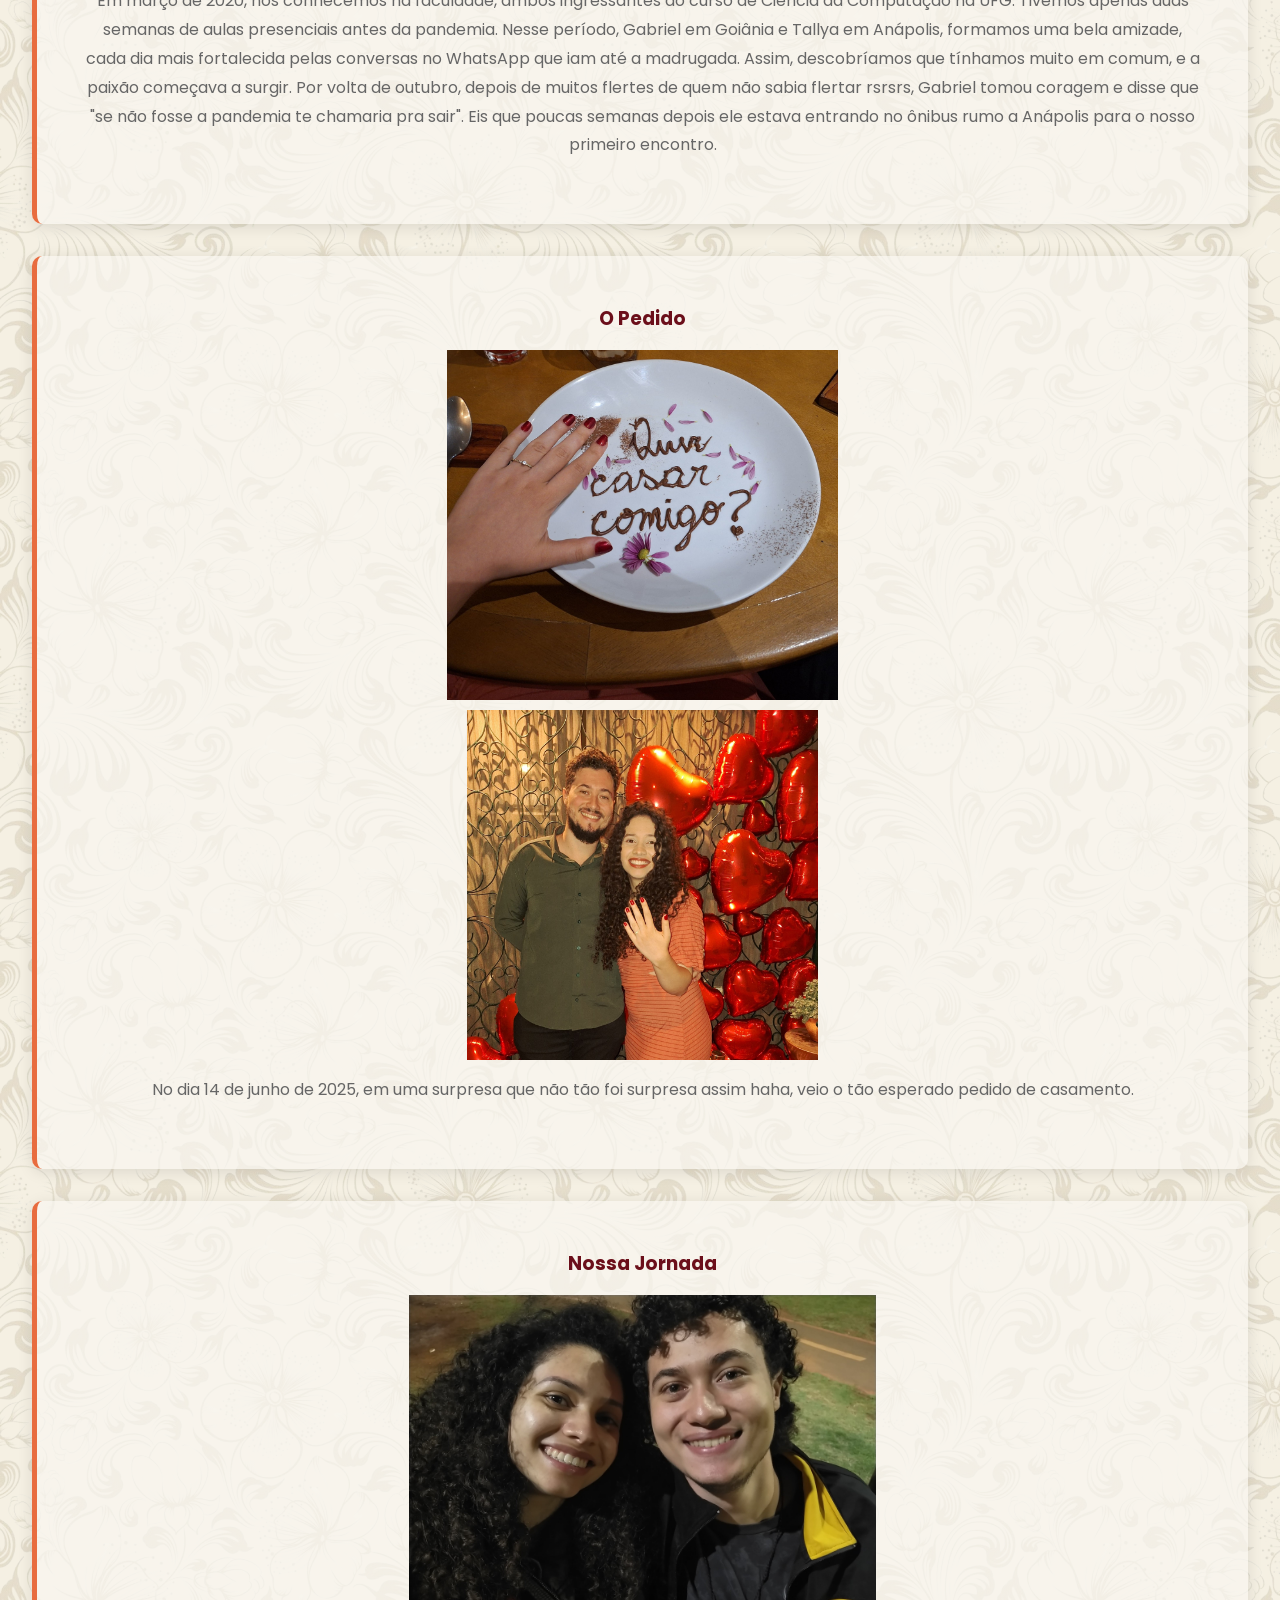
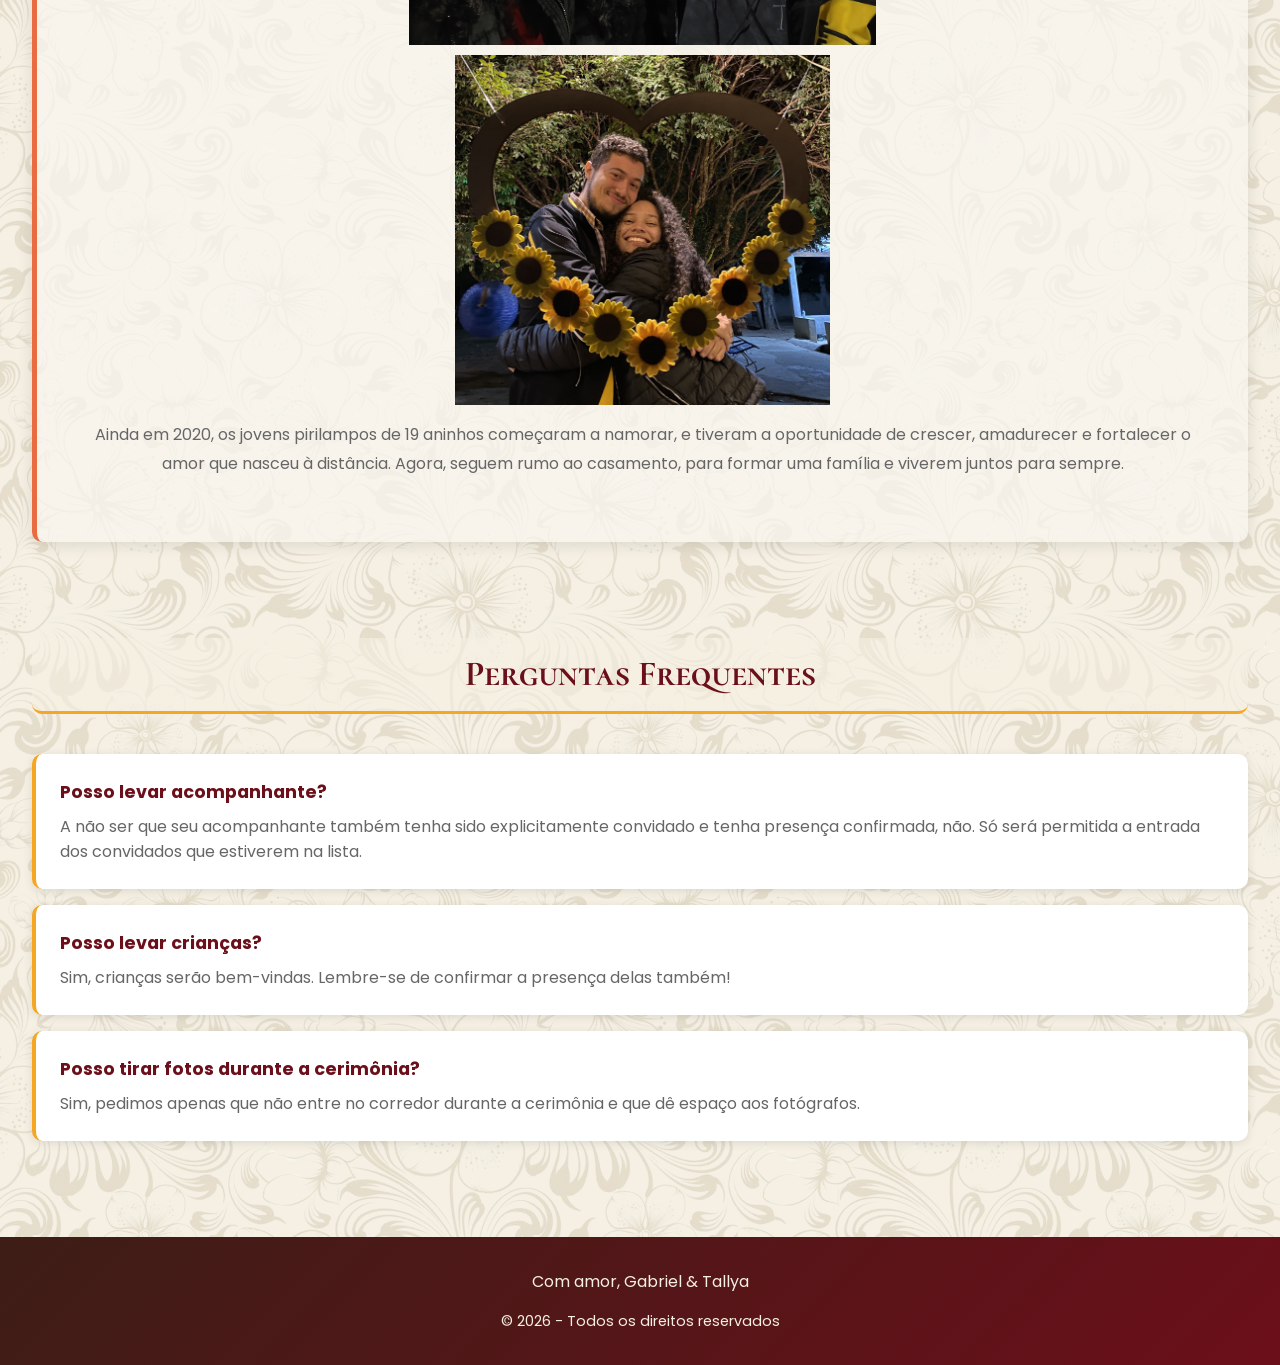
==== commit 31bba634: "layout fixes" ====
--- a/index.html
+++ b/index.html
@@ -96,43 +96,43 @@
             </div>
         </section>
 
-        <!-- PRESENTES -->
-        <div class="content-placeholder">
-            <h3 style="color: var(--bordo); margin-bottom: 1rem;">Lista de Presentes</h3>
-            <div class="text-placeholder">
-                <p>Nosso lar está sendo montado com todo o carinho. Por isso, nossa maior alegria será celebrar com vocês! Caso queiram nos presentear, optamos por contribuições via Pix para facilitar e evitar presentes repetidos, assim vocês estarão nos ajudando a realizar nossa lua de mel dos sonhos e nossos primeiros projetos como casados. <3
-                </br>
-                (Apesar disso, caso você deseje nos presentear com algum item em vez do Pix, nos sentiríamos honrados, por favor entre em contato conosco para combinarmos os detalhes!)
-                </p>
-                <div class="image-placeholder">
-                    <img src="assets/qrcode-pix.png" />
-                </div>
-                <p>Chave aleatória: 85e78479-0cb7-4c81-8d71-2858c6c98141</p>
-                <p>Gabriel Freitas dos Reis</p>
-            </div>
-        </div>
-
         <!-- MANUAL DO CONVIDADO -->
         <section id="manual">
             <h2>Manual do Convidado</h2>
+            <!-- PRESENTES -->
+            <div class="content-placeholder">
+                <h3 style="color: var(--bordo); margin-bottom: 1rem;">Lista de Presentes</h3>
+                <div class="text-placeholder">
+                    <p>Nosso lar está sendo montado com todo o carinho. Por isso, nossa maior alegria será celebrar com vocês! Caso queiram nos presentear, optamos por contribuições via Pix para facilitar e evitar presentes repetidos, assim vocês estarão nos ajudando a realizar nossa lua de mel dos sonhos e nossos primeiros projetos como casados. <3
+                    </br>
+                    (Apesar disso, caso você deseje nos presentear com algum item em vez do Pix, nos sentiríamos honrados, por favor entre em contato conosco para combinarmos os detalhes!)
+                    </p>
+                    <div class="image-placeholder">
+                        <img src="assets/qrcode-pix.png" />
+                    </div>
+                    <p>Chave aleatória: 85e78479-0cb7-4c81-8d71-2858c6c98141</p>
+                    <p>Gabriel Freitas dos Reis</p>
+                </div>
+            </div>
+            
+            <div class="content-placeholder">
+                <h3 style="color: var(--bordo); margin-bottom: 1rem;">Dress Code</h3>
+                <div class="text-placeholder">
+                    <p><b>Homens:</b> Não é necessário usar terno e gravata, mas o uso de traje social é recomendado. Vista-se de maneira confortável mas não muito casual.</p>
+                </br>
+                    <p><b>Mulheres:</b> Vista-se de forma elegante e confortável. O piso do local é de pedras de Pirenópolis, então saltos finos não irão afundar, mas podem ser um pouco instáveis.</p>
+                </br>
+                    <p>O local é cercado por mata e será inverno, então lembre-se de <b>levar um agasalho</b>.</p>
+                </br>
+                    <p><b>Branco é a cor da noiva!!!</b> Evite também tons similares, como off-white, champagne e outros.</p>
+                </br>
+                    <p>A paleta da decoração e padrinhos será em tons de marrom e terracota. Se possível, evite também essas cores.</p>
+                </div>
+            </div>
+            
             <div class="content-placeholder">
                 <h3 style="color: var(--bordo); margin-bottom: 1rem;">Confirmação de presença</h3>
                 <a class="button-primary" href="rsvp.html">Confirmar minha presença</a>
-            </div>
-
-            <div class="content-placeholder">
-                <h3 style="color: var(--bordo); margin-bottom: 1rem;">Dress Code</h3>
-                <div class="text-placeholder">
-                    <p><b>Homens:</b> Não é necessário usar terno e gravata, mas o uso de traje social é recomendado. Vista-se de maneira confortável mas não muito casual.</p>
-                </br>
-                    <p><b>Mulheres:</b> Vista-se de forma elegante e confortável. O piso do local é de pedras de Pirenópolis, então saltos finos não irão afundar, mas podem ser um pouco instáveis.</p>
-                </br>
-                    <p>O local é cercado por mata e será inverno, então lembre-se de <b>levar um agasalho</b>.</p>
-                </br>
-                    <p><b>Branco é a cor da noiva!!!</b> Evite também tons similares, como off-white, champagne e outros.</p>
-                </br>
-                    <p>A paleta da decoração e padrinhos será em tons de marrom e terracota. Se possível, evite também essas cores.</p>
-                </div>
             </div>
 
             <div class="content-placeholder">
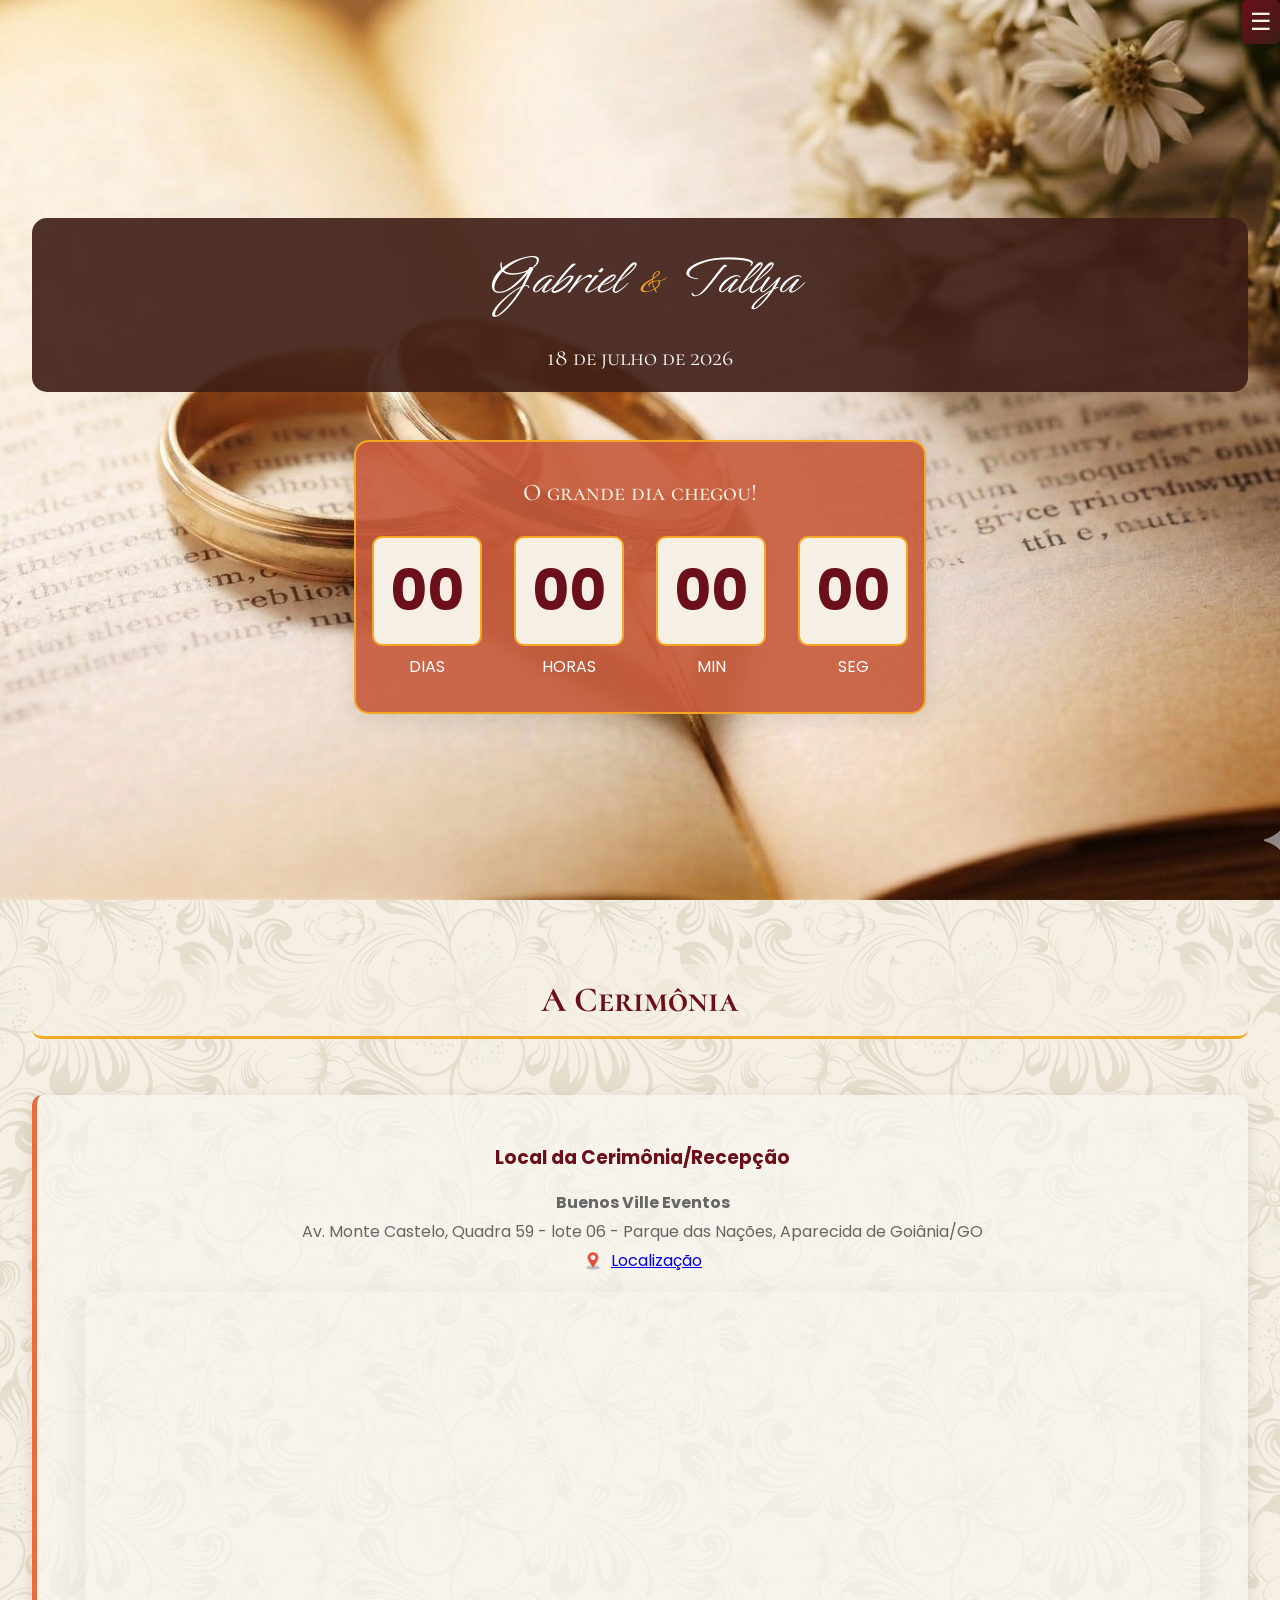
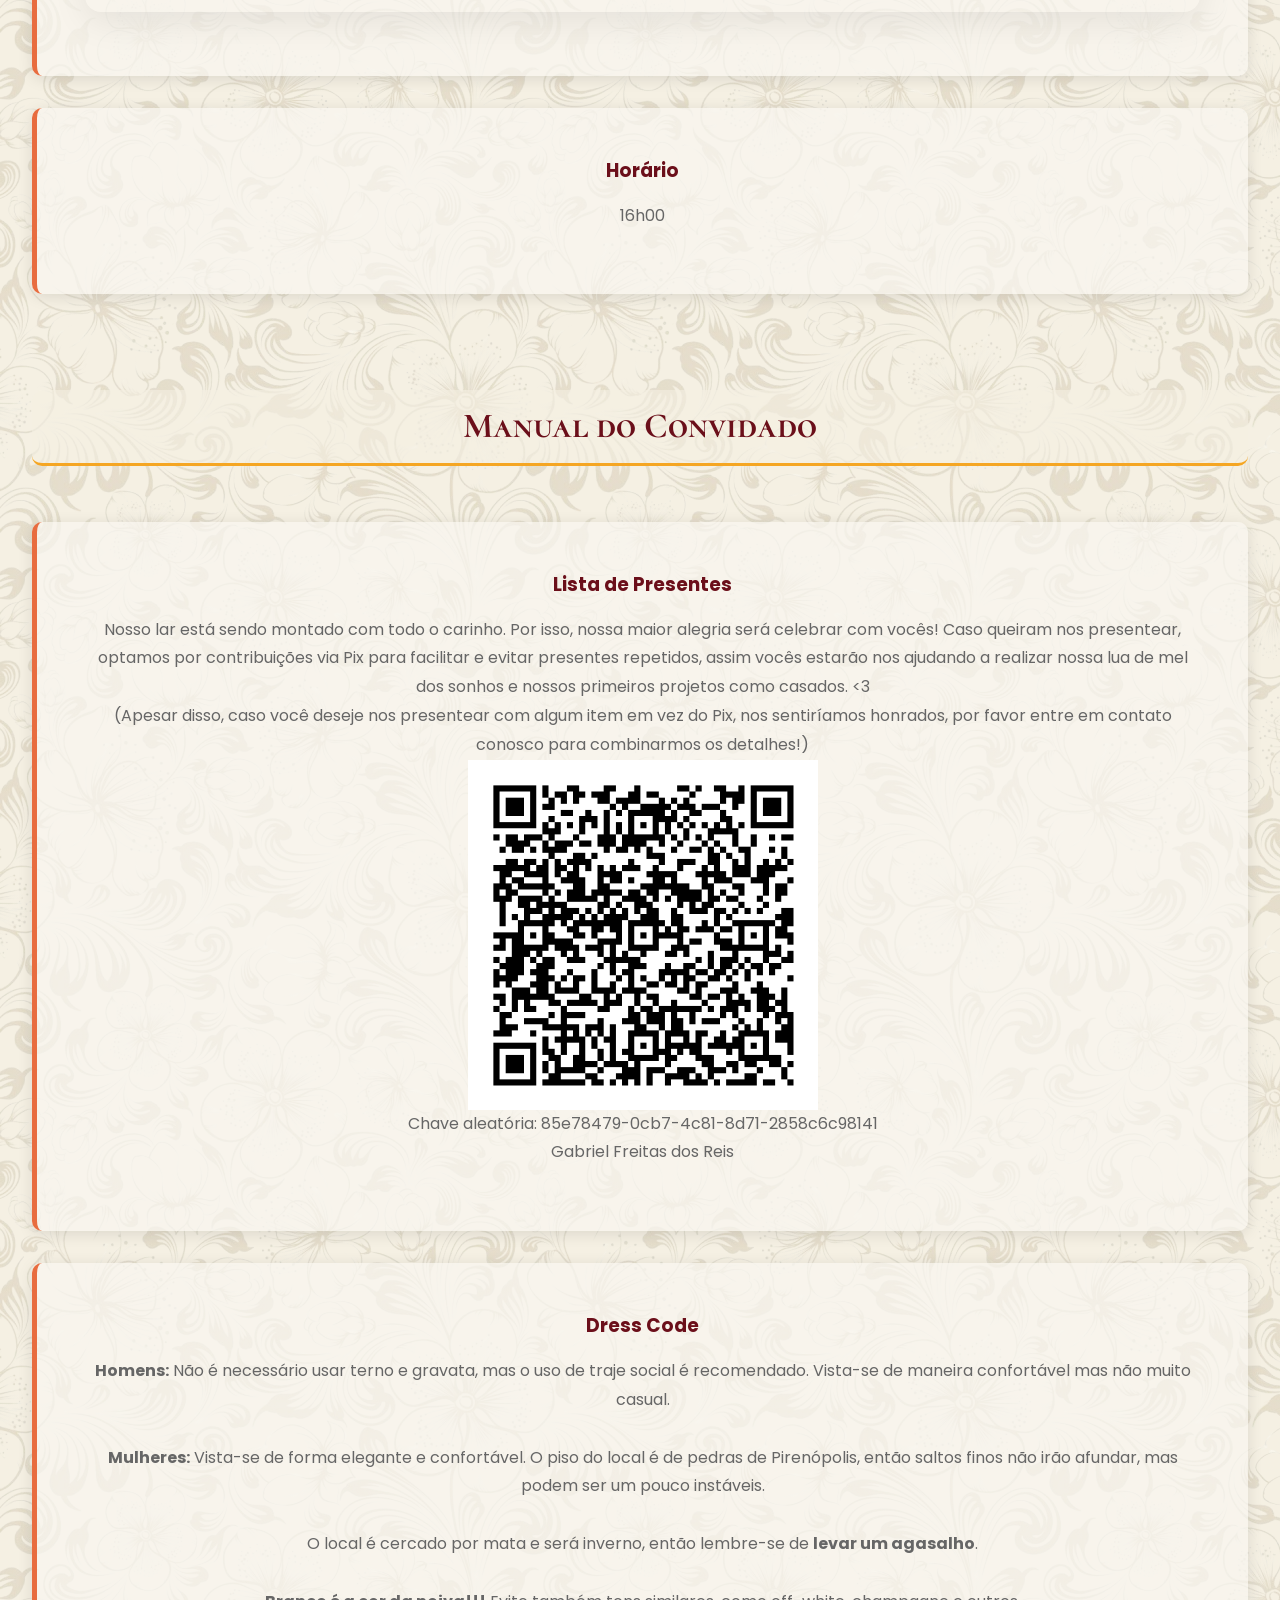
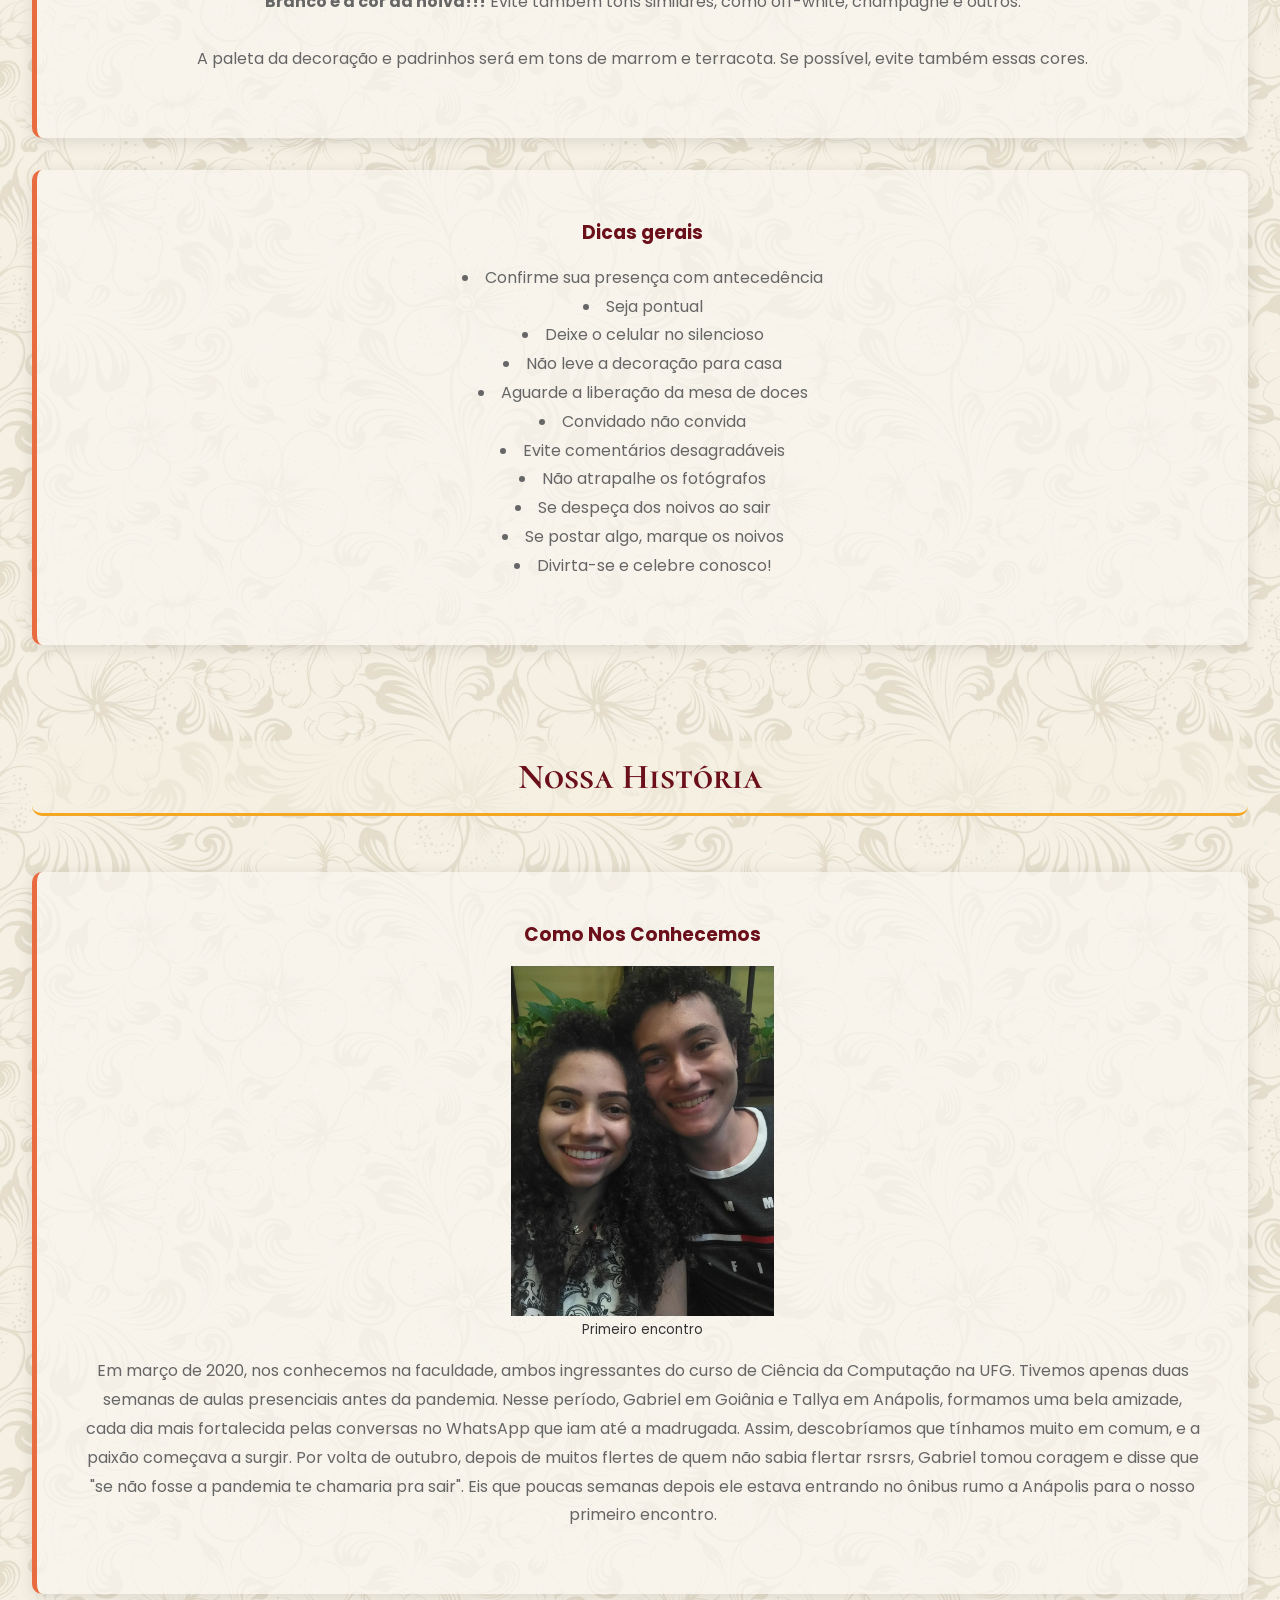
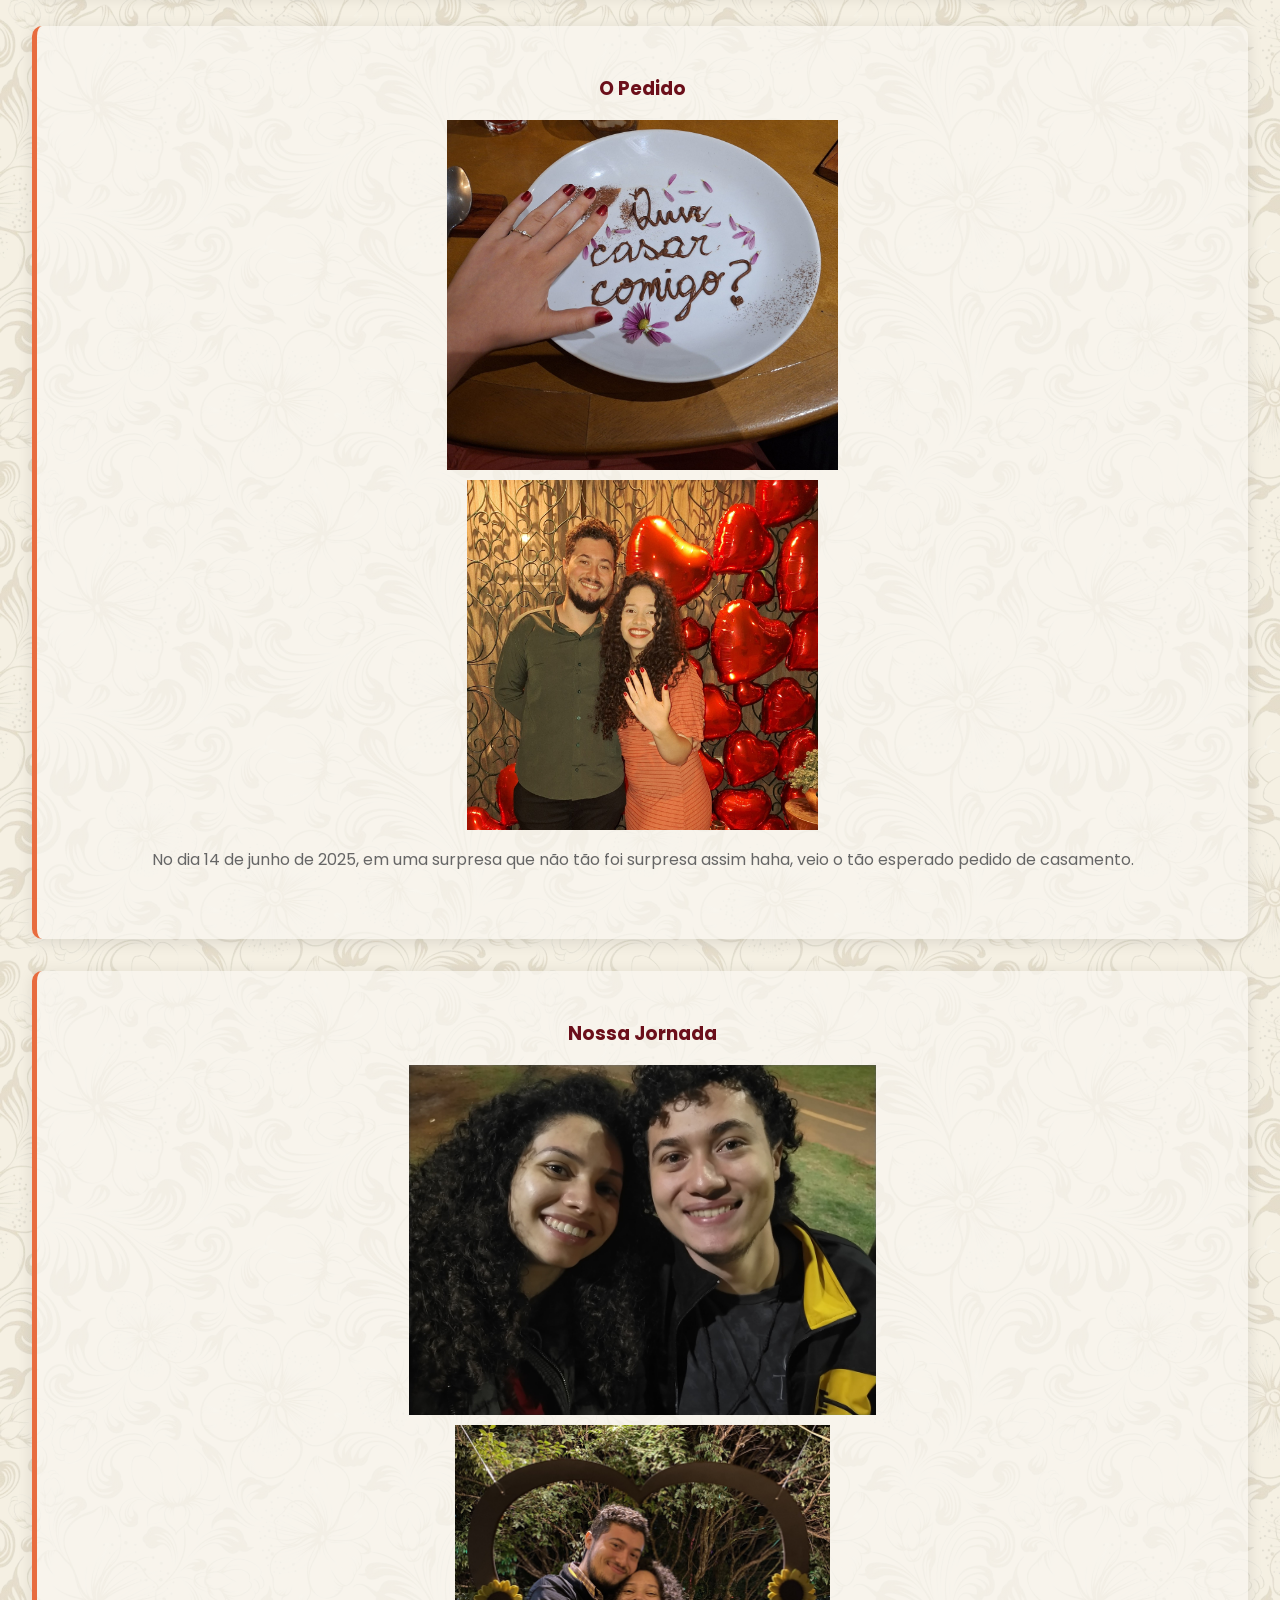
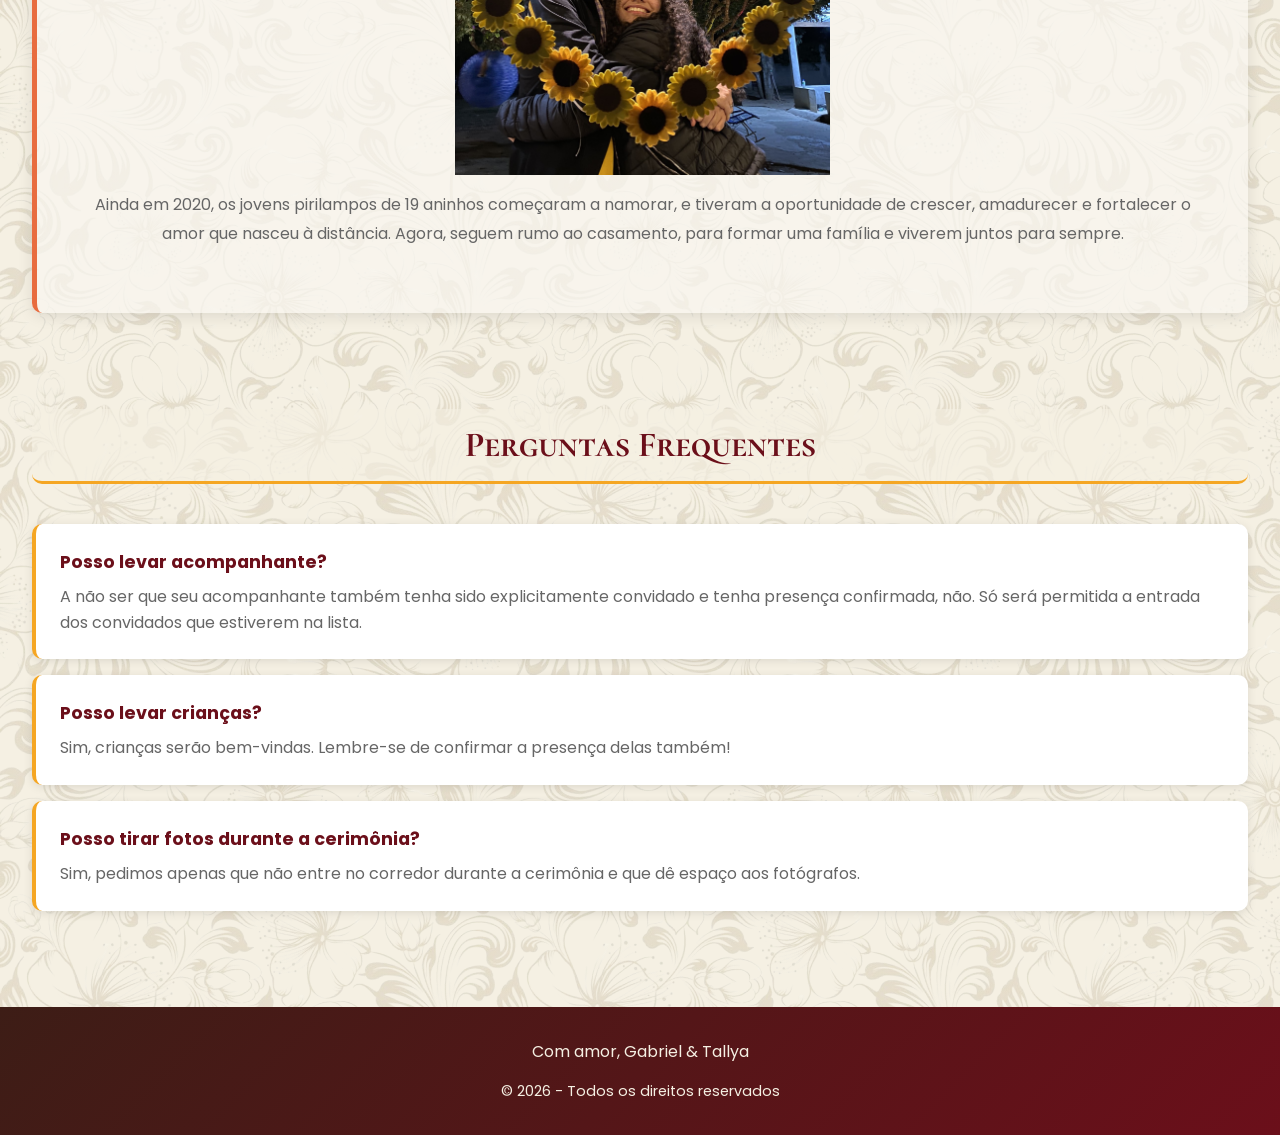
==== commit 86fe3a97: "quem tinha que confirmar ja foi man" ====
--- a/index.html
+++ b/index.html
@@ -130,10 +130,10 @@
                 </div>
             </div>
             
-            <div class="content-placeholder">
+            <!-- <div class="content-placeholder">
                 <h3 style="color: var(--bordo); margin-bottom: 1rem;">Confirmação de presença</h3>
                 <a class="button-primary" href="rsvp.html">Confirmar minha presença</a>
-            </div>
+            </div> -->
 
             <div class="content-placeholder">
                 <h3 style="color: var(--bordo); margin-bottom: 1rem;">Dicas gerais</h3>
